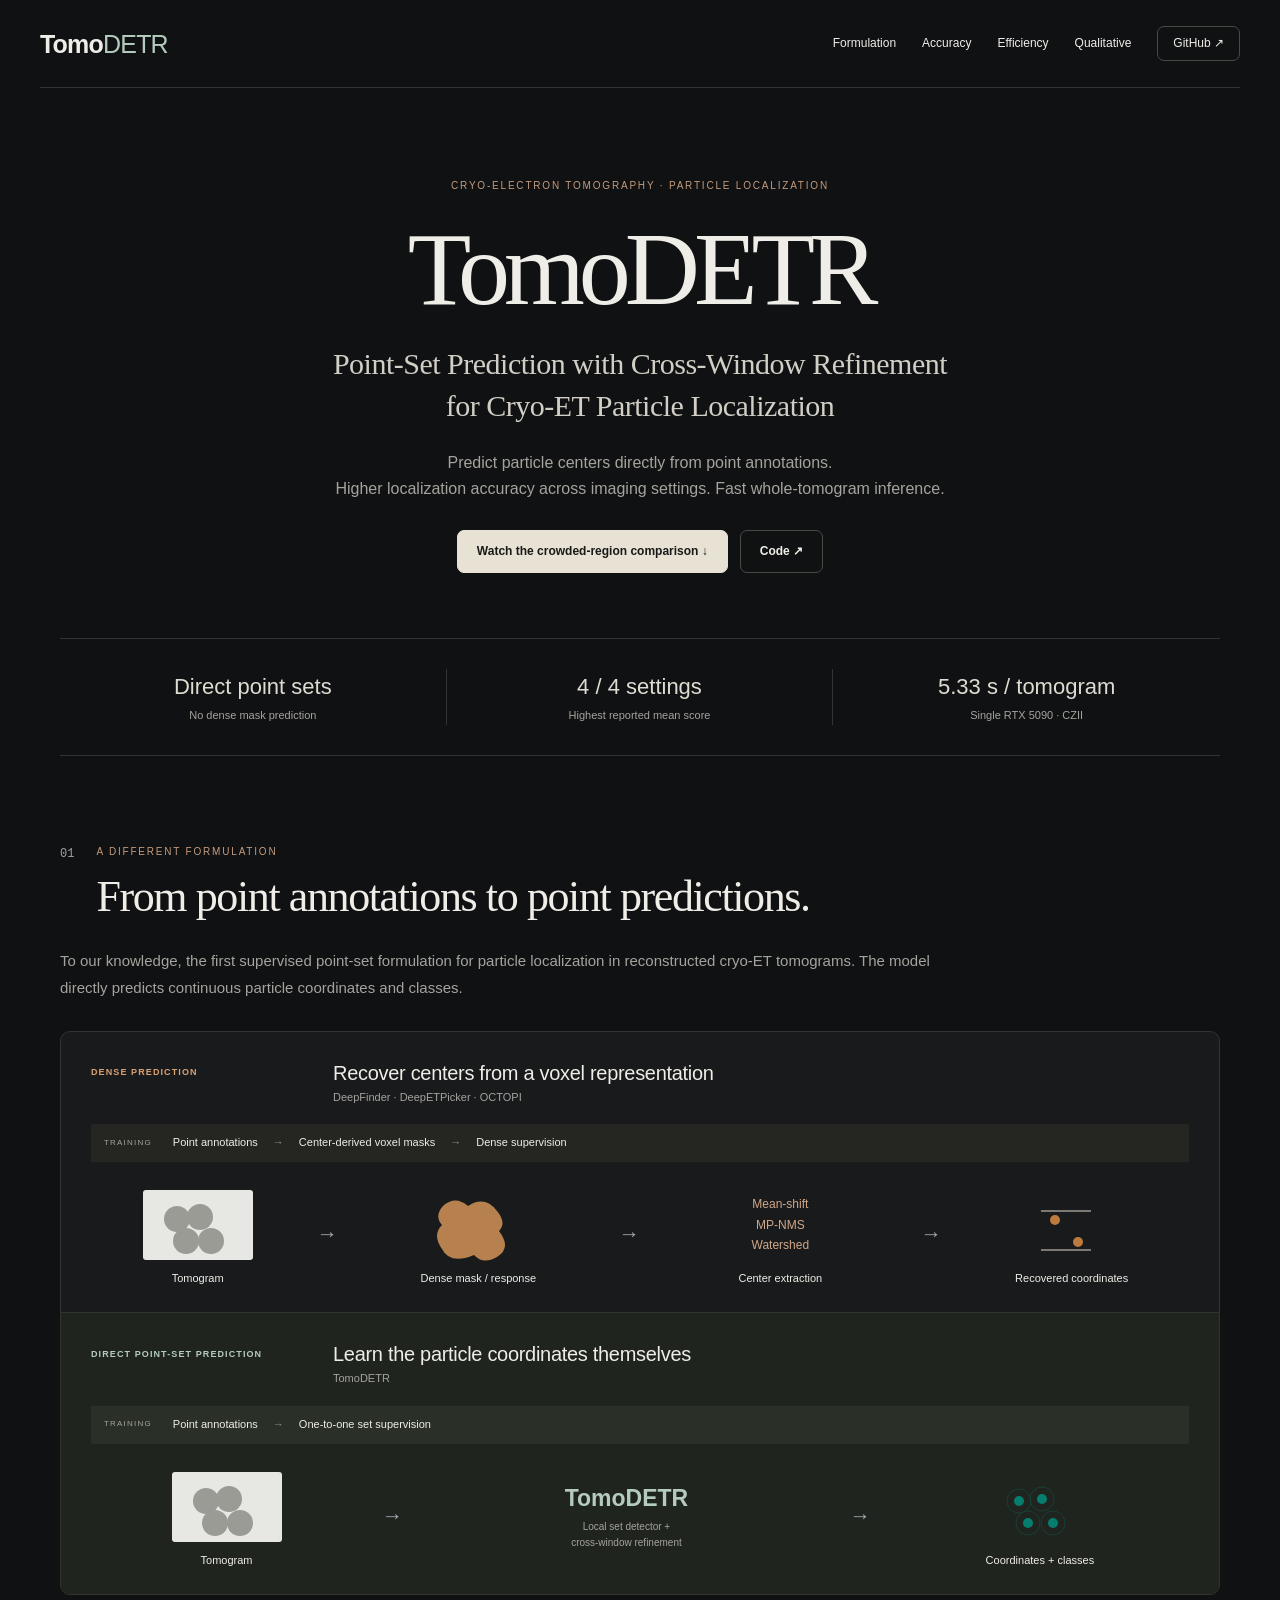
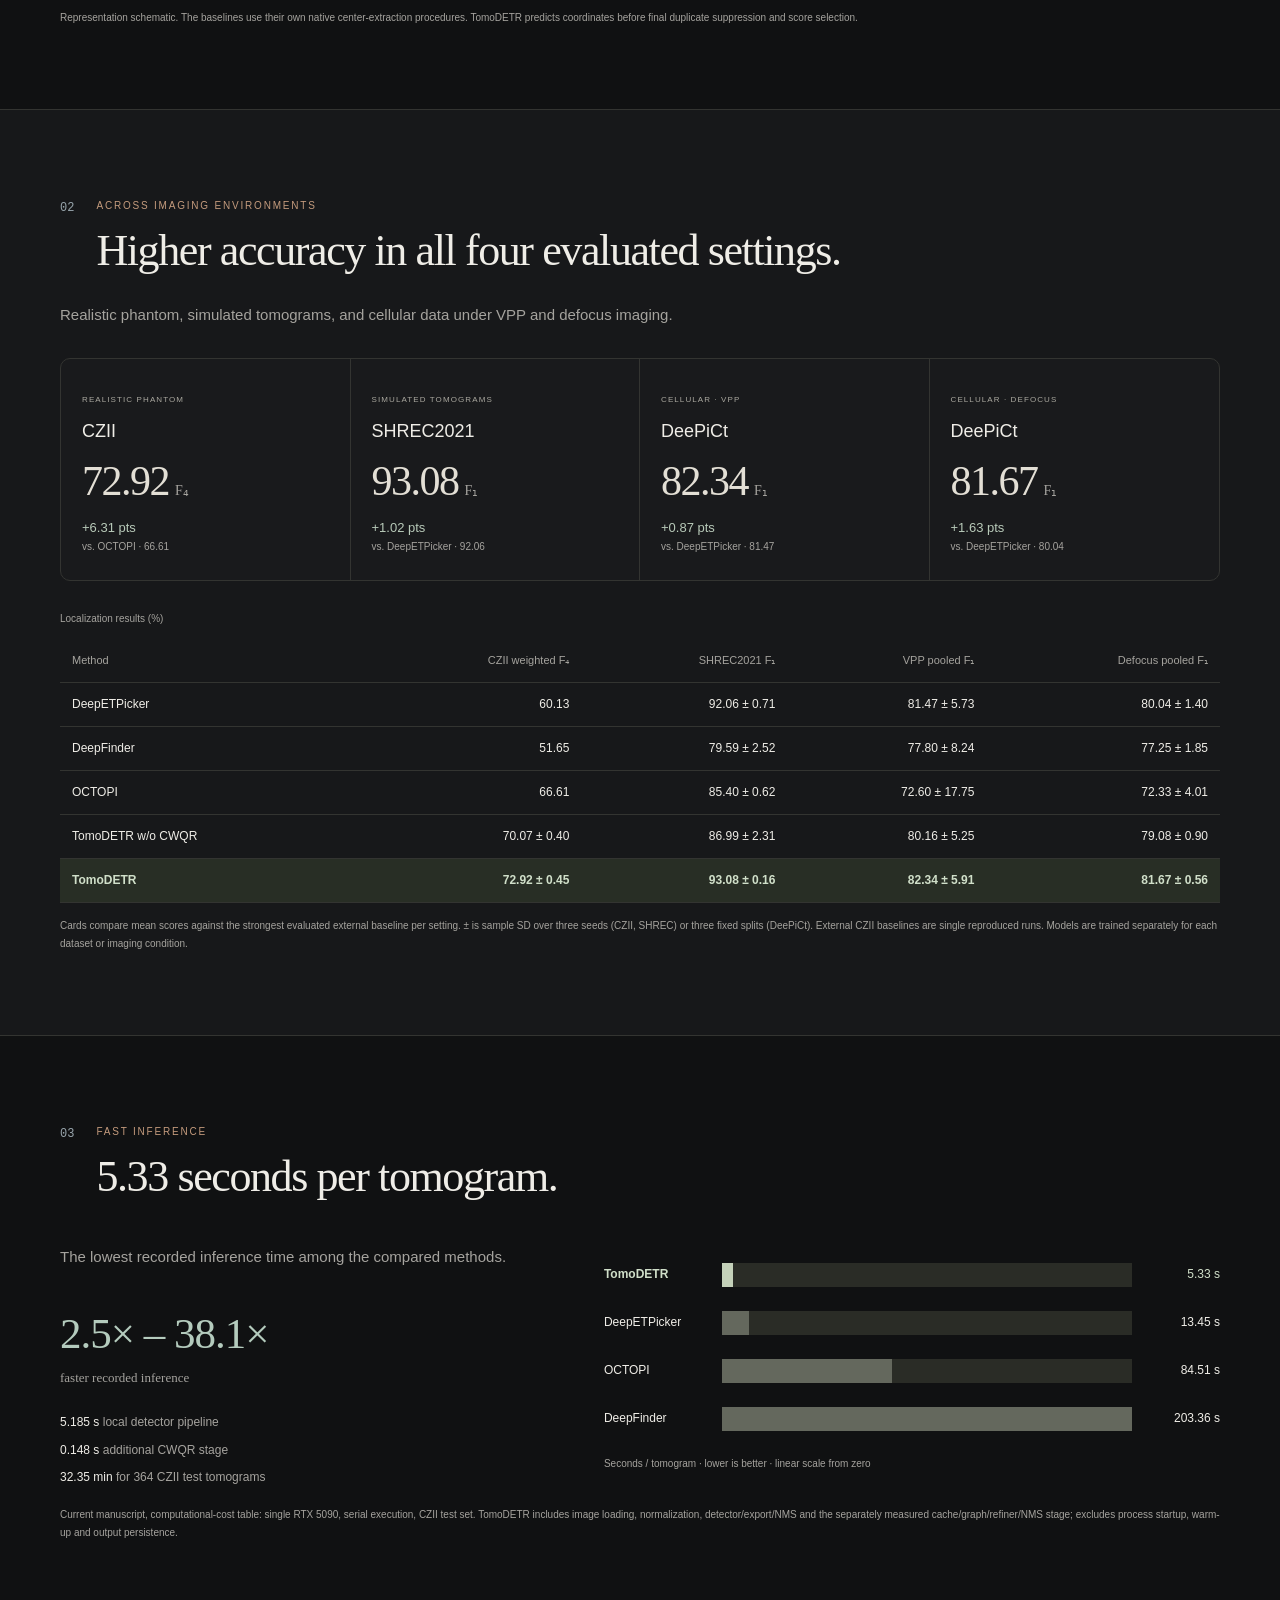
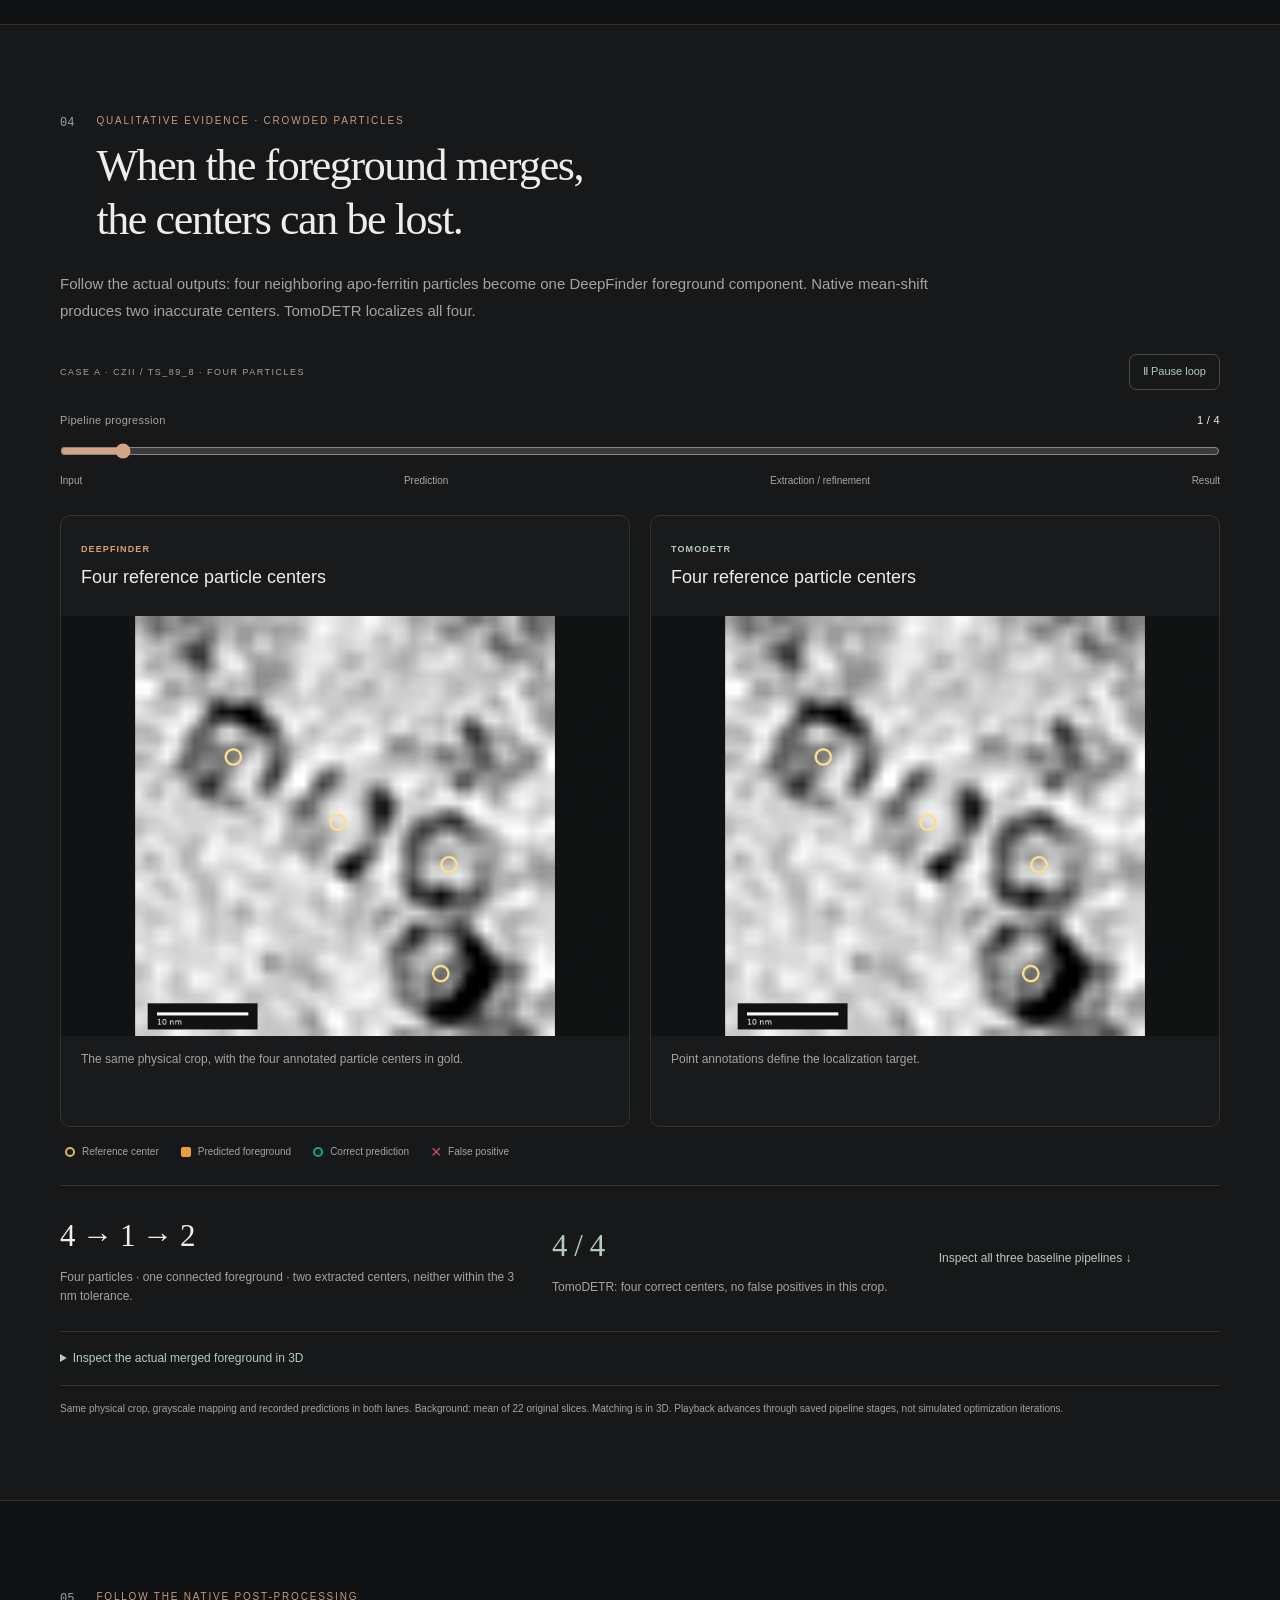
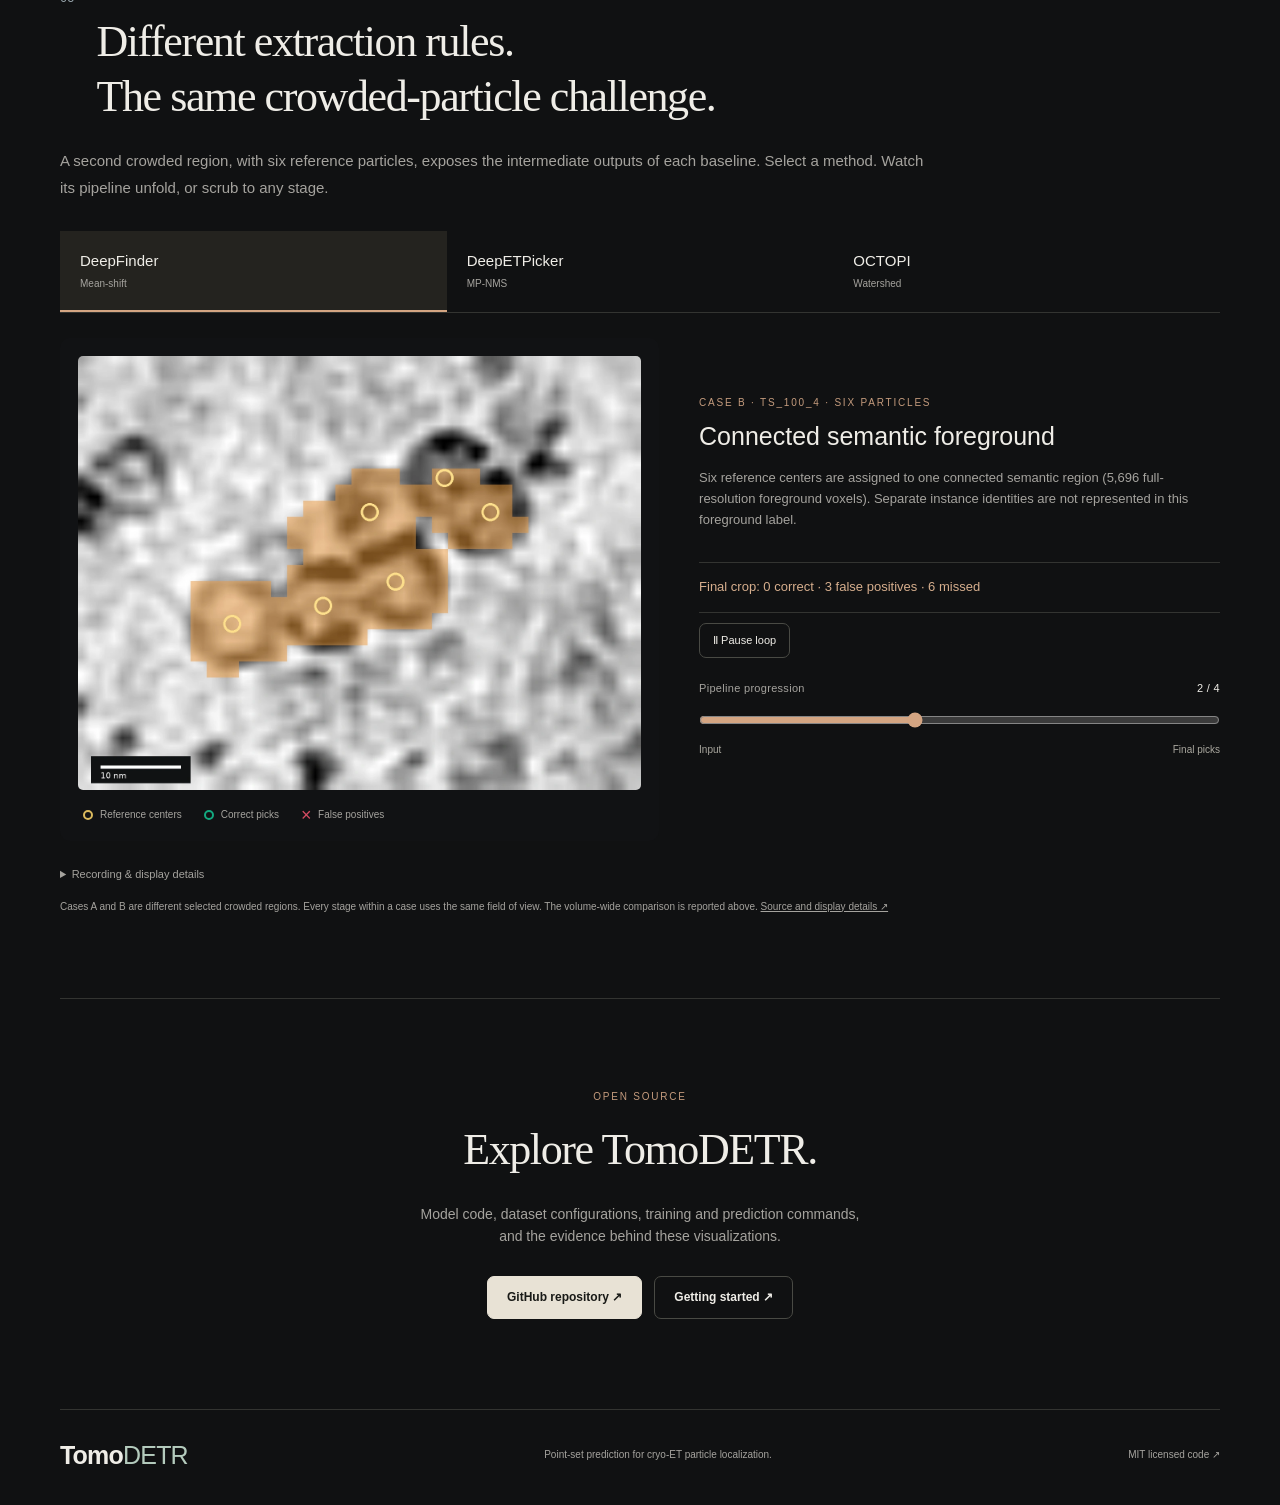
==== index.html @ 04f08d50 "Refine promotion site with dark editorial design and looping stage timelines" ====
<!doctype html><html lang="en"><head><meta charset="utf-8"><meta name="viewport" content="width=device-width,initial-scale=1"><meta name="description" content="TomoDETR: direct point-set prediction for cryo-ET particle localization. Higher reported accuracy across four imaging settings and fast inference, with real dense-region stage comparisons."><title>TomoDETR — Point-Set Prediction for Cryo-ET</title><link rel="icon" href="assets/favicon.svg"><link rel="stylesheet" href="paper.css"></head><body><a class="skip" href="#crowded">Skip to qualitative comparison</a><header><a class="wordmark" href="#">Tomo<span>DETR</span></a><nav aria-label="Main navigation"><a href="#formulation">Formulation</a><a href="#accuracy">Accuracy</a><a href="#efficiency">Efficiency</a><a href="#crowded">Qualitative</a><a class="repo" href="https://github.com/JackBo04/TomoDETR-release">GitHub ↗</a></nav></header><main>
<section class="hero wrap"><p class="overline">CRYO-ELECTRON TOMOGRAPHY · PARTICLE LOCALIZATION</p><h1>TomoDETR</h1><h2>Point-Set Prediction with Cross-Window Refinement<br>for Cryo-ET Particle Localization</h2><p class="summary">Predict particle centers directly from point annotations.<br>Higher localization accuracy across imaging settings. Fast whole-tomogram inference.</p><div class="links"><a class="button dark" href="#crowded">Watch the crowded-region comparison ↓</a><a class="button" href="https://github.com/JackBo04/TomoDETR-release">Code ↗</a></div><div class="hero-facts"><a href="#formulation"><strong>Direct point sets</strong><span>No dense mask prediction</span></a><a href="#accuracy"><strong>4 / 4 settings</strong><span>Highest reported mean score</span></a><a href="#efficiency"><strong>5.33 s / tomogram</strong><span>Single RTX 5090 · CZII</span></a></div></section>
<section id="formulation" class="wrap section"><div class="section-title"><span class="index">01</span><div><p class="overline">A DIFFERENT FORMULATION</p><h2>From point annotations to point predictions.</h2></div></div><p class="section-lead">To our knowledge, the first supervised point-set formulation for particle localization in reconstructed cryo-ET tomograms. The model directly predicts continuous particle coordinates and classes.</p><div class="paradigm"><div class="lane baseline"><div class="lane-title"><span class="method-tag">DENSE PREDICTION</span><h3>Recover centers from a voxel representation</h3><p>DeepFinder · DeepETPicker · OCTOPI</p></div><div class="supervision"><span>TRAINING</span><b>Point annotations</b><i>→</i><b>Center-derived voxel masks</b><i>→</i><b>Dense supervision</b></div><div class="flow"><div class="flow-node"><svg viewBox="0 0 150 90" aria-hidden="true"><rect x="20" y="10" width="110" height="70" rx="3" fill="#e7e7e4"/><g fill="#9a9b95"><circle cx="54" cy="39" r="13"/><circle cx="77" cy="37" r="13"/><circle cx="63" cy="61" r="13"/><circle cx="88" cy="61" r="13"/></g></svg><b>Tomogram</b></div><span class="flow-arrow">→</span><div class="flow-node"><svg viewBox="0 0 150 90" aria-hidden="true"><path d="M40 26Q52 15 65 26Q82 15 94 31Q104 43 96 51Q109 68 94 77Q80 85 71 75Q47 85 39 69Q29 55 39 45Q31 36 40 26" fill="#de9b5b" opacity=".8"/></svg><b>Dense mask / response</b></div><span class="flow-arrow">→</span><div class="flow-node text-node"><span>Mean-shift<br>MP-NMS<br>Watershed</span><b>Center extraction</b></div><span class="flow-arrow">→</span><div class="flow-node"><svg viewBox="0 0 150 90" aria-hidden="true"><g fill="#bc7a3e"><circle cx="58" cy="40" r="5"/><circle cx="81" cy="62" r="5"/></g><path d="M44 31L94 31M44 70L94 70" stroke="#dfd6cb"/></svg><b>Recovered coordinates</b></div></div></div><div class="lane direct"><div class="lane-title"><span class="method-tag">DIRECT POINT-SET PREDICTION</span><h3>Learn the particle coordinates themselves</h3><p>TomoDETR</p></div><div class="supervision"><span>TRAINING</span><b>Point annotations</b><i>→</i><b>One-to-one set supervision</b></div><div class="flow direct-flow"><div class="flow-node"><svg viewBox="0 0 150 90" aria-hidden="true"><rect x="20" y="10" width="110" height="70" rx="3" fill="#e7e7e4"/><g fill="#9a9b95"><circle cx="54" cy="39" r="13"/><circle cx="77" cy="37" r="13"/><circle cx="63" cy="61" r="13"/><circle cx="88" cy="61" r="13"/></g></svg><b>Tomogram</b></div><span class="flow-arrow">→</span><div class="flow-node model-node"><span>TomoDETR</span><small>Local set detector +<br>cross-window refinement</small></div><span class="flow-arrow">→</span><div class="flow-node"><svg viewBox="0 0 150 90" aria-hidden="true"><g fill="#057e6e"><circle cx="54" cy="39" r="5"/><circle cx="77" cy="37" r="5"/><circle cx="63" cy="61" r="5"/><circle cx="88" cy="61" r="5"/></g><g fill="none" stroke="#057e6e" opacity=".3"><circle cx="54" cy="39" r="12"/><circle cx="77" cy="37" r="12"/><circle cx="63" cy="61" r="12"/><circle cx="88" cy="61" r="12"/></g></svg><b>Coordinates + classes</b></div></div></div></div><p class="caption">Representation schematic. The baselines use their own native center-extraction procedures. TomoDETR predicts coordinates before final duplicate suppression and score selection.</p></section>
<section id="accuracy" class="tinted"><div class="wrap section"><div class="section-title"><span class="index">02</span><div><p class="overline">ACROSS IMAGING ENVIRONMENTS</p><h2>Higher accuracy in all four evaluated settings.</h2></div></div><p class="section-lead">Realistic phantom, simulated tomograms, and cellular data under VPP and defocus imaging.</p><div class="score-grid"><article><span>REALISTIC PHANTOM</span><h3>CZII</h3><strong>72.92<small>F₄</small></strong><p><b>+6.31 pts</b> vs. OCTOPI · 66.61</p></article><article><span>SIMULATED TOMOGRAMS</span><h3>SHREC2021</h3><strong>93.08<small>F₁</small></strong><p><b>+1.02 pts</b> vs. DeepETPicker · 92.06</p></article><article><span>CELLULAR · VPP</span><h3>DeePiCt</h3><strong>82.34<small>F₁</small></strong><p><b>+0.87 pts</b> vs. DeepETPicker · 81.47</p></article><article><span>CELLULAR · DEFOCUS</span><h3>DeePiCt</h3><strong>81.67<small>F₁</small></strong><p><b>+1.63 pts</b> vs. DeepETPicker · 80.04</p></article></div><div class="table-scroll"><table><caption>Localization results (%)</caption><thead><tr><th>Method</th><th>CZII weighted F₄</th><th>SHREC2021 F₁</th><th>VPP pooled F₁</th><th>Defocus pooled F₁</th></tr></thead><tbody><tr><th>DeepETPicker</th><td>60.13</td><td>92.06 ± 0.71</td><td>81.47 ± 5.73</td><td>80.04 ± 1.40</td></tr><tr><th>DeepFinder</th><td>51.65</td><td>79.59 ± 2.52</td><td>77.80 ± 8.24</td><td>77.25 ± 1.85</td></tr><tr><th>OCTOPI</th><td>66.61</td><td>85.40 ± 0.62</td><td>72.60 ± 17.75</td><td>72.33 ± 4.01</td></tr><tr><th>TomoDETR w/o CWQR</th><td>70.07 ± 0.40</td><td>86.99 ± 2.31</td><td>80.16 ± 5.25</td><td>79.08 ± 0.90</td></tr><tr class="ours"><th>TomoDETR</th><td>72.92 ± 0.45</td><td>93.08 ± 0.16</td><td>82.34 ± 5.91</td><td>81.67 ± 0.56</td></tr></tbody></table></div><p class="caption">Cards compare mean scores against the strongest evaluated external baseline per setting. ± is sample SD over three seeds (CZII, SHREC) or three fixed splits (DeePiCt). External CZII baselines are single reproduced runs. Models are trained separately for each dataset or imaging condition.</p></div></section>
<section id="efficiency" class="wrap section"><div class="section-title"><span class="index">03</span><div><p class="overline">FAST INFERENCE</p><h2>5.33 seconds per tomogram.</h2></div></div><div class="speed-layout"><div class="speed-copy"><p class="section-lead">The lowest recorded inference time among the compared methods.</p><div class="speed-number">2.5× – 38.1×<span>faster recorded inference</span></div><p class="speed-detail"><b>5.185 s</b> local detector pipeline<br><b>0.148 s</b> additional CWQR stage<br><b>32.35 min</b> for 364 CZII test tomograms</p></div><div class="speed-bars"><div class="speed-row ours"><span>TomoDETR</span><div><i style="width:2.62%"></i></div><b>5.33 s</b></div><div class="speed-row"><span>DeepETPicker</span><div><i style="width:6.61%"></i></div><b>13.45 s</b></div><div class="speed-row"><span>OCTOPI</span><div><i style="width:41.56%"></i></div><b>84.51 s</b></div><div class="speed-row"><span>DeepFinder</span><div><i style="width:100%"></i></div><b>203.36 s</b></div><p class="caption">Seconds / tomogram · lower is better · linear scale from zero</p></div></div><p class="caption">Current manuscript, computational-cost table: single RTX 5090, serial execution, CZII test set. TomoDETR includes image loading, normalization, detector/export/NMS and the separately measured cache/graph/refiner/NMS stage; excludes process startup, warm-up and output persistence.</p></section>
<section id="crowded" class="qualitative"><div class="wrap section"><div class="section-title"><span class="index">04</span><div><p class="overline">QUALITATIVE EVIDENCE · CROWDED PARTICLES</p><h2>When the foreground merges,<br>the centers can be lost.</h2></div></div><p class="section-lead">Follow the actual outputs: four neighboring apo-ferritin particles become one DeepFinder foreground component. Native mean-shift produces two inaccurate centers. TomoDETR localizes all four.</p><div class="figure-head"><span>CASE A · CZII / TS_89_8 · FOUR PARTICLES</span><button id="stage-play" aria-pressed="false">▶ Play recorded stages</button></div><div class="scrubber"><label for="focus-scrub">Pipeline progression <output id="focus-progress">1 / 4</output></label><input id="focus-scrub" type="range" min="0" max="3" step="0.001" value="0" aria-label="Comparison pipeline stage"><div class="scrub-labels"><span>Input</span><span>Prediction</span><span>Extraction / refinement</span><span>Result</span></div></div><div class="stage-nav" role="group" aria-label="Recorded pipeline stage"><button data-stage="0" aria-pressed="true"><small>01</small> Input & reference</button><button data-stage="1" aria-pressed="false"><small>02</small> Model output</button><button data-stage="2" aria-pressed="false"><small>03</small> Center extraction</button><button data-stage="3" aria-pressed="false"><small>04</small> Final localization</button></div><div class="focus-grid"><article><div class="panel-heading"><span class="method-tag amber">DEEPFINDER</span><h3 id="baseline-stage-title">Four reference particle centers</h3></div><img id="focus-baseline" src="assets/stages/focus-input.webp" width="700" height="540" alt="Original crowded region with four reference centers"><div class="panel-caption" id="baseline-stage-caption">The same tomogram crop and reference centers are shown in both lanes.</div></article><article><div class="panel-heading"><span class="method-tag">TOMODETR</span><h3 id="direct-stage-title">Four reference particle centers</h3></div><img id="focus-direct" src="assets/stages/focus-input.webp" width="700" height="540" alt="The same crowded region used for TomoDETR"><div class="panel-caption" id="direct-stage-caption">Direct point-set prediction uses center annotations.</div></article></div><div class="figure-legend"><span><i class="gold"></i> Reference center</span><span><i class="orange"></i> Predicted foreground</span><span><i class="green"></i> Correct prediction</span><span><i class="red">×</i> False positive</span></div><div class="evidence-row"><div><strong>4 → 1 → 2</strong><p>Four particles · one connected foreground · two extracted centers, neither within the 3 nm tolerance.</p></div><div><strong>4 / 4</strong><p>TomoDETR: four correct centers, no false positives in this crop.</p></div><a href="#native-traces">Inspect all three baseline pipelines ↓</a></div><details id="surface-details" class="surface-details"><summary>Inspect the actual merged foreground in 3D</summary><div class="surface-layout"><canvas id="surface" width="700" height="440" role="img" aria-label="Actual connected DeepFinder foreground in 3D with four reference centers and two native extracted centers"></canvas><div><h3>One connected region.<br>Four separate particles.</h3><p>The displayed surface is built from the saved semantic labelmap. Gold circles mark the four reference centers; red crosses mark the two native mean-shift centers.</p><button id="surface-play" aria-pressed="false">▶ Rotate foreground</button><p class="caption">Drag to rotate the recorded foreground.</p></div></div></details><p class="caption">Same physical crop, grayscale mapping and recorded predictions in both lanes. Background: mean of 22 original slices. Matching is in 3D. Playback advances through saved pipeline stages, not simulated optimization iterations.</p></div></section>
<section id="native-traces" class="wrap section"><div class="section-title"><span class="index">05</span><div><p class="overline">FOLLOW THE NATIVE POST-PROCESSING</p><h2>Different extraction rules.<br>The same crowded-particle challenge.</h2></div></div><p class="section-lead">A second crowded region, with six reference particles, exposes the intermediate outputs of each baseline. Select a method. Watch its pipeline unfold, or scrub to any stage.</p><div class="trace-tabs" role="group" aria-label="Baseline pipeline"><button data-method="DeepFinder" aria-pressed="true">DeepFinder <small>Mean-shift</small></button><button data-method="DeepETPicker" aria-pressed="false">DeepETPicker <small>MP-NMS</small></button><button data-method="OCTOPI" aria-pressed="false">OCTOPI <small>Watershed</small></button></div><div class="trace-layout"><div class="trace-main"><img id="trace-image" src="assets/stages/deepfinder-mask.webp" width="700" height="540" alt="Saved DeepFinder semantic foreground in a second crowded region"><div id="trace-scale" class="trace-scale" hidden><span id="trace-scale-name">Probability</span><i></i><span>0 → 1</span></div><div class="figure-legend"><span><i class="gold"></i> Reference centers</span><span><i class="green"></i> Correct picks</span><span><i class="red">×</i> False positives</span></div></div><aside><p class="overline">CASE B · TS_100_4 · SIX PARTICLES</p><h3 id="trace-title">Predicted semantic foreground</h3><p id="trace-description"></p><div id="trace-result" class="trace-result"></div><button id="trace-play" aria-pressed="false">▶ Play this pipeline</button><div class="scrubber"><label for="trace-scrub">Pipeline progression <output id="trace-progress"></output></label><input id="trace-scrub" type="range" min="0" max="3" step="0.001" value="0" aria-label="Native postprocessing stage"><div class="scrub-labels"><span>Input</span><span>Final picks</span></div></div><ol id="trace-steps"></ol></aside></div><div class="trace-thumbs" id="trace-thumbs" aria-label="All recorded stages"></div><details class="display-notes"><summary>Recording & display details</summary><p class="caption" id="trace-footnote"></p></details><p class="caption">Cases A and B are different selected crowded regions. Every stage within a case uses the same field of view. The volume-wide comparison is reported above. <a href="assets/stages/PROVENANCE.md">Source and display details ↗</a></p></section>
<section class="closing wrap"><p class="overline">OPEN SOURCE</p><h2>Explore TomoDETR.</h2><p>Model code, dataset configurations, training and prediction commands,<br>and the evidence behind these visualizations.</p><div class="links"><a class="button dark" href="https://github.com/JackBo04/TomoDETR-release">GitHub repository ↗</a><a class="button" href="https://github.com/JackBo04/TomoDETR-release/blob/main/docs/GETTING_STARTED.md">Getting started ↗</a></div></section>
</main><footer class="wrap"><a class="wordmark" href="#">Tomo<span>DETR</span></a><span>Point-set prediction for cryo-ET particle localization.</span><a href="https://github.com/JackBo04/TomoDETR-release/blob/main/LICENSE">MIT licensed code ↗</a></footer><script src="paper.js" defer></script></body></html>
---- paper.css ----
:root{--ink:#202c33;--muted:#65727b;--green:#087d6b;--amber:#af713b;--line:#dce1e3;--paper:#fff;--soft:#f6f8f8}*{box-sizing:border-box}html{scroll-behavior:smooth;scroll-padding-top:35px}body{margin:0;background:var(--paper);color:var(--ink);font-family:Arial,Helvetica,sans-serif;line-height:1.6}a{color:inherit;text-decoration:none}button,input{font:inherit}button{cursor:pointer}a:focus-visible,button:focus-visible,summary:focus-visible{outline:3px solid #b77927;outline-offset:4px}.wrap{width:min(1160px,calc(100% - 80px));margin:auto}header{width:min(1320px,calc(100% - 80px));height:80px;margin:auto;display:flex;align-items:center;justify-content:space-between;border-bottom:1px solid var(--line)}.wordmark{font-size:25px;letter-spacing:-1px;font-weight:700}.wordmark span{font-weight:400;color:var(--green)}nav{display:flex;gap:26px;font-size:12px;align-items:center}.repo{border:1px solid var(--line);border-radius:4px;padding:7px 15px}h1,h2,h3,p{margin:0}.overline{font-size:10px;font-weight:700;letter-spacing:1.8px;color:var(--green)}.hero{text-align:center;padding:64px 0 0}.hero h1{font-size:80px;line-height:1.1;font-weight:700;letter-spacing:-4px;margin:18px 0 17px}.hero h2{font-size:27px;line-height:1.4;font-weight:400;letter-spacing:-.5px}.summary{font-size:16px;color:var(--muted);margin-top:23px}.links{display:flex;justify-content:center;align-items:center;flex-wrap:wrap;gap:12px;margin-top:28px}.button{display:inline-flex;padding:11px 19px;border:1px solid #c6d0d4;border-radius:4px;font-size:12px;font-weight:600}.button.dark{background:var(--ink);color:white;border-color:var(--ink)}.button:hover{background:#eef4f3;color:var(--ink)}.links>span{font-size:11px;color:var(--muted);margin-left:8px}.hero-facts{display:grid;grid-template-columns:repeat(3,1fr);margin-top:47px;border-top:1px solid var(--line);border-bottom:1px solid var(--line);padding:24px 0}.hero-facts>a{display:flex;flex-direction:column;border-right:1px solid var(--line)}.hero-facts>a:last-child{border:0}.hero-facts strong{font-size:22px;font-weight:500;color:var(--green)}.hero-facts span{font-size:11px;color:var(--muted);margin-top:3px}.section{padding-top:68px;padding-bottom:60px}.section-title{display:flex;gap:22px;align-items:flex-start}.index{font:12px monospace;color:#98a5ac;padding-top:3px}.section-title h2{font-size:37px;line-height:1.23;letter-spacing:-1.2px;font-weight:500;margin-top:10px}.section-lead{max-width:880px;font-size:15px;line-height:1.8;color:var(--muted);margin:23px 0 30px}.paradigm{border:1px solid var(--line);border-radius:5px;overflow:hidden}.lane{padding:25px 30px}.lane+.lane{border-top:1px solid var(--line);background:#f0f8f4}.lane-title{display:grid;grid-template-columns:220px 1fr;column-gap:22px;align-items:center}.method-tag{color:var(--green);font-size:9px;letter-spacing:1.1px;font-weight:700}.lane-title h3{font-size:20px;font-weight:500;letter-spacing:-.3px}.lane-title p{grid-column:2;font-size:11px;color:var(--muted)}.baseline .method-tag,.amber{color:var(--amber)}.supervision{margin-top:18px;padding:10px 13px;display:flex;gap:15px;align-items:center;background:#eef1f1;font-size:11px;flex-wrap:wrap}.direct .supervision{background:#e1eee6}.supervision>span{font-size:8px;letter-spacing:1.2px;color:var(--muted);margin-right:6px}.supervision b{font-weight:400}.supervision i{font-style:normal;color:#82928f}.flow{display:grid;grid-template-columns:1fr 30px 1.2fr 30px 1.2fr 30px 1.1fr;align-items:center;gap:8px;margin-top:18px}.flow-node{display:flex;flex-direction:column;align-items:center;text-align:center}.flow-node svg{width:150px;max-width:100%;height:90px}.flow-node b{font-size:11px;font-weight:500}.flow-arrow{color:#9da9ae;font-size:21px;text-align:center}.text-node>span{height:90px;display:flex;align-items:center;justify-content:center;font-size:12px;color:#7c624c;line-height:1.7}.direct-flow{grid-template-columns:1fr 45px 1.5fr 45px 1.1fr}.model-node>span{font-size:23px;color:var(--green);font-weight:600}.model-node small{font-size:10px;color:var(--muted);margin-top:3px}.caption{font-size:10px;line-height:1.8;color:var(--muted);margin-top:14px}.caption a{text-decoration:underline}.tinted{background:var(--soft);border-top:1px solid #e9edee;border-bottom:1px solid #e9edee}.score-grid{display:grid;grid-template-columns:repeat(4,1fr);border:1px solid var(--line);border-radius:5px;background:white;margin-bottom:30px}.score-grid article{padding:25px 21px;border-right:1px solid var(--line)}.score-grid article:last-child{border:0}.score-grid article>span{font-size:8px;letter-spacing:1.1px;color:var(--muted)}.score-grid h3{font-size:18px;font-weight:500;margin:7px 0 10px}.score-grid strong{font-size:42px;line-height:1.2;letter-spacing:-1.5px;font-weight:500;color:var(--green)}.score-grid strong small{font-size:14px;letter-spacing:0;margin-left:6px;color:var(--muted)}.score-grid p{font-size:10px;color:var(--muted);margin-top:12px}.score-grid p b{display:block;font-size:13px;color:var(--green);font-weight:500}.table-scroll{overflow-x:auto}table{width:100%;border-collapse:collapse;text-align:right;font-size:12px}caption{text-align:left;color:var(--muted);font-size:10px;margin-bottom:13px}th,td{padding:12px 12px;border-bottom:1px solid #dce2e3;white-space:nowrap}th{font-weight:500}th:first-child{text-align:left}thead th{font-size:11px;color:var(--muted)}tr.ours{background:#e7f0eb;color:#006b57;font-weight:700}tr.ours th{font-weight:700}.speed-layout{display:grid;grid-template-columns:1fr 1.3fr;gap:70px;margin-top:15px;align-items:center}.speed-number{font-size:43px;font-weight:500;letter-spacing:-1px;color:var(--green)}.speed-number span{display:block;font-size:13px;letter-spacing:0;color:var(--muted)}.speed-detail{font-size:12px;color:var(--muted);line-height:2.3;margin-top:20px}.speed-detail b{font-weight:500;color:var(--ink)}.speed-row{display:grid;grid-template-columns:105px 1fr 75px;gap:13px;align-items:center;font-size:12px;margin:24px 0}.speed-row>div{background:#edf0f0;height:24px}.speed-row i{display:block;background:#9aabb4;height:100%;min-width:3px}.speed-row b{text-align:right;font-weight:500}.speed-row.ours{color:var(--green);font-weight:700}.speed-row.ours i{background:var(--green)}.qualitative{background:#f4f6f5;border-top:1px solid var(--line);border-bottom:1px solid var(--line)}.figure-head{display:flex;align-items:center;justify-content:space-between;gap:15px;margin-bottom:16px}.figure-head>span{font-size:9px;letter-spacing:1.5px;color:var(--muted)}button{border:1px solid #c2ceca;background:white;color:var(--ink);border-radius:4px;padding:8px 13px;font-size:11px}.figure-head button{color:var(--green)}.stage-nav{display:grid;grid-template-columns:repeat(4,1fr);gap:0;border:1px solid #cfd8d4;border-radius:4px;overflow:hidden;margin-bottom:18px}.stage-nav button{border:0;border-radius:0;border-right:1px solid #dce3df;text-align:left;padding:13px;font-size:12px}.stage-nav button:last-child{border:0}.stage-nav small{font-size:10px;color:#8b9b92;margin-right:9px}.stage-nav button[aria-pressed=true]{background:#deebe3;color:#086b57}.focus-grid{display:grid;grid-template-columns:1fr 1fr;gap:20px}.focus-grid article{border:1px solid #d5dcda;background:white;border-radius:5px;overflow:hidden}.panel-heading{padding:18px 20px 15px}.panel-heading h3{font-size:18px;line-height:1.35;font-weight:500;margin-top:5px}.focus-grid img{width:100%;height:auto;display:block;background:#ddd}.panel-caption{padding:14px 20px;font-size:12px;min-height:76px;color:var(--muted)}.figure-legend{display:flex;gap:22px;flex-wrap:wrap;font-size:10px;color:var(--muted);margin-top:17px}.figure-legend span{display:flex;gap:7px;align-items:center}.figure-legend i{width:10px;height:10px;border-radius:50%;display:inline-block;border:2px solid #dbba5e}.figure-legend .orange{background:#ef9b3d;border:0;border-radius:2px}.figure-legend .green{border-color:#13a980}.figure-legend .red{border:0;color:#d74c63;font-size:18px;font-style:normal;line-height:10px}.evidence-row{display:grid;grid-template-columns:1.3fr 1fr .8fr;gap:35px;align-items:center;border-top:1px solid #d0dbd5;margin-top:25px;padding:25px 0}.evidence-row strong{font-size:31px;letter-spacing:-.5px;font-weight:500}.evidence-row>div:nth-child(2) strong{color:var(--green)}.evidence-row p{font-size:12px;color:var(--muted);margin-top:7px}.evidence-row>a{font-size:12px;color:var(--green)}.surface-details{border-top:1px solid #cfd8d3;border-bottom:1px solid #cfd8d3;padding:17px 0}.surface-details summary{font-size:12px;color:var(--green);cursor:pointer}.surface-layout{display:grid;grid-template-columns:1.5fr 1fr;gap:35px;align-items:center;margin-top:20px}.surface-layout canvas{width:100%;height:auto;background:#edf0ee;border-radius:4px;touch-action:pan-y}.surface-layout h3{font-size:23px;font-weight:500;line-height:1.3;margin-bottom:15px}.surface-layout p{font-size:12px;color:var(--muted);margin-bottom:18px}.trace-tabs{display:flex;gap:12px;margin-bottom:25px}.trace-tabs button{flex:1;font-size:15px;text-align:left;padding:14px 18px}.trace-tabs small{font-size:10px;color:var(--muted);display:block;margin-top:3px}.trace-tabs button[aria-pressed=true]{border-color:#b98754;background:#fcf4e9}.trace-layout{display:grid;grid-template-columns:1.25fr 1fr;gap:40px;align-items:start}.trace-main img{width:100%;height:auto;border-radius:5px;display:block}.trace-layout aside h3{font-size:25px;line-height:1.25;font-weight:500;margin:10px 0 16px}.trace-layout aside>p:not(.overline){font-size:13px;color:var(--muted)}.trace-result{font-size:13px;color:var(--amber);padding:14px 0;margin:10px 0;border-top:1px solid #e5ddd4;border-bottom:1px solid #e5ddd4}#trace-steps{list-style:none;padding:0;margin:16px 0 0;display:grid;grid-template-columns:1fr 1fr;gap:6px}#trace-steps button{width:100%;text-align:left;font-size:10px;padding:6px 9px;background:#f7f8f8;border-color:transparent}#trace-steps button[aria-current=true]{color:#8a5527;background:#fcf0de;border-color:#e0c19c}.trace-thumbs{display:flex;gap:12px;overflow-x:auto;padding:15px 0 10px;margin-top:15px}.trace-thumbs button{padding:0;border:2px solid transparent;border-radius:4px;flex:0 0 138px;overflow:hidden;text-align:left}.trace-thumbs button[aria-current=true]{border-color:#ad7b43}.trace-thumbs img{width:134px;height:103px;object-fit:cover;display:block}.trace-thumbs span{display:block;padding:7px;font-size:9px;background:#f4f5f5}.closing{padding:65px 0;text-align:center;border-top:1px solid var(--line)}.closing h2{font-size:38px;font-weight:500;letter-spacing:-1px;margin:10px 0 18px}.closing>p:not(.overline){font-size:14px;color:var(--muted)}footer{border-top:1px solid var(--line);padding:25px 0 30px;display:flex;align-items:center;justify-content:space-between;gap:20px}footer>span,footer>a:last-child{font-size:10px;color:var(--muted)}.skip{position:absolute;top:-100px;left:10px;background:white;padding:10px;z-index:10}.skip:focus{top:10px}
@media(max-width:900px){.wrap,header{width:calc(100% - 44px)}nav{gap:15px}.hero h1{font-size:68px}.hero h2{font-size:23px}.lane{padding:20px}.lane-title{grid-template-columns:180px 1fr}.score-grid{grid-template-columns:repeat(2,1fr)}.score-grid article:nth-child(2){border-right:0}.score-grid article:nth-child(-n+2){border-bottom:1px solid var(--line)}.speed-layout{gap:35px}.speed-number{font-size:34px}.trace-layout{gap:25px}.panel-heading h3{font-size:16px}.stage-nav button{font-size:10px}.stage-nav small{margin-right:5px}}
@media(max-width:600px){header{height:68px}nav>a:not(.repo){display:none}.hero{padding-top:40px}.hero h1{font-size:58px;letter-spacing:-3px}.hero h2{font-size:20px}.hero h2 br{display:none}.summary{font-size:14px}.links>span{width:100%;margin:3px 0}.hero-facts{margin-top:30px;padding:18px 0;gap:8px}.hero-facts strong{font-size:15px;line-height:1.3}.hero-facts span{font-size:9px}.section{padding:44px 0}.section-title{gap:12px}.section-title h2{font-size:28px;letter-spacing:-.7px}.overline{font-size:8px;letter-spacing:1.3px}.index{font-size:10px}.section-lead{font-size:13px;margin:18px 0 23px}.lane{padding:16px 12px}.lane-title{display:block}.lane-title h3{font-size:17px;margin:6px 0}.supervision{font-size:9px;gap:6px;padding:9px}.supervision>span{width:100%;font-size:8px}.flow{grid-template-columns:1fr 12px 1fr 12px 1fr 12px 1fr;gap:3px}.flow-node svg{height:60px}.flow-node b{font-size:8px;line-height:1.3;min-height:25px}.text-node>span{font-size:9px;height:60px}.flow-arrow{font-size:15px}.direct-flow{grid-template-columns:1fr 18px 1.3fr 18px 1fr}.model-node>span{font-size:16px}.model-node small{font-size:8px}.score-grid article{padding:18px 13px}.score-grid strong{font-size:34px}.score-grid article>span{font-size:7px}.score-grid h3{font-size:16px}.score-grid p{font-size:9px}.speed-layout{grid-template-columns:1fr;gap:15px}.speed-row{grid-template-columns:90px 1fr 65px;gap:8px;font-size:11px}.speed-detail{margin-top:12px}.figure-head>span{font-size:8px;letter-spacing:.5px}.figure-head button{font-size:9px;padding:7px 9px}.stage-nav button{font-size:9px;line-height:1.4;padding:9px 7px}.stage-nav small{display:block;margin-bottom:3px}.focus-grid{gap:10px}.panel-heading{padding:12px 10px}.panel-heading .method-tag{font-size:8px}.panel-heading h3{font-size:13px;min-height:36px}.panel-caption{font-size:10px;padding:11px 10px;min-height:100px}.figure-legend{font-size:9px;gap:12px}.evidence-row{grid-template-columns:1fr 1fr;gap:20px}.evidence-row>a{grid-column:1/-1;font-size:11px}.evidence-row strong{font-size:27px}.evidence-row p{font-size:11px}.surface-layout{grid-template-columns:1fr;gap:18px}.surface-layout h3{font-size:21px}.trace-tabs{gap:7px}.trace-tabs button{font-size:12px;padding:11px 10px}.trace-tabs small{font-size:9px}.trace-layout{grid-template-columns:1fr;gap:22px}.trace-layout aside h3{font-size:24px}.trace-thumbs{gap:9px}.trace-thumbs button{flex-basis:112px}.trace-thumbs img{width:108px;height:83px}.caption{font-size:9px}.closing{padding:40px 0}.closing h2{font-size:30px}footer>span{display:none}}
@media(prefers-reduced-motion:reduce){html{scroll-behavior:auto}}

.trace-scale{display:flex;align-items:center;gap:12px;font-size:10px;color:var(--muted);margin-top:13px}.trace-scale[hidden]{display:none}.trace-scale i{width:120px;height:7px;background:linear-gradient(90deg,#000004,#51127c,#b63679,#fb8861,#fcfdbf)}.trace-scale.viridis i{background:linear-gradient(90deg,#440154,#3b528b,#21918c,#5ec962,#fde725)}
/* Dark editorial presentation. Scientific overlays retain their semantic colors. */
:root{color-scheme:dark;--ink:#efede7;--muted:#a5a39e;--green:#b4cbbd;--amber:#d8a174;--line:#333431;--paper:#101112;--soft:#18191b}
body{font-family:Arial,Helvetica,sans-serif}header{height:88px}.wordmark{letter-spacing:-.8px}.hero{padding-top:90px}.hero h1{font-family:Georgia,serif;font-weight:400;font-size:104px;letter-spacing:-6px}.hero h2{font-family:Georgia,serif;font-size:30px;color:#d1cec6}.section-title h2,.closing h2{font-family:Georgia,serif;font-weight:400;font-size:44px;letter-spacing:-1.4px}.overline{color:#c49b7d;font-weight:500}.section{padding-top:88px;padding-bottom:82px}.hero-facts{margin-top:65px;padding:30px 0}.hero-facts strong{color:#dedbd2}.button,button,.repo{background:transparent;border-color:#494a44;border-radius:7px;color:var(--ink)}.button.dark{background:#e8e2d5;color:#191a17;border-color:#e8e2d5}.button:hover,button:hover{background:#30312b;color:#fff}.button.dark:hover{background:#fff;color:#111}.tinted,.qualitative{background:#17181a;border-color:var(--line)}.paradigm,.score-grid,.focus-grid article{background:#191a1c;border-color:var(--line);border-radius:10px}.lane+.lane{background:#20241f;border-color:var(--line)}.supervision{background:#252621}.direct .supervision{background:#2a3028}.text-node>span{color:#d0a789}.score-grid article{border-color:var(--line)}.score-grid strong{color:#e3dfd5}.score-grid strong,.speed-number,.evidence-row strong{font-family:Georgia,serif}.score-grid article>span{color:#aaa89f}.score-grid p b{color:#b8cab9}th,td{border-color:var(--line)}tr.ours{background:#282e25;color:#d0dfc9}.speed-row>div{background:#2a2c26}.speed-row i{background:#64685d}.speed-row.ours i{background:#c4d1b9}.speed-row.ours{color:#d0dfc9}.panel-heading{min-height:100px}.panel-caption{min-height:90px}.focus-grid img,.trace-main img{background:#111214;object-fit:contain}.focus-grid img{max-height:420px}.trace-main{background:#111214;border-radius:10px;padding:18px}.trace-main img{max-height:460px;object-fit:contain}.figure-legend{padding:0 5px}.evidence-row,.surface-details{border-color:var(--line)}.trace-tabs{gap:0;border-bottom:1px solid var(--line)}.trace-tabs button{border:0;border-radius:0;padding:18px 20px;border-bottom:2px solid transparent}.trace-tabs button[aria-pressed=true]{background:#24231f;border-bottom-color:#d4a582}.trace-result{border-color:var(--line);color:#d6ae8d}#trace-steps,.trace-thumbs,.stage-nav{display:none}.trace-layout{grid-template-columns:1.15fr 1fr;align-items:center;min-height:460px}.trace-layout aside>p:not(.overline){min-height:84px}.scrubber{margin:22px 0 26px}.scrubber label{display:flex;justify-content:space-between;font-size:11px;color:var(--muted);letter-spacing:.3px}.scrubber output{font-variant-numeric:tabular-nums;color:var(--ink)}.scrubber input{display:block;width:100%;height:26px;margin:9px 0;cursor:ew-resize;accent-color:#d4a582}.scrub-labels{display:flex;justify-content:space-between;gap:12px;color:#aaa89f;font-size:10px}.display-notes{margin-top:25px;color:var(--muted);font-size:11px}.display-notes summary{cursor:pointer}.surface-layout canvas{background:#151613}.surface-layout p{color:var(--muted)}.closing{padding:90px 0}.skip{background:#20211c}input:focus-visible{outline:2px solid #d4a582;outline-offset:3px}
@media(max-width:600px){.hero{padding-top:52px}.hero h1{font-size:68px;letter-spacing:-4px}.hero h2{font-size:23px}.section{padding:52px 0}.section-title h2{font-size:32px}.hero-facts{margin-top:40px}.hero-facts strong{font-family:Arial,sans-serif;font-size:14px}.panel-heading{min-height:100px}.panel-caption{min-height:130px}.trace-layout{grid-template-columns:1fr}.trace-main{padding:9px}.scrub-labels{font-size:8px}.trace-tabs button{padding:12px 10px}.closing{padding:55px 0}.score-grid article:nth-child(-n+2){border-color:var(--line)}}
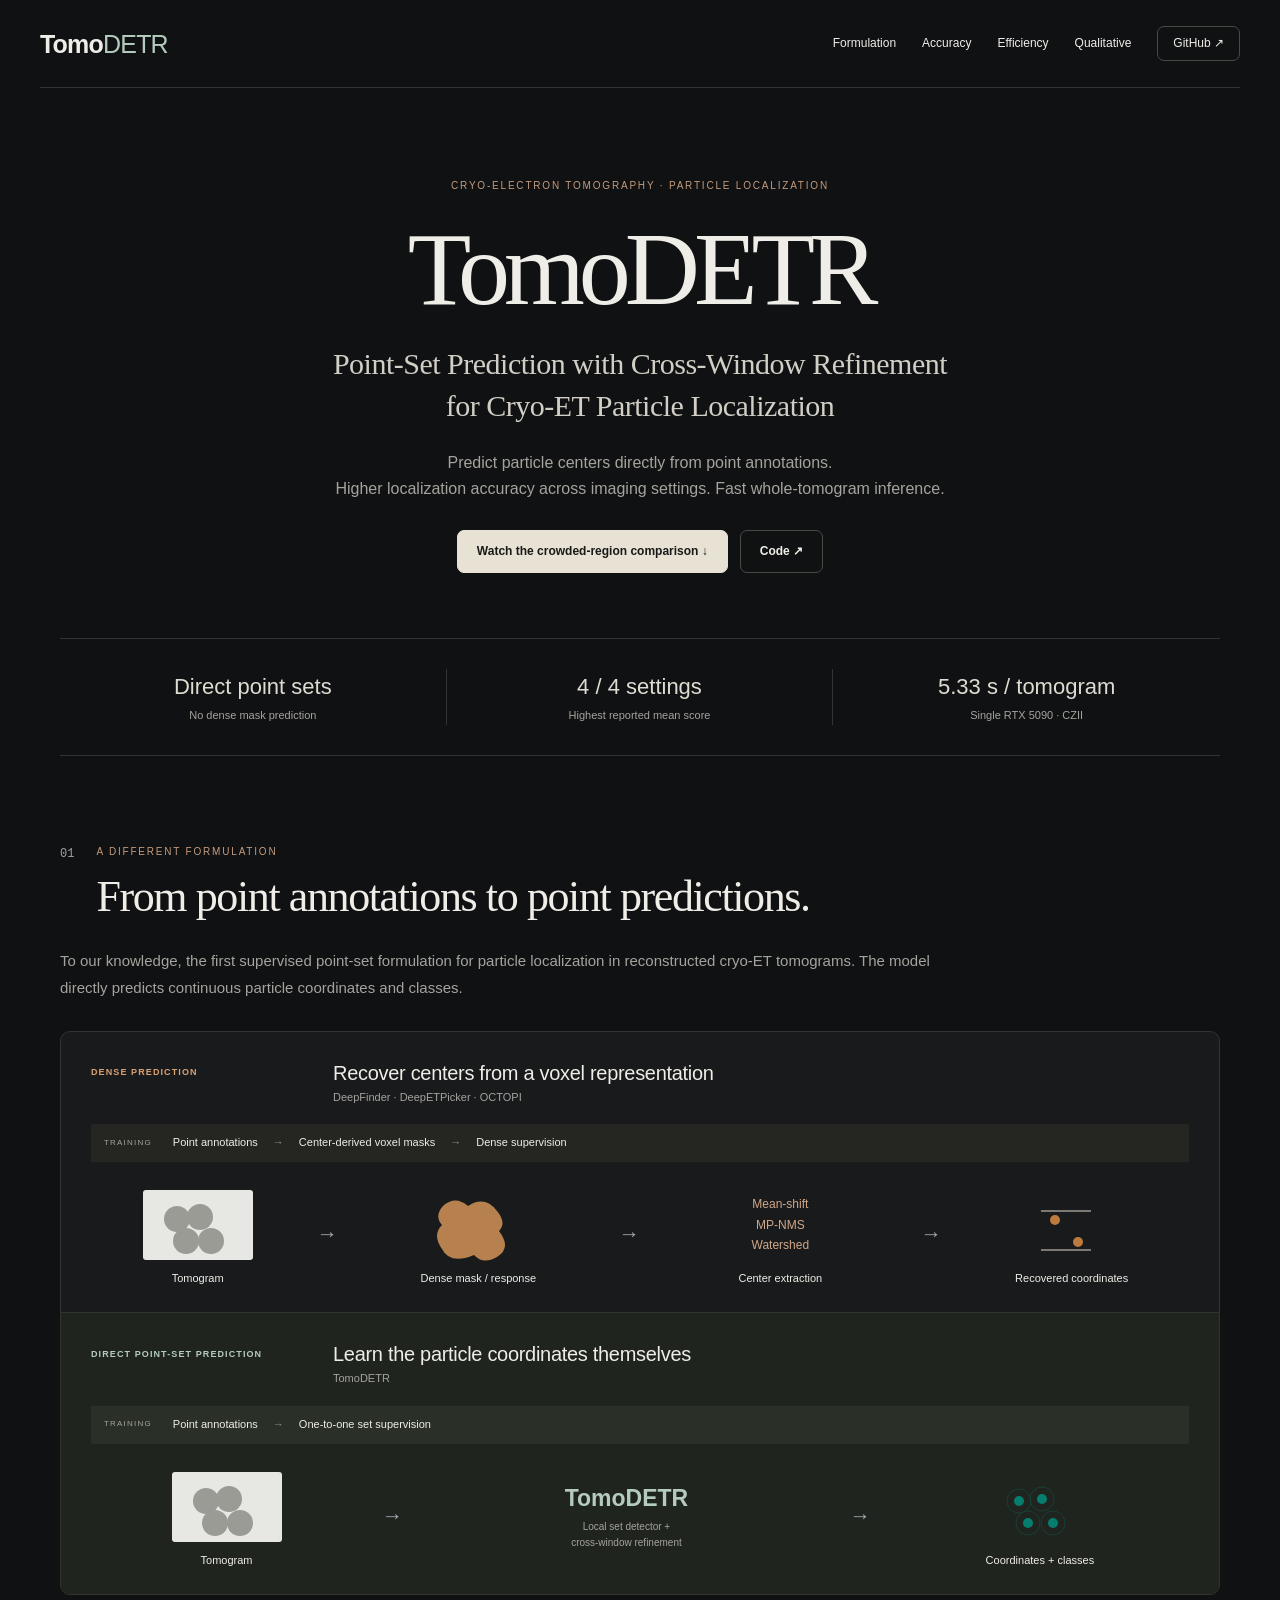
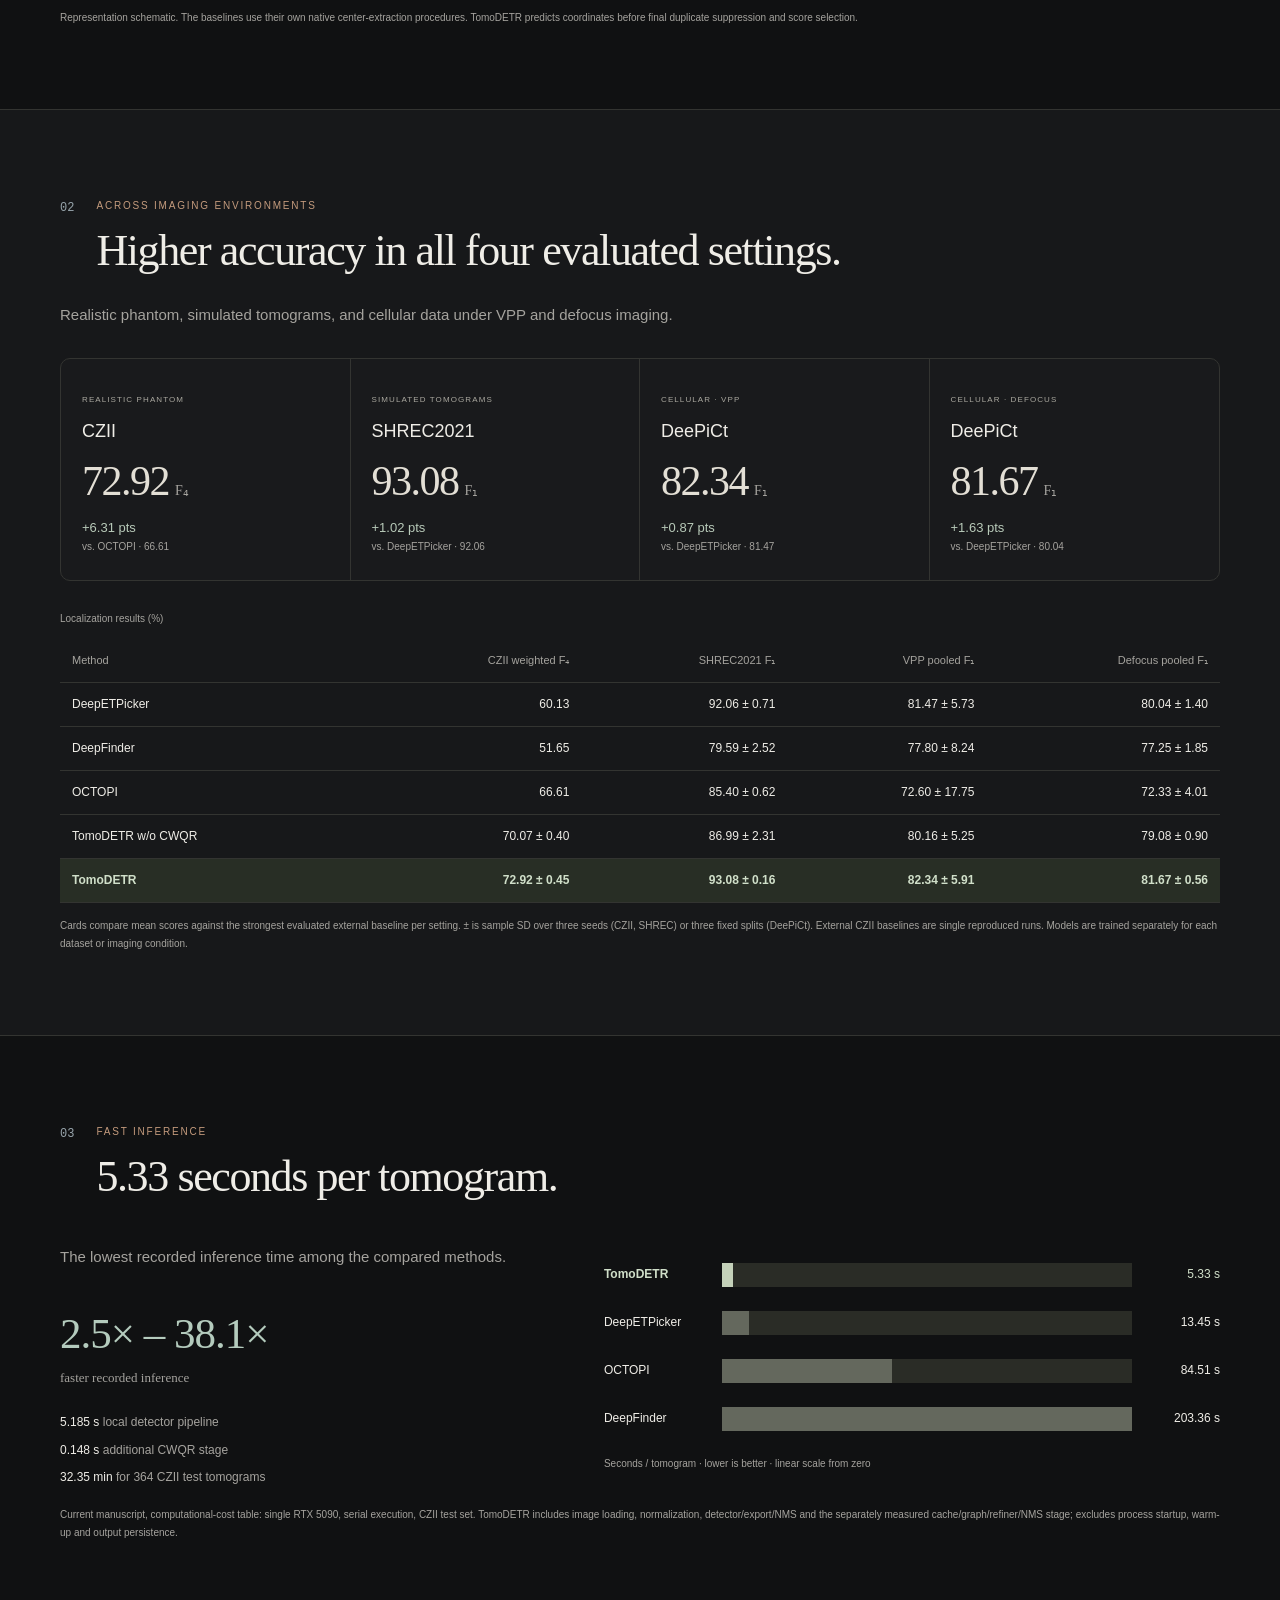
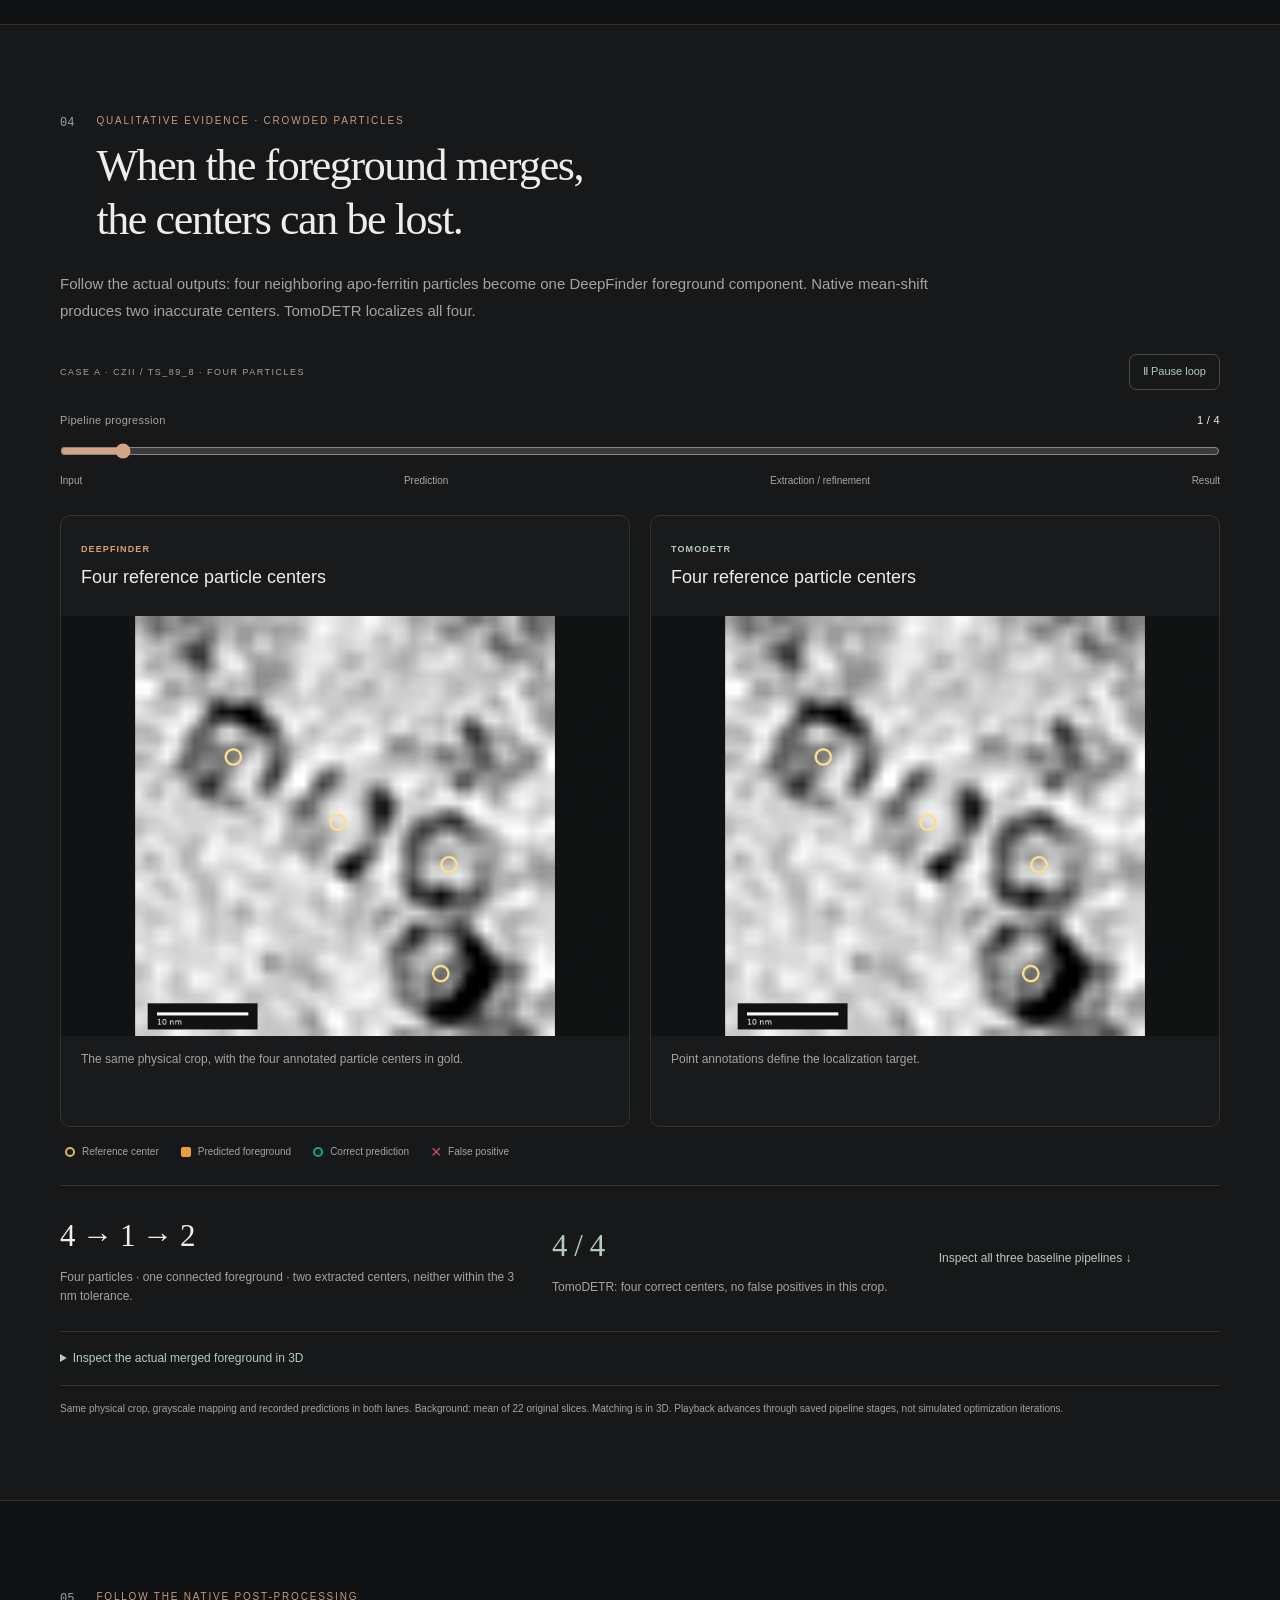
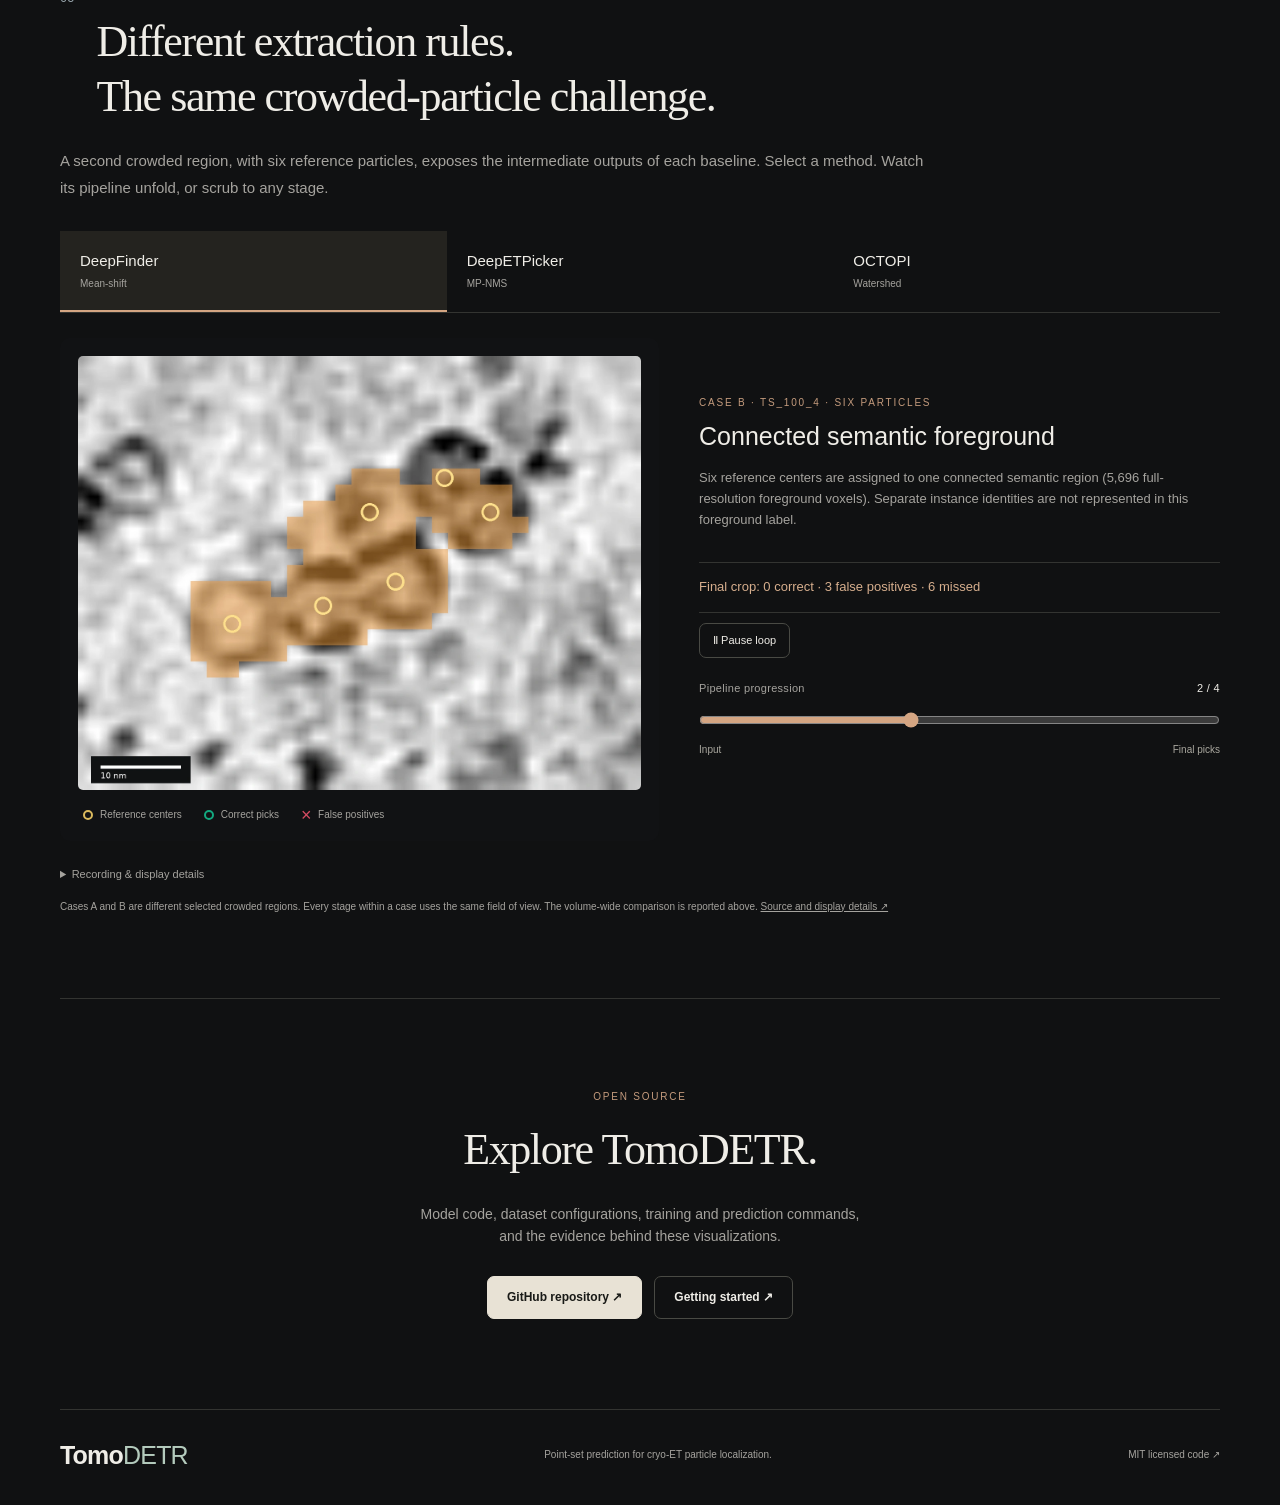
==== commit 6a1f7371: "Version page stylesheet and script to invalidate stale browser caches" ====
--- a/index.html
+++ b/index.html
@@ -1,4 +1,4 @@
-<!doctype html><html lang="en"><head><meta charset="utf-8"><meta name="viewport" content="width=device-width,initial-scale=1"><meta name="description" content="TomoDETR: direct point-set prediction for cryo-ET particle localization. Higher reported accuracy across four imaging settings and fast inference, with real dense-region stage comparisons."><title>TomoDETR — Point-Set Prediction for Cryo-ET</title><link rel="icon" href="assets/favicon.svg"><link rel="stylesheet" href="paper.css"></head><body><a class="skip" href="#crowded">Skip to qualitative comparison</a><header><a class="wordmark" href="#">Tomo<span>DETR</span></a><nav aria-label="Main navigation"><a href="#formulation">Formulation</a><a href="#accuracy">Accuracy</a><a href="#efficiency">Efficiency</a><a href="#crowded">Qualitative</a><a class="repo" href="https://github.com/JackBo04/TomoDETR-release">GitHub ↗</a></nav></header><main>
+<!doctype html><html lang="en"><head><meta charset="utf-8"><meta name="theme-color" content="#101112"><meta name="viewport" content="width=device-width,initial-scale=1"><meta name="description" content="TomoDETR: direct point-set prediction for cryo-ET particle localization. Higher reported accuracy across four imaging settings and fast inference, with real dense-region stage comparisons."><title>TomoDETR — Point-Set Prediction for Cryo-ET</title><link rel="icon" href="assets/favicon.svg"><link rel="stylesheet" href="paper.css?v=cf719dd6cb3a"></head><body><a class="skip" href="#crowded">Skip to qualitative comparison</a><header><a class="wordmark" href="#">Tomo<span>DETR</span></a><nav aria-label="Main navigation"><a href="#formulation">Formulation</a><a href="#accuracy">Accuracy</a><a href="#efficiency">Efficiency</a><a href="#crowded">Qualitative</a><a class="repo" href="https://github.com/JackBo04/TomoDETR-release">GitHub ↗</a></nav></header><main>
 <section class="hero wrap"><p class="overline">CRYO-ELECTRON TOMOGRAPHY · PARTICLE LOCALIZATION</p><h1>TomoDETR</h1><h2>Point-Set Prediction with Cross-Window Refinement<br>for Cryo-ET Particle Localization</h2><p class="summary">Predict particle centers directly from point annotations.<br>Higher localization accuracy across imaging settings. Fast whole-tomogram inference.</p><div class="links"><a class="button dark" href="#crowded">Watch the crowded-region comparison ↓</a><a class="button" href="https://github.com/JackBo04/TomoDETR-release">Code ↗</a></div><div class="hero-facts"><a href="#formulation"><strong>Direct point sets</strong><span>No dense mask prediction</span></a><a href="#accuracy"><strong>4 / 4 settings</strong><span>Highest reported mean score</span></a><a href="#efficiency"><strong>5.33 s / tomogram</strong><span>Single RTX 5090 · CZII</span></a></div></section>
 <section id="formulation" class="wrap section"><div class="section-title"><span class="index">01</span><div><p class="overline">A DIFFERENT FORMULATION</p><h2>From point annotations to point predictions.</h2></div></div><p class="section-lead">To our knowledge, the first supervised point-set formulation for particle localization in reconstructed cryo-ET tomograms. The model directly predicts continuous particle coordinates and classes.</p><div class="paradigm"><div class="lane baseline"><div class="lane-title"><span class="method-tag">DENSE PREDICTION</span><h3>Recover centers from a voxel representation</h3><p>DeepFinder · DeepETPicker · OCTOPI</p></div><div class="supervision"><span>TRAINING</span><b>Point annotations</b><i>→</i><b>Center-derived voxel masks</b><i>→</i><b>Dense supervision</b></div><div class="flow"><div class="flow-node"><svg viewBox="0 0 150 90" aria-hidden="true"><rect x="20" y="10" width="110" height="70" rx="3" fill="#e7e7e4"/><g fill="#9a9b95"><circle cx="54" cy="39" r="13"/><circle cx="77" cy="37" r="13"/><circle cx="63" cy="61" r="13"/><circle cx="88" cy="61" r="13"/></g></svg><b>Tomogram</b></div><span class="flow-arrow">→</span><div class="flow-node"><svg viewBox="0 0 150 90" aria-hidden="true"><path d="M40 26Q52 15 65 26Q82 15 94 31Q104 43 96 51Q109 68 94 77Q80 85 71 75Q47 85 39 69Q29 55 39 45Q31 36 40 26" fill="#de9b5b" opacity=".8"/></svg><b>Dense mask / response</b></div><span class="flow-arrow">→</span><div class="flow-node text-node"><span>Mean-shift<br>MP-NMS<br>Watershed</span><b>Center extraction</b></div><span class="flow-arrow">→</span><div class="flow-node"><svg viewBox="0 0 150 90" aria-hidden="true"><g fill="#bc7a3e"><circle cx="58" cy="40" r="5"/><circle cx="81" cy="62" r="5"/></g><path d="M44 31L94 31M44 70L94 70" stroke="#dfd6cb"/></svg><b>Recovered coordinates</b></div></div></div><div class="lane direct"><div class="lane-title"><span class="method-tag">DIRECT POINT-SET PREDICTION</span><h3>Learn the particle coordinates themselves</h3><p>TomoDETR</p></div><div class="supervision"><span>TRAINING</span><b>Point annotations</b><i>→</i><b>One-to-one set supervision</b></div><div class="flow direct-flow"><div class="flow-node"><svg viewBox="0 0 150 90" aria-hidden="true"><rect x="20" y="10" width="110" height="70" rx="3" fill="#e7e7e4"/><g fill="#9a9b95"><circle cx="54" cy="39" r="13"/><circle cx="77" cy="37" r="13"/><circle cx="63" cy="61" r="13"/><circle cx="88" cy="61" r="13"/></g></svg><b>Tomogram</b></div><span class="flow-arrow">→</span><div class="flow-node model-node"><span>TomoDETR</span><small>Local set detector +<br>cross-window refinement</small></div><span class="flow-arrow">→</span><div class="flow-node"><svg viewBox="0 0 150 90" aria-hidden="true"><g fill="#057e6e"><circle cx="54" cy="39" r="5"/><circle cx="77" cy="37" r="5"/><circle cx="63" cy="61" r="5"/><circle cx="88" cy="61" r="5"/></g><g fill="none" stroke="#057e6e" opacity=".3"><circle cx="54" cy="39" r="12"/><circle cx="77" cy="37" r="12"/><circle cx="63" cy="61" r="12"/><circle cx="88" cy="61" r="12"/></g></svg><b>Coordinates + classes</b></div></div></div></div><p class="caption">Representation schematic. The baselines use their own native center-extraction procedures. TomoDETR predicts coordinates before final duplicate suppression and score selection.</p></section>
 <section id="accuracy" class="tinted"><div class="wrap section"><div class="section-title"><span class="index">02</span><div><p class="overline">ACROSS IMAGING ENVIRONMENTS</p><h2>Higher accuracy in all four evaluated settings.</h2></div></div><p class="section-lead">Realistic phantom, simulated tomograms, and cellular data under VPP and defocus imaging.</p><div class="score-grid"><article><span>REALISTIC PHANTOM</span><h3>CZII</h3><strong>72.92<small>F₄</small></strong><p><b>+6.31 pts</b> vs. OCTOPI · 66.61</p></article><article><span>SIMULATED TOMOGRAMS</span><h3>SHREC2021</h3><strong>93.08<small>F₁</small></strong><p><b>+1.02 pts</b> vs. DeepETPicker · 92.06</p></article><article><span>CELLULAR · VPP</span><h3>DeePiCt</h3><strong>82.34<small>F₁</small></strong><p><b>+0.87 pts</b> vs. DeepETPicker · 81.47</p></article><article><span>CELLULAR · DEFOCUS</span><h3>DeePiCt</h3><strong>81.67<small>F₁</small></strong><p><b>+1.63 pts</b> vs. DeepETPicker · 80.04</p></article></div><div class="table-scroll"><table><caption>Localization results (%)</caption><thead><tr><th>Method</th><th>CZII weighted F₄</th><th>SHREC2021 F₁</th><th>VPP pooled F₁</th><th>Defocus pooled F₁</th></tr></thead><tbody><tr><th>DeepETPicker</th><td>60.13</td><td>92.06 ± 0.71</td><td>81.47 ± 5.73</td><td>80.04 ± 1.40</td></tr><tr><th>DeepFinder</th><td>51.65</td><td>79.59 ± 2.52</td><td>77.80 ± 8.24</td><td>77.25 ± 1.85</td></tr><tr><th>OCTOPI</th><td>66.61</td><td>85.40 ± 0.62</td><td>72.60 ± 17.75</td><td>72.33 ± 4.01</td></tr><tr><th>TomoDETR w/o CWQR</th><td>70.07 ± 0.40</td><td>86.99 ± 2.31</td><td>80.16 ± 5.25</td><td>79.08 ± 0.90</td></tr><tr class="ours"><th>TomoDETR</th><td>72.92 ± 0.45</td><td>93.08 ± 0.16</td><td>82.34 ± 5.91</td><td>81.67 ± 0.56</td></tr></tbody></table></div><p class="caption">Cards compare mean scores against the strongest evaluated external baseline per setting. ± is sample SD over three seeds (CZII, SHREC) or three fixed splits (DeePiCt). External CZII baselines are single reproduced runs. Models are trained separately for each dataset or imaging condition.</p></div></section>
@@ -6,4 +6,4 @@
 <section id="crowded" class="qualitative"><div class="wrap section"><div class="section-title"><span class="index">04</span><div><p class="overline">QUALITATIVE EVIDENCE · CROWDED PARTICLES</p><h2>When the foreground merges,<br>the centers can be lost.</h2></div></div><p class="section-lead">Follow the actual outputs: four neighboring apo-ferritin particles become one DeepFinder foreground component. Native mean-shift produces two inaccurate centers. TomoDETR localizes all four.</p><div class="figure-head"><span>CASE A · CZII / TS_89_8 · FOUR PARTICLES</span><button id="stage-play" aria-pressed="false">▶ Play recorded stages</button></div><div class="scrubber"><label for="focus-scrub">Pipeline progression <output id="focus-progress">1 / 4</output></label><input id="focus-scrub" type="range" min="0" max="3" step="0.001" value="0" aria-label="Comparison pipeline stage"><div class="scrub-labels"><span>Input</span><span>Prediction</span><span>Extraction / refinement</span><span>Result</span></div></div><div class="stage-nav" role="group" aria-label="Recorded pipeline stage"><button data-stage="0" aria-pressed="true"><small>01</small> Input & reference</button><button data-stage="1" aria-pressed="false"><small>02</small> Model output</button><button data-stage="2" aria-pressed="false"><small>03</small> Center extraction</button><button data-stage="3" aria-pressed="false"><small>04</small> Final localization</button></div><div class="focus-grid"><article><div class="panel-heading"><span class="method-tag amber">DEEPFINDER</span><h3 id="baseline-stage-title">Four reference particle centers</h3></div><img id="focus-baseline" src="assets/stages/focus-input.webp" width="700" height="540" alt="Original crowded region with four reference centers"><div class="panel-caption" id="baseline-stage-caption">The same tomogram crop and reference centers are shown in both lanes.</div></article><article><div class="panel-heading"><span class="method-tag">TOMODETR</span><h3 id="direct-stage-title">Four reference particle centers</h3></div><img id="focus-direct" src="assets/stages/focus-input.webp" width="700" height="540" alt="The same crowded region used for TomoDETR"><div class="panel-caption" id="direct-stage-caption">Direct point-set prediction uses center annotations.</div></article></div><div class="figure-legend"><span><i class="gold"></i> Reference center</span><span><i class="orange"></i> Predicted foreground</span><span><i class="green"></i> Correct prediction</span><span><i class="red">×</i> False positive</span></div><div class="evidence-row"><div><strong>4 → 1 → 2</strong><p>Four particles · one connected foreground · two extracted centers, neither within the 3 nm tolerance.</p></div><div><strong>4 / 4</strong><p>TomoDETR: four correct centers, no false positives in this crop.</p></div><a href="#native-traces">Inspect all three baseline pipelines ↓</a></div><details id="surface-details" class="surface-details"><summary>Inspect the actual merged foreground in 3D</summary><div class="surface-layout"><canvas id="surface" width="700" height="440" role="img" aria-label="Actual connected DeepFinder foreground in 3D with four reference centers and two native extracted centers"></canvas><div><h3>One connected region.<br>Four separate particles.</h3><p>The displayed surface is built from the saved semantic labelmap. Gold circles mark the four reference centers; red crosses mark the two native mean-shift centers.</p><button id="surface-play" aria-pressed="false">▶ Rotate foreground</button><p class="caption">Drag to rotate the recorded foreground.</p></div></div></details><p class="caption">Same physical crop, grayscale mapping and recorded predictions in both lanes. Background: mean of 22 original slices. Matching is in 3D. Playback advances through saved pipeline stages, not simulated optimization iterations.</p></div></section>
 <section id="native-traces" class="wrap section"><div class="section-title"><span class="index">05</span><div><p class="overline">FOLLOW THE NATIVE POST-PROCESSING</p><h2>Different extraction rules.<br>The same crowded-particle challenge.</h2></div></div><p class="section-lead">A second crowded region, with six reference particles, exposes the intermediate outputs of each baseline. Select a method. Watch its pipeline unfold, or scrub to any stage.</p><div class="trace-tabs" role="group" aria-label="Baseline pipeline"><button data-method="DeepFinder" aria-pressed="true">DeepFinder <small>Mean-shift</small></button><button data-method="DeepETPicker" aria-pressed="false">DeepETPicker <small>MP-NMS</small></button><button data-method="OCTOPI" aria-pressed="false">OCTOPI <small>Watershed</small></button></div><div class="trace-layout"><div class="trace-main"><img id="trace-image" src="assets/stages/deepfinder-mask.webp" width="700" height="540" alt="Saved DeepFinder semantic foreground in a second crowded region"><div id="trace-scale" class="trace-scale" hidden><span id="trace-scale-name">Probability</span><i></i><span>0 → 1</span></div><div class="figure-legend"><span><i class="gold"></i> Reference centers</span><span><i class="green"></i> Correct picks</span><span><i class="red">×</i> False positives</span></div></div><aside><p class="overline">CASE B · TS_100_4 · SIX PARTICLES</p><h3 id="trace-title">Predicted semantic foreground</h3><p id="trace-description"></p><div id="trace-result" class="trace-result"></div><button id="trace-play" aria-pressed="false">▶ Play this pipeline</button><div class="scrubber"><label for="trace-scrub">Pipeline progression <output id="trace-progress"></output></label><input id="trace-scrub" type="range" min="0" max="3" step="0.001" value="0" aria-label="Native postprocessing stage"><div class="scrub-labels"><span>Input</span><span>Final picks</span></div></div><ol id="trace-steps"></ol></aside></div><div class="trace-thumbs" id="trace-thumbs" aria-label="All recorded stages"></div><details class="display-notes"><summary>Recording & display details</summary><p class="caption" id="trace-footnote"></p></details><p class="caption">Cases A and B are different selected crowded regions. Every stage within a case uses the same field of view. The volume-wide comparison is reported above. <a href="assets/stages/PROVENANCE.md">Source and display details ↗</a></p></section>
 <section class="closing wrap"><p class="overline">OPEN SOURCE</p><h2>Explore TomoDETR.</h2><p>Model code, dataset configurations, training and prediction commands,<br>and the evidence behind these visualizations.</p><div class="links"><a class="button dark" href="https://github.com/JackBo04/TomoDETR-release">GitHub repository ↗</a><a class="button" href="https://github.com/JackBo04/TomoDETR-release/blob/main/docs/GETTING_STARTED.md">Getting started ↗</a></div></section>
-</main><footer class="wrap"><a class="wordmark" href="#">Tomo<span>DETR</span></a><span>Point-set prediction for cryo-ET particle localization.</span><a href="https://github.com/JackBo04/TomoDETR-release/blob/main/LICENSE">MIT licensed code ↗</a></footer><script src="paper.js" defer></script></body></html>
+</main><footer class="wrap"><a class="wordmark" href="#">Tomo<span>DETR</span></a><span>Point-set prediction for cryo-ET particle localization.</span><a href="https://github.com/JackBo04/TomoDETR-release/blob/main/LICENSE">MIT licensed code ↗</a></footer><script src="paper.js?v=36e7efa5eb5e" defer></script></body></html>
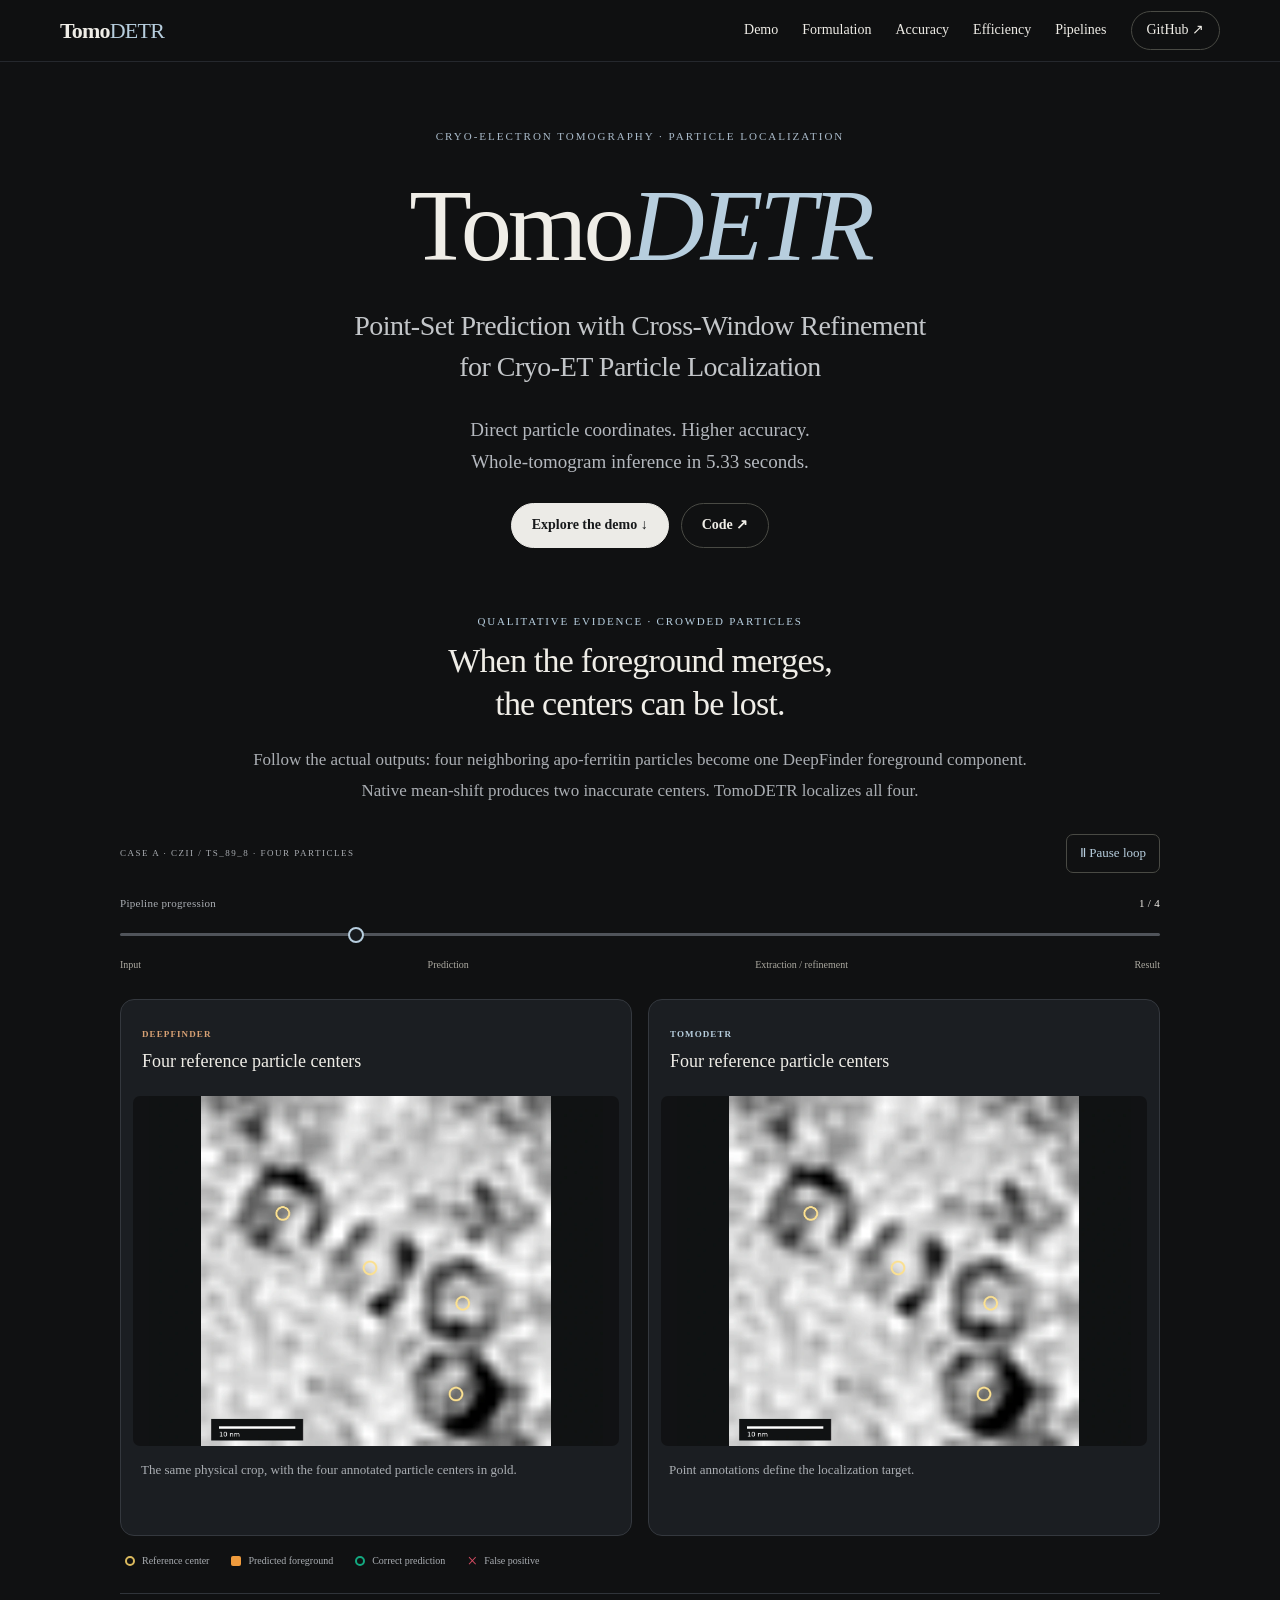
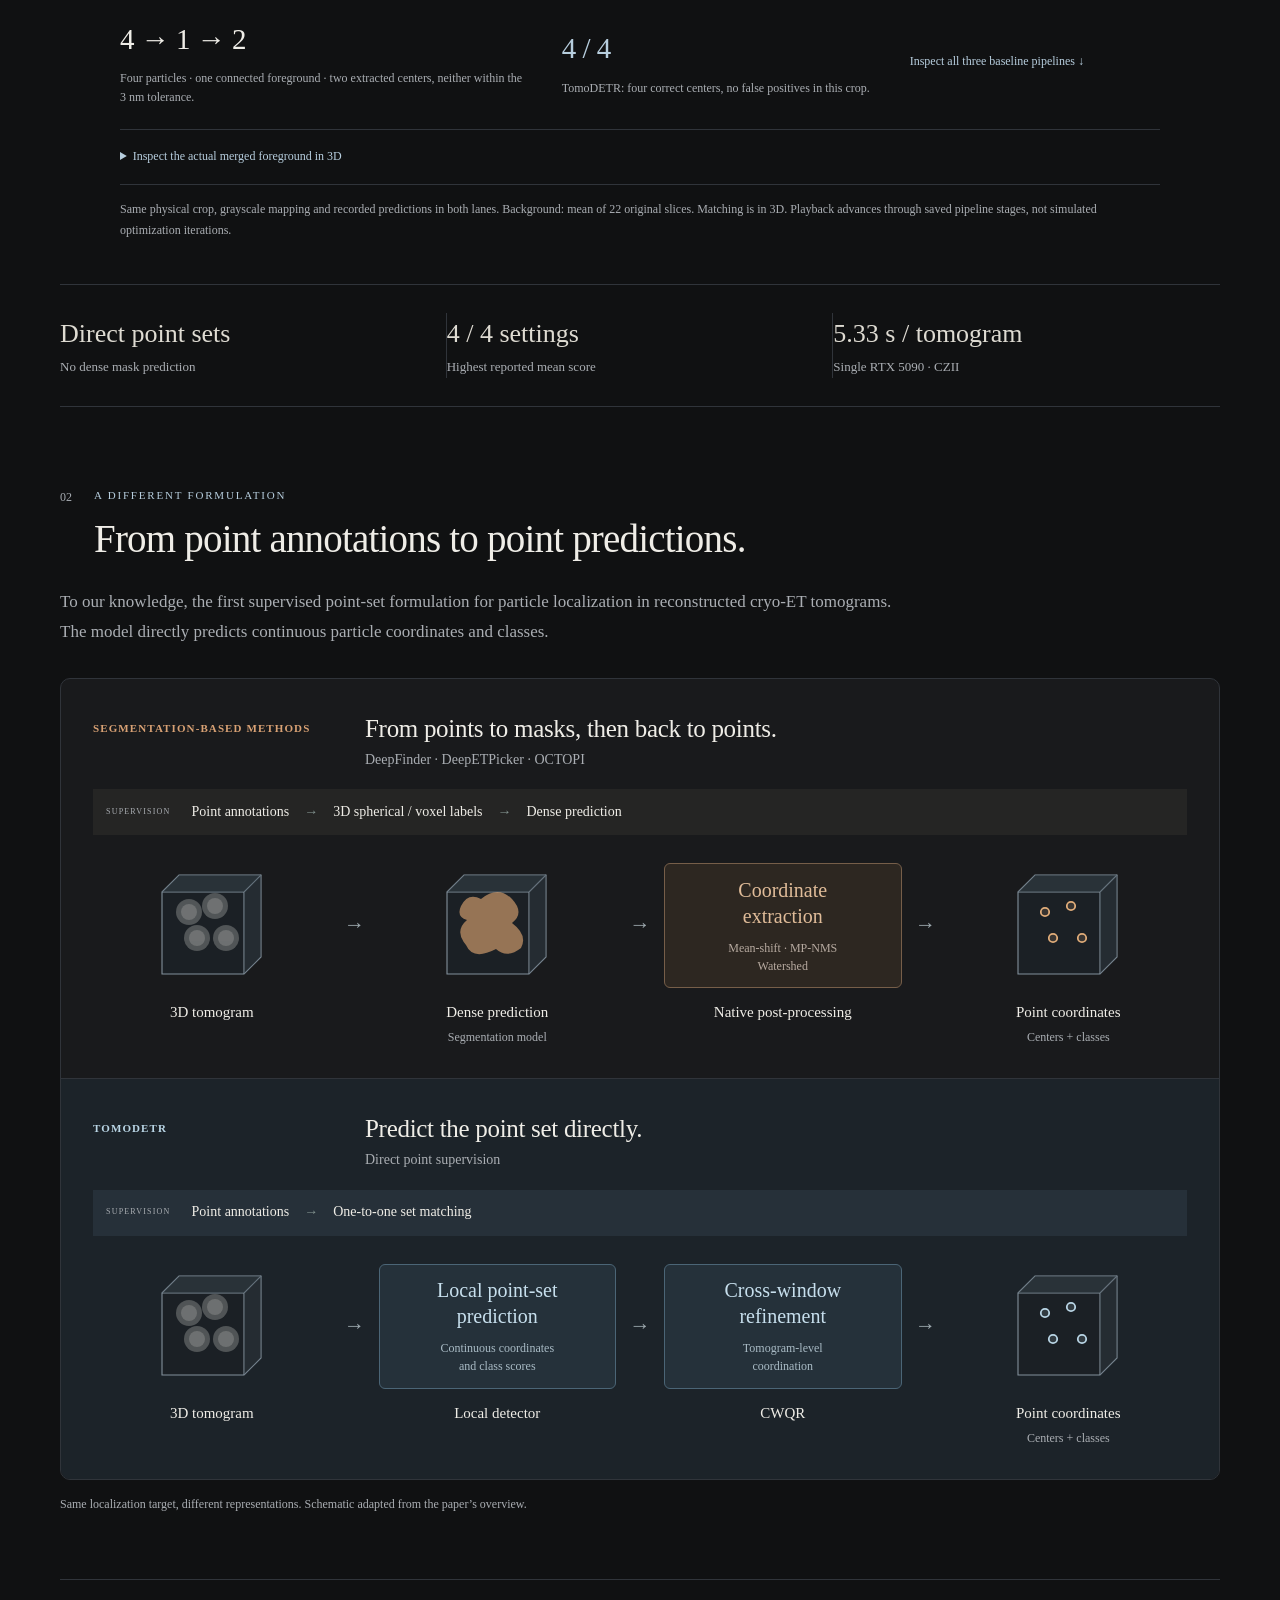
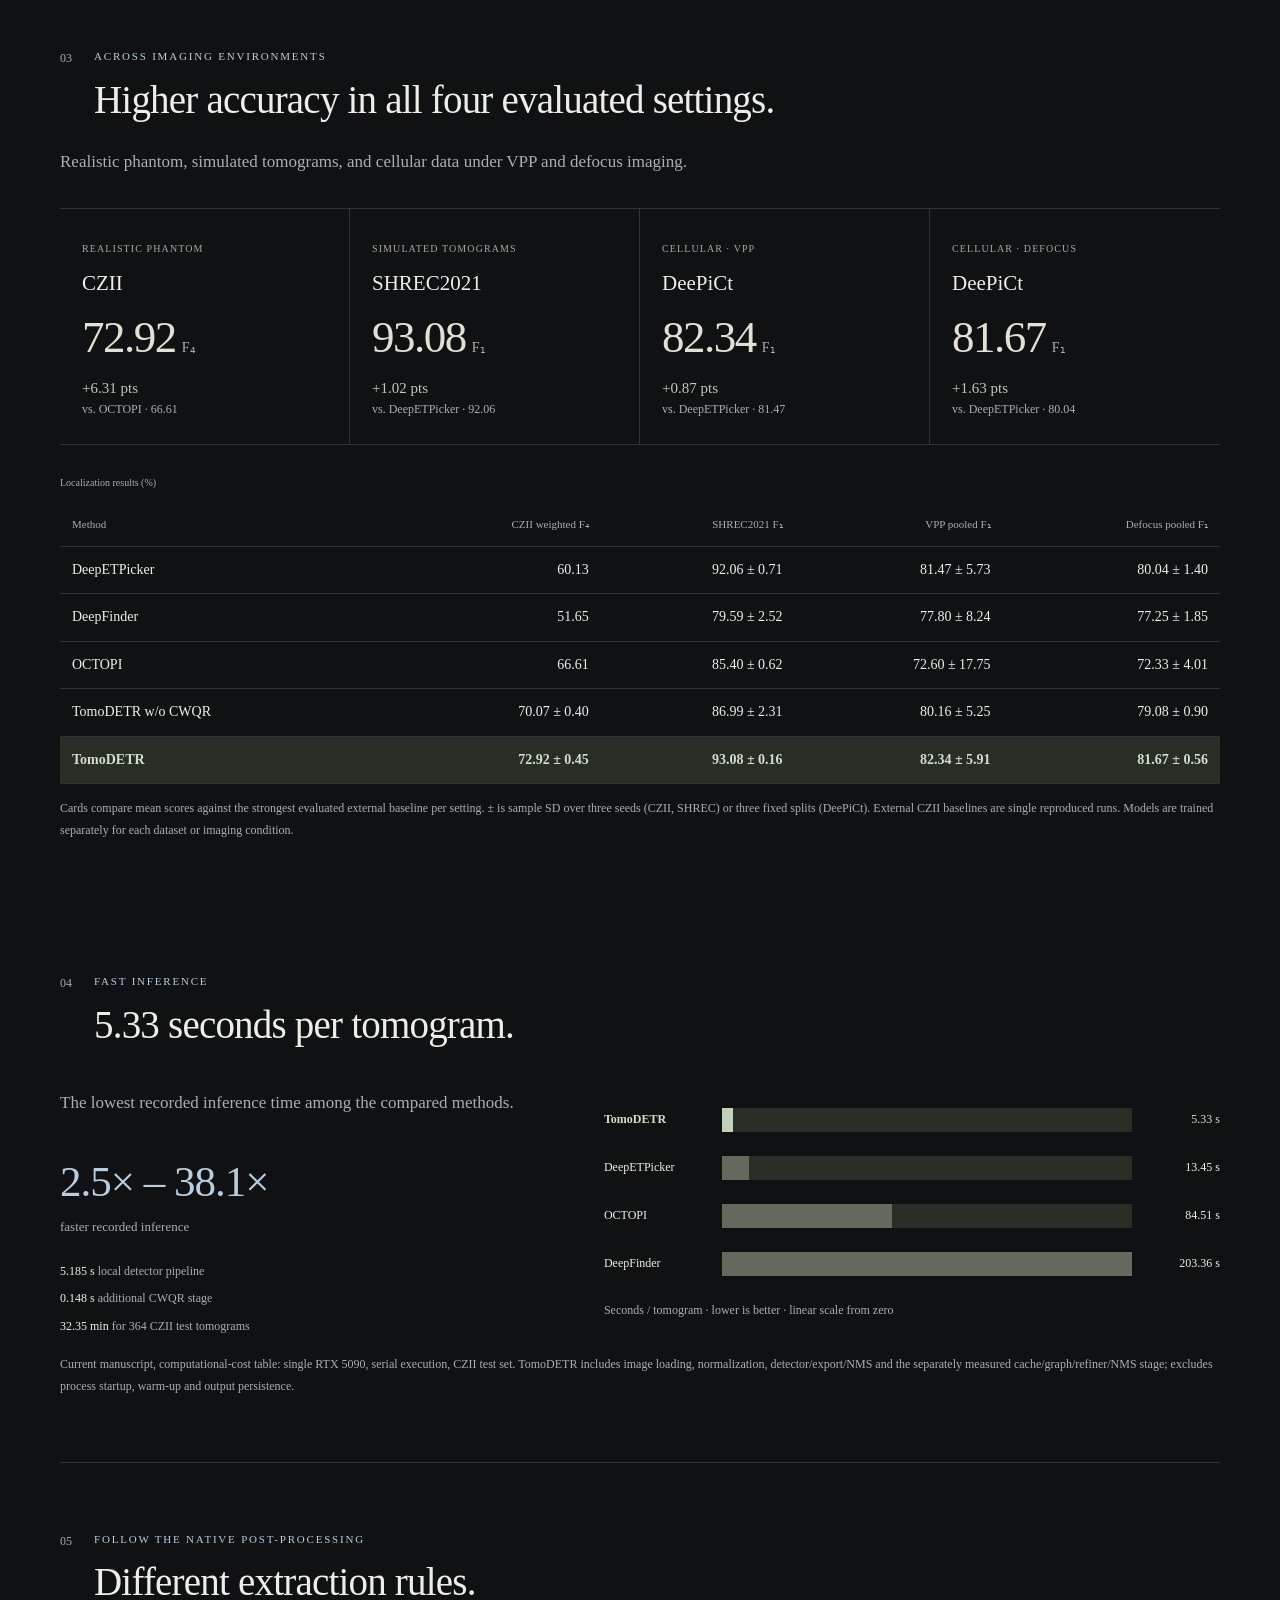
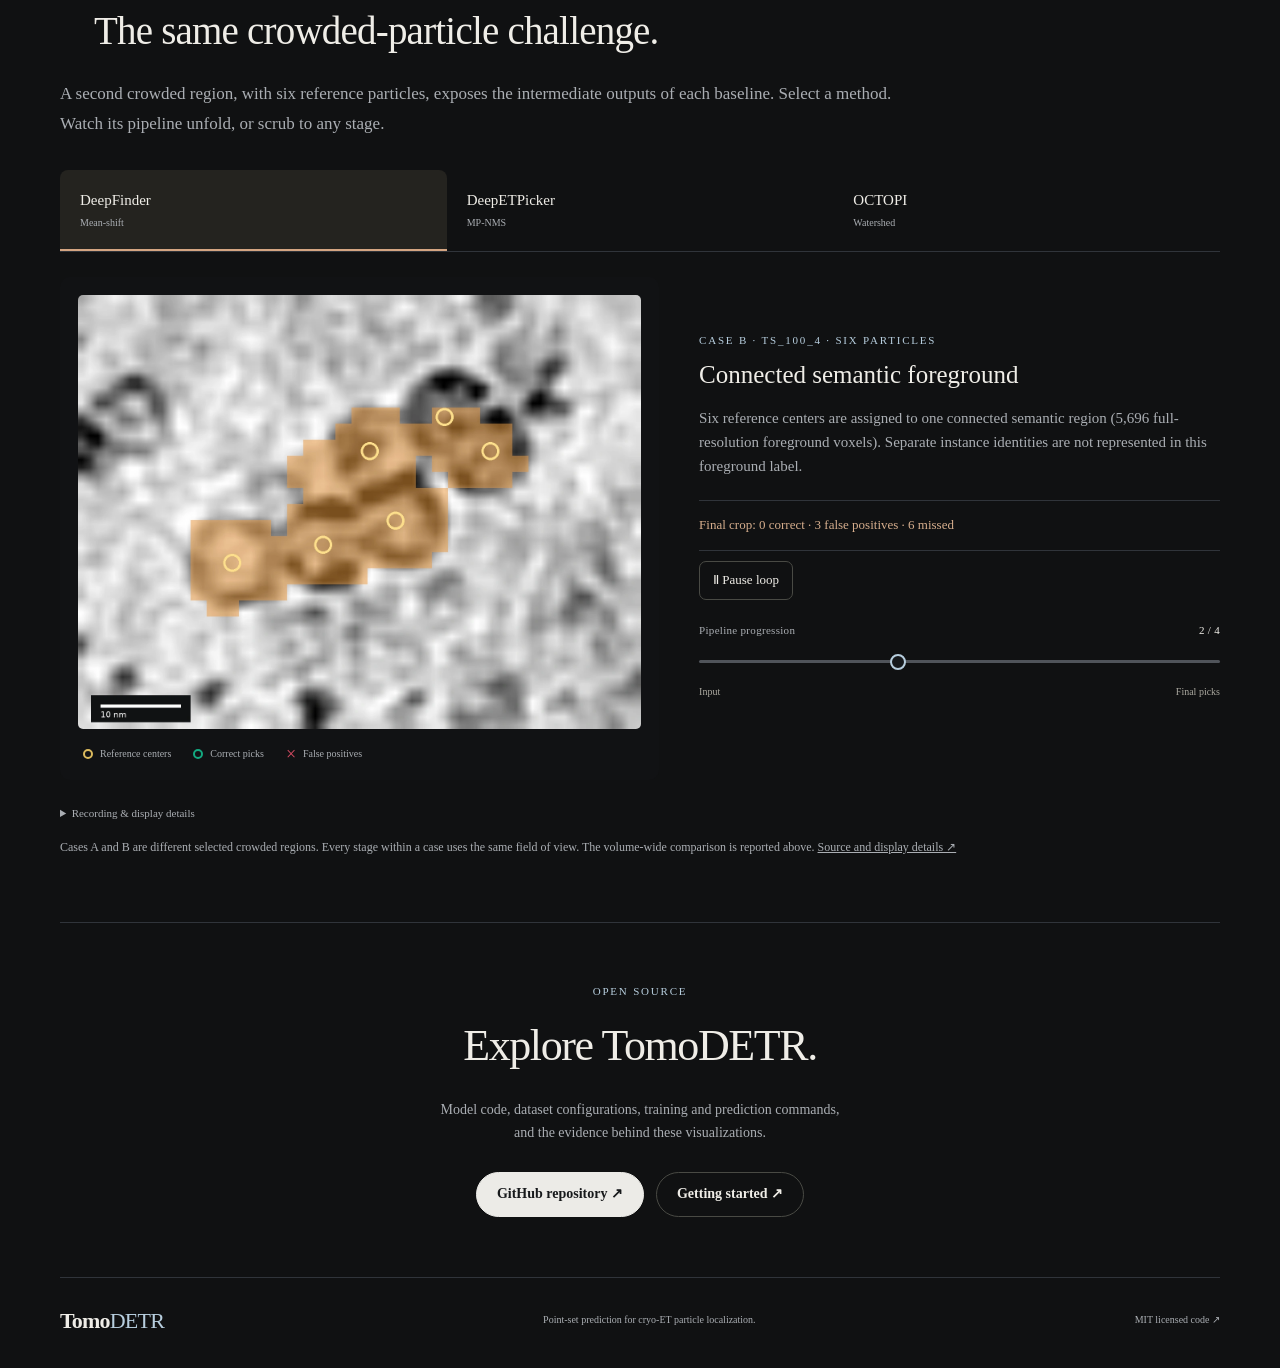
==== commit 98d26ae5: "Redraw aligned paper overview and refine serif research-page presentation" ====
--- a/index.html
+++ b/index.html
@@ -1,9 +1,12 @@
-<!doctype html><html lang="en"><head><meta charset="utf-8"><meta name="theme-color" content="#101112"><meta name="viewport" content="width=device-width,initial-scale=1"><meta name="description" content="TomoDETR: direct point-set prediction for cryo-ET particle localization. Higher reported accuracy across four imaging settings and fast inference, with real dense-region stage comparisons."><title>TomoDETR — Point-Set Prediction for Cryo-ET</title><link rel="icon" href="assets/favicon.svg"><link rel="stylesheet" href="paper.css?v=cf719dd6cb3a"></head><body><a class="skip" href="#crowded">Skip to qualitative comparison</a><header><a class="wordmark" href="#">Tomo<span>DETR</span></a><nav aria-label="Main navigation"><a href="#formulation">Formulation</a><a href="#accuracy">Accuracy</a><a href="#efficiency">Efficiency</a><a href="#crowded">Qualitative</a><a class="repo" href="https://github.com/JackBo04/TomoDETR-release">GitHub ↗</a></nav></header><main>
-<section class="hero wrap"><p class="overline">CRYO-ELECTRON TOMOGRAPHY · PARTICLE LOCALIZATION</p><h1>TomoDETR</h1><h2>Point-Set Prediction with Cross-Window Refinement<br>for Cryo-ET Particle Localization</h2><p class="summary">Predict particle centers directly from point annotations.<br>Higher localization accuracy across imaging settings. Fast whole-tomogram inference.</p><div class="links"><a class="button dark" href="#crowded">Watch the crowded-region comparison ↓</a><a class="button" href="https://github.com/JackBo04/TomoDETR-release">Code ↗</a></div><div class="hero-facts"><a href="#formulation"><strong>Direct point sets</strong><span>No dense mask prediction</span></a><a href="#accuracy"><strong>4 / 4 settings</strong><span>Highest reported mean score</span></a><a href="#efficiency"><strong>5.33 s / tomogram</strong><span>Single RTX 5090 · CZII</span></a></div></section>
-<section id="formulation" class="wrap section"><div class="section-title"><span class="index">01</span><div><p class="overline">A DIFFERENT FORMULATION</p><h2>From point annotations to point predictions.</h2></div></div><p class="section-lead">To our knowledge, the first supervised point-set formulation for particle localization in reconstructed cryo-ET tomograms. The model directly predicts continuous particle coordinates and classes.</p><div class="paradigm"><div class="lane baseline"><div class="lane-title"><span class="method-tag">DENSE PREDICTION</span><h3>Recover centers from a voxel representation</h3><p>DeepFinder · DeepETPicker · OCTOPI</p></div><div class="supervision"><span>TRAINING</span><b>Point annotations</b><i>→</i><b>Center-derived voxel masks</b><i>→</i><b>Dense supervision</b></div><div class="flow"><div class="flow-node"><svg viewBox="0 0 150 90" aria-hidden="true"><rect x="20" y="10" width="110" height="70" rx="3" fill="#e7e7e4"/><g fill="#9a9b95"><circle cx="54" cy="39" r="13"/><circle cx="77" cy="37" r="13"/><circle cx="63" cy="61" r="13"/><circle cx="88" cy="61" r="13"/></g></svg><b>Tomogram</b></div><span class="flow-arrow">→</span><div class="flow-node"><svg viewBox="0 0 150 90" aria-hidden="true"><path d="M40 26Q52 15 65 26Q82 15 94 31Q104 43 96 51Q109 68 94 77Q80 85 71 75Q47 85 39 69Q29 55 39 45Q31 36 40 26" fill="#de9b5b" opacity=".8"/></svg><b>Dense mask / response</b></div><span class="flow-arrow">→</span><div class="flow-node text-node"><span>Mean-shift<br>MP-NMS<br>Watershed</span><b>Center extraction</b></div><span class="flow-arrow">→</span><div class="flow-node"><svg viewBox="0 0 150 90" aria-hidden="true"><g fill="#bc7a3e"><circle cx="58" cy="40" r="5"/><circle cx="81" cy="62" r="5"/></g><path d="M44 31L94 31M44 70L94 70" stroke="#dfd6cb"/></svg><b>Recovered coordinates</b></div></div></div><div class="lane direct"><div class="lane-title"><span class="method-tag">DIRECT POINT-SET PREDICTION</span><h3>Learn the particle coordinates themselves</h3><p>TomoDETR</p></div><div class="supervision"><span>TRAINING</span><b>Point annotations</b><i>→</i><b>One-to-one set supervision</b></div><div class="flow direct-flow"><div class="flow-node"><svg viewBox="0 0 150 90" aria-hidden="true"><rect x="20" y="10" width="110" height="70" rx="3" fill="#e7e7e4"/><g fill="#9a9b95"><circle cx="54" cy="39" r="13"/><circle cx="77" cy="37" r="13"/><circle cx="63" cy="61" r="13"/><circle cx="88" cy="61" r="13"/></g></svg><b>Tomogram</b></div><span class="flow-arrow">→</span><div class="flow-node model-node"><span>TomoDETR</span><small>Local set detector +<br>cross-window refinement</small></div><span class="flow-arrow">→</span><div class="flow-node"><svg viewBox="0 0 150 90" aria-hidden="true"><g fill="#057e6e"><circle cx="54" cy="39" r="5"/><circle cx="77" cy="37" r="5"/><circle cx="63" cy="61" r="5"/><circle cx="88" cy="61" r="5"/></g><g fill="none" stroke="#057e6e" opacity=".3"><circle cx="54" cy="39" r="12"/><circle cx="77" cy="37" r="12"/><circle cx="63" cy="61" r="12"/><circle cx="88" cy="61" r="12"/></g></svg><b>Coordinates + classes</b></div></div></div></div><p class="caption">Representation schematic. The baselines use their own native center-extraction procedures. TomoDETR predicts coordinates before final duplicate suppression and score selection.</p></section>
-<section id="accuracy" class="tinted"><div class="wrap section"><div class="section-title"><span class="index">02</span><div><p class="overline">ACROSS IMAGING ENVIRONMENTS</p><h2>Higher accuracy in all four evaluated settings.</h2></div></div><p class="section-lead">Realistic phantom, simulated tomograms, and cellular data under VPP and defocus imaging.</p><div class="score-grid"><article><span>REALISTIC PHANTOM</span><h3>CZII</h3><strong>72.92<small>F₄</small></strong><p><b>+6.31 pts</b> vs. OCTOPI · 66.61</p></article><article><span>SIMULATED TOMOGRAMS</span><h3>SHREC2021</h3><strong>93.08<small>F₁</small></strong><p><b>+1.02 pts</b> vs. DeepETPicker · 92.06</p></article><article><span>CELLULAR · VPP</span><h3>DeePiCt</h3><strong>82.34<small>F₁</small></strong><p><b>+0.87 pts</b> vs. DeepETPicker · 81.47</p></article><article><span>CELLULAR · DEFOCUS</span><h3>DeePiCt</h3><strong>81.67<small>F₁</small></strong><p><b>+1.63 pts</b> vs. DeepETPicker · 80.04</p></article></div><div class="table-scroll"><table><caption>Localization results (%)</caption><thead><tr><th>Method</th><th>CZII weighted F₄</th><th>SHREC2021 F₁</th><th>VPP pooled F₁</th><th>Defocus pooled F₁</th></tr></thead><tbody><tr><th>DeepETPicker</th><td>60.13</td><td>92.06 ± 0.71</td><td>81.47 ± 5.73</td><td>80.04 ± 1.40</td></tr><tr><th>DeepFinder</th><td>51.65</td><td>79.59 ± 2.52</td><td>77.80 ± 8.24</td><td>77.25 ± 1.85</td></tr><tr><th>OCTOPI</th><td>66.61</td><td>85.40 ± 0.62</td><td>72.60 ± 17.75</td><td>72.33 ± 4.01</td></tr><tr><th>TomoDETR w/o CWQR</th><td>70.07 ± 0.40</td><td>86.99 ± 2.31</td><td>80.16 ± 5.25</td><td>79.08 ± 0.90</td></tr><tr class="ours"><th>TomoDETR</th><td>72.92 ± 0.45</td><td>93.08 ± 0.16</td><td>82.34 ± 5.91</td><td>81.67 ± 0.56</td></tr></tbody></table></div><p class="caption">Cards compare mean scores against the strongest evaluated external baseline per setting. ± is sample SD over three seeds (CZII, SHREC) or three fixed splits (DeePiCt). External CZII baselines are single reproduced runs. Models are trained separately for each dataset or imaging condition.</p></div></section>
-<section id="efficiency" class="wrap section"><div class="section-title"><span class="index">03</span><div><p class="overline">FAST INFERENCE</p><h2>5.33 seconds per tomogram.</h2></div></div><div class="speed-layout"><div class="speed-copy"><p class="section-lead">The lowest recorded inference time among the compared methods.</p><div class="speed-number">2.5× – 38.1×<span>faster recorded inference</span></div><p class="speed-detail"><b>5.185 s</b> local detector pipeline<br><b>0.148 s</b> additional CWQR stage<br><b>32.35 min</b> for 364 CZII test tomograms</p></div><div class="speed-bars"><div class="speed-row ours"><span>TomoDETR</span><div><i style="width:2.62%"></i></div><b>5.33 s</b></div><div class="speed-row"><span>DeepETPicker</span><div><i style="width:6.61%"></i></div><b>13.45 s</b></div><div class="speed-row"><span>OCTOPI</span><div><i style="width:41.56%"></i></div><b>84.51 s</b></div><div class="speed-row"><span>DeepFinder</span><div><i style="width:100%"></i></div><b>203.36 s</b></div><p class="caption">Seconds / tomogram · lower is better · linear scale from zero</p></div></div><p class="caption">Current manuscript, computational-cost table: single RTX 5090, serial execution, CZII test set. TomoDETR includes image loading, normalization, detector/export/NMS and the separately measured cache/graph/refiner/NMS stage; excludes process startup, warm-up and output persistence.</p></section>
-<section id="crowded" class="qualitative"><div class="wrap section"><div class="section-title"><span class="index">04</span><div><p class="overline">QUALITATIVE EVIDENCE · CROWDED PARTICLES</p><h2>When the foreground merges,<br>the centers can be lost.</h2></div></div><p class="section-lead">Follow the actual outputs: four neighboring apo-ferritin particles become one DeepFinder foreground component. Native mean-shift produces two inaccurate centers. TomoDETR localizes all four.</p><div class="figure-head"><span>CASE A · CZII / TS_89_8 · FOUR PARTICLES</span><button id="stage-play" aria-pressed="false">▶ Play recorded stages</button></div><div class="scrubber"><label for="focus-scrub">Pipeline progression <output id="focus-progress">1 / 4</output></label><input id="focus-scrub" type="range" min="0" max="3" step="0.001" value="0" aria-label="Comparison pipeline stage"><div class="scrub-labels"><span>Input</span><span>Prediction</span><span>Extraction / refinement</span><span>Result</span></div></div><div class="stage-nav" role="group" aria-label="Recorded pipeline stage"><button data-stage="0" aria-pressed="true"><small>01</small> Input & reference</button><button data-stage="1" aria-pressed="false"><small>02</small> Model output</button><button data-stage="2" aria-pressed="false"><small>03</small> Center extraction</button><button data-stage="3" aria-pressed="false"><small>04</small> Final localization</button></div><div class="focus-grid"><article><div class="panel-heading"><span class="method-tag amber">DEEPFINDER</span><h3 id="baseline-stage-title">Four reference particle centers</h3></div><img id="focus-baseline" src="assets/stages/focus-input.webp" width="700" height="540" alt="Original crowded region with four reference centers"><div class="panel-caption" id="baseline-stage-caption">The same tomogram crop and reference centers are shown in both lanes.</div></article><article><div class="panel-heading"><span class="method-tag">TOMODETR</span><h3 id="direct-stage-title">Four reference particle centers</h3></div><img id="focus-direct" src="assets/stages/focus-input.webp" width="700" height="540" alt="The same crowded region used for TomoDETR"><div class="panel-caption" id="direct-stage-caption">Direct point-set prediction uses center annotations.</div></article></div><div class="figure-legend"><span><i class="gold"></i> Reference center</span><span><i class="orange"></i> Predicted foreground</span><span><i class="green"></i> Correct prediction</span><span><i class="red">×</i> False positive</span></div><div class="evidence-row"><div><strong>4 → 1 → 2</strong><p>Four particles · one connected foreground · two extracted centers, neither within the 3 nm tolerance.</p></div><div><strong>4 / 4</strong><p>TomoDETR: four correct centers, no false positives in this crop.</p></div><a href="#native-traces">Inspect all three baseline pipelines ↓</a></div><details id="surface-details" class="surface-details"><summary>Inspect the actual merged foreground in 3D</summary><div class="surface-layout"><canvas id="surface" width="700" height="440" role="img" aria-label="Actual connected DeepFinder foreground in 3D with four reference centers and two native extracted centers"></canvas><div><h3>One connected region.<br>Four separate particles.</h3><p>The displayed surface is built from the saved semantic labelmap. Gold circles mark the four reference centers; red crosses mark the two native mean-shift centers.</p><button id="surface-play" aria-pressed="false">▶ Rotate foreground</button><p class="caption">Drag to rotate the recorded foreground.</p></div></div></details><p class="caption">Same physical crop, grayscale mapping and recorded predictions in both lanes. Background: mean of 22 original slices. Matching is in 3D. Playback advances through saved pipeline stages, not simulated optimization iterations.</p></div></section>
+<!doctype html><html lang="en"><head><meta charset="utf-8"><meta name="theme-color" content="#101112"><meta name="viewport" content="width=device-width,initial-scale=1"><meta name="description" content="TomoDETR: direct point-set prediction for cryo-ET particle localization. Higher reported accuracy across four imaging settings and fast inference, with real dense-region stage comparisons."><title>TomoDETR — Point-Set Prediction for Cryo-ET</title><link rel="icon" href="assets/favicon.svg"><link rel="stylesheet" href="paper.css?v=0654b6b6bb43"></head><body><a class="skip" href="#crowded">Skip to qualitative comparison</a><header><a class="wordmark" href="#">Tomo<span>DETR</span></a><nav aria-label="Main navigation"><a href="#crowded">Demo</a><a href="#formulation">Formulation</a><a href="#accuracy">Accuracy</a><a href="#efficiency">Efficiency</a><a href="#native-traces">Pipelines</a><a class="repo" href="https://github.com/JackBo04/TomoDETR-release">GitHub ↗</a></nav></header><main>
+<section class="hero wrap"><p class="overline">CRYO-ELECTRON TOMOGRAPHY · PARTICLE LOCALIZATION</p><h1>Tomo<em>DETR</em></h1><h2>Point-Set Prediction with Cross-Window Refinement<br>for Cryo-ET Particle Localization</h2><p class="summary">Direct particle coordinates. Higher accuracy.<br>Whole-tomogram inference in 5.33 seconds.</p><div class="links"><a class="button dark" href="#crowded">Explore the demo ↓</a><a class="button" href="https://github.com/JackBo04/TomoDETR-release">Code ↗</a></div></section><section id="crowded" class="qualitative"><div class="wrap section"><div class="section-title"><span class="index">01</span><div><p class="overline">QUALITATIVE EVIDENCE · CROWDED PARTICLES</p><h2>When the foreground merges,<br>the centers can be lost.</h2></div></div><p class="section-lead">Follow the actual outputs: four neighboring apo-ferritin particles become one DeepFinder foreground component. Native mean-shift produces two inaccurate centers. TomoDETR localizes all four.</p><div class="figure-head"><span>CASE A · CZII / TS_89_8 · FOUR PARTICLES</span><button id="stage-play" aria-pressed="false">▶ Play recorded stages</button></div><div class="scrubber"><label for="focus-scrub">Pipeline progression <output id="focus-progress">1 / 4</output></label><input id="focus-scrub" type="range" min="0" max="3" step="0.001" value="0" aria-label="Comparison pipeline stage"><div class="scrub-labels"><span>Input</span><span>Prediction</span><span>Extraction / refinement</span><span>Result</span></div></div><div class="stage-nav" role="group" aria-label="Recorded pipeline stage"><button data-stage="0" aria-pressed="true"><small>01</small> Input & reference</button><button data-stage="1" aria-pressed="false"><small>02</small> Model output</button><button data-stage="2" aria-pressed="false"><small>03</small> Center extraction</button><button data-stage="3" aria-pressed="false"><small>04</small> Final localization</button></div><div class="focus-grid"><article><div class="panel-heading"><span class="method-tag amber">DEEPFINDER</span><h3 id="baseline-stage-title">Four reference particle centers</h3></div><img id="focus-baseline" src="assets/stages/focus-input.webp" width="700" height="540" alt="Original crowded region with four reference centers"><div class="panel-caption" id="baseline-stage-caption">The same tomogram crop and reference centers are shown in both lanes.</div></article><article><div class="panel-heading"><span class="method-tag">TOMODETR</span><h3 id="direct-stage-title">Four reference particle centers</h3></div><img id="focus-direct" src="assets/stages/focus-input.webp" width="700" height="540" alt="The same crowded region used for TomoDETR"><div class="panel-caption" id="direct-stage-caption">Direct point-set prediction uses center annotations.</div></article></div><div class="figure-legend"><span><i class="gold"></i> Reference center</span><span><i class="orange"></i> Predicted foreground</span><span><i class="green"></i> Correct prediction</span><span><i class="red">×</i> False positive</span></div><div class="evidence-row"><div><strong>4 → 1 → 2</strong><p>Four particles · one connected foreground · two extracted centers, neither within the 3 nm tolerance.</p></div><div><strong>4 / 4</strong><p>TomoDETR: four correct centers, no false positives in this crop.</p></div><a href="#native-traces">Inspect all three baseline pipelines ↓</a></div><details id="surface-details" class="surface-details"><summary>Inspect the actual merged foreground in 3D</summary><div class="surface-layout"><canvas id="surface" width="700" height="440" role="img" aria-label="Actual connected DeepFinder foreground in 3D with four reference centers and two native extracted centers"></canvas><div><h3>One connected region.<br>Four separate particles.</h3><p>The displayed surface is built from the saved semantic labelmap. Gold circles mark the four reference centers; red crosses mark the two native mean-shift centers.</p><button id="surface-play" aria-pressed="false">▶ Rotate foreground</button><p class="caption">Drag to rotate the recorded foreground.</p></div></div></details><p class="caption">Same physical crop, grayscale mapping and recorded predictions in both lanes. Background: mean of 22 original slices. Matching is in 3D. Playback advances through saved pipeline stages, not simulated optimization iterations.</p></div></section><div class="wrap key-results"><div class="hero-facts"><a href="#formulation"><strong>Direct point sets</strong><span>No dense mask prediction</span></a><a href="#accuracy"><strong>4 / 4 settings</strong><span>Highest reported mean score</span></a><a href="#efficiency"><strong>5.33 s / tomogram</strong><span>Single RTX 5090 · CZII</span></a></div></div>
+<section id="formulation" class="wrap section"><div class="section-title"><span class="index">02</span><div><p class="overline">A DIFFERENT FORMULATION</p><h2>From point annotations to point predictions.</h2></div></div><p class="section-lead">To our knowledge, the first supervised point-set formulation for particle localization in reconstructed cryo-ET tomograms. The model directly predicts continuous particle coordinates and classes.</p><div class="paradigm paper-paradigm" role="figure" aria-label="Two localization pipelines with the same input tomogram and output coordinate system. Dense methods predict voxel responses and extract centers; TomoDETR predicts and refines point sets directly.">
+<div class="lane baseline"><div class="lane-title"><span class="method-tag">SEGMENTATION-BASED METHODS</span><h3>From points to masks, then back to points.</h3><p>DeepFinder · DeepETPicker · OCTOPI</p></div><div class="supervision"><span>SUPERVISION</span><b>Point annotations</b><i>→</i><b>3D spherical / voxel labels</b><i>→</i><b>Dense prediction</b></div><div class="flow"><div class="flow-node"><svg class="coordinate-cube" data-representation="input" viewBox="0 0 150 125" aria-hidden="true"><path d="M25 29L42 12H124V94L107 111H25Z" fill="#1b2025" stroke="#82909b" stroke-width="1.1"/><path d="M25 29H107V111M107 29L124 12" fill="none" stroke="#82909b" stroke-width="1.1"/><path d="M25 29L42 12H124L107 29Z" fill="#38444c" opacity=".5"/><path d="M107 29L124 12V94L107 111Z" fill="#38444c" opacity=".35"/><circle cx="52" cy="49" r="13" fill="#9b9e9c" opacity=".42"/><circle cx="52" cy="49" r="8" fill="#b9bcb7" opacity=".28"/><circle cx="78" cy="43" r="13" fill="#9b9e9c" opacity=".42"/><circle cx="78" cy="43" r="8" fill="#b9bcb7" opacity=".28"/><circle cx="60" cy="75" r="13" fill="#9b9e9c" opacity=".42"/><circle cx="60" cy="75" r="8" fill="#b9bcb7" opacity=".28"/><circle cx="89" cy="75" r="13" fill="#9b9e9c" opacity=".42"/><circle cx="89" cy="75" r="8" fill="#b9bcb7" opacity=".28"/></svg><b>3D tomogram</b></div><span class="flow-arrow" aria-hidden="true">→</span><div class="flow-node"><svg class="coordinate-cube" data-representation="dense" viewBox="0 0 150 125" aria-hidden="true"><path d="M25 29L42 12H124V94L107 111H25Z" fill="#1b2025" stroke="#82909b" stroke-width="1.1"/><path d="M25 29H107V111M107 29L124 12" fill="none" stroke="#82909b" stroke-width="1.1"/><path d="M25 29L42 12H124L107 29Z" fill="#38444c" opacity=".5"/><path d="M107 29L124 12V94L107 111Z" fill="#38444c" opacity=".35"/><path d="M39 43Q46 29 59 36Q76 22 90 36Q103 50 90 60Q106 72 99 85Q85 96 74 86Q51 98 44 82Q32 68 45 57Q34 54 39 43Z" fill="#d6a06e" opacity=".66"/></svg><b>Dense prediction</b><small>Segmentation model</small></div><span class="flow-arrow" aria-hidden="true">→</span><div class="flow-node"><div class="model-box"><span>Coordinate<br>extraction</span><small>Mean-shift · MP-NMS<br>Watershed</small></div><b>Native post-processing</b></div><span class="flow-arrow" aria-hidden="true">→</span><div class="flow-node"><svg class="coordinate-cube" data-representation="points" viewBox="0 0 150 125" aria-hidden="true"><path d="M25 29L42 12H124V94L107 111H25Z" fill="#1b2025" stroke="#82909b" stroke-width="1.1"/><path d="M25 29H107V111M107 29L124 12" fill="none" stroke="#82909b" stroke-width="1.1"/><path d="M25 29L42 12H124L107 29Z" fill="#38444c" opacity=".5"/><path d="M107 29L124 12V94L107 111Z" fill="#38444c" opacity=".35"/><circle cx="52" cy="49" r="4.2" fill="#e0ac79" fill-opacity=".15" stroke="#e0ac79" stroke-width="1.8"/><circle cx="78" cy="43" r="4.2" fill="#e0ac79" fill-opacity=".15" stroke="#e0ac79" stroke-width="1.8"/><circle cx="60" cy="75" r="4.2" fill="#e0ac79" fill-opacity=".15" stroke="#e0ac79" stroke-width="1.8"/><circle cx="89" cy="75" r="4.2" fill="#e0ac79" fill-opacity=".15" stroke="#e0ac79" stroke-width="1.8"/></svg><b>Point coordinates</b><small>Centers + classes</small></div></div></div>
+<div class="lane direct"><div class="lane-title"><span class="method-tag">TOMODETR</span><h3>Predict the point set directly.</h3><p>Direct point supervision</p></div><div class="supervision"><span>SUPERVISION</span><b>Point annotations</b><i>→</i><b>One-to-one set matching</b></div><div class="flow"><div class="flow-node"><svg class="coordinate-cube" data-representation="input" viewBox="0 0 150 125" aria-hidden="true"><path d="M25 29L42 12H124V94L107 111H25Z" fill="#1b2025" stroke="#82909b" stroke-width="1.1"/><path d="M25 29H107V111M107 29L124 12" fill="none" stroke="#82909b" stroke-width="1.1"/><path d="M25 29L42 12H124L107 29Z" fill="#38444c" opacity=".5"/><path d="M107 29L124 12V94L107 111Z" fill="#38444c" opacity=".35"/><circle cx="52" cy="49" r="13" fill="#9b9e9c" opacity=".42"/><circle cx="52" cy="49" r="8" fill="#b9bcb7" opacity=".28"/><circle cx="78" cy="43" r="13" fill="#9b9e9c" opacity=".42"/><circle cx="78" cy="43" r="8" fill="#b9bcb7" opacity=".28"/><circle cx="60" cy="75" r="13" fill="#9b9e9c" opacity=".42"/><circle cx="60" cy="75" r="8" fill="#b9bcb7" opacity=".28"/><circle cx="89" cy="75" r="13" fill="#9b9e9c" opacity=".42"/><circle cx="89" cy="75" r="8" fill="#b9bcb7" opacity=".28"/></svg><b>3D tomogram</b></div><span class="flow-arrow" aria-hidden="true">→</span><div class="flow-node"><div class="model-box"><span>Local point-set<br>prediction</span><small>Continuous coordinates<br>and class scores</small></div><b>Local detector</b></div><span class="flow-arrow" aria-hidden="true">→</span><div class="flow-node"><div class="model-box"><span>Cross-window<br>refinement</span><small>Tomogram-level<br>coordination</small></div><b>CWQR</b></div><span class="flow-arrow" aria-hidden="true">→</span><div class="flow-node"><svg class="coordinate-cube" data-representation="points" viewBox="0 0 150 125" aria-hidden="true"><path d="M25 29L42 12H124V94L107 111H25Z" fill="#1b2025" stroke="#82909b" stroke-width="1.1"/><path d="M25 29H107V111M107 29L124 12" fill="none" stroke="#82909b" stroke-width="1.1"/><path d="M25 29L42 12H124L107 29Z" fill="#38444c" opacity=".5"/><path d="M107 29L124 12V94L107 111Z" fill="#38444c" opacity=".35"/><circle cx="52" cy="49" r="4.2" fill="#b9d5e5" fill-opacity=".15" stroke="#b9d5e5" stroke-width="1.8"/><circle cx="78" cy="43" r="4.2" fill="#b9d5e5" fill-opacity=".15" stroke="#b9d5e5" stroke-width="1.8"/><circle cx="60" cy="75" r="4.2" fill="#b9d5e5" fill-opacity=".15" stroke="#b9d5e5" stroke-width="1.8"/><circle cx="89" cy="75" r="4.2" fill="#b9d5e5" fill-opacity=".15" stroke="#b9d5e5" stroke-width="1.8"/></svg><b>Point coordinates</b><small>Centers + classes</small></div></div></div>
+</div><p class="caption">Same localization target, different representations. Schematic adapted from the paper’s overview.</p></section>
+<section id="accuracy" class="tinted"><div class="wrap section"><div class="section-title"><span class="index">03</span><div><p class="overline">ACROSS IMAGING ENVIRONMENTS</p><h2>Higher accuracy in all four evaluated settings.</h2></div></div><p class="section-lead">Realistic phantom, simulated tomograms, and cellular data under VPP and defocus imaging.</p><div class="score-grid"><article><span>REALISTIC PHANTOM</span><h3>CZII</h3><strong>72.92<small>F₄</small></strong><p><b>+6.31 pts</b> vs. OCTOPI · 66.61</p></article><article><span>SIMULATED TOMOGRAMS</span><h3>SHREC2021</h3><strong>93.08<small>F₁</small></strong><p><b>+1.02 pts</b> vs. DeepETPicker · 92.06</p></article><article><span>CELLULAR · VPP</span><h3>DeePiCt</h3><strong>82.34<small>F₁</small></strong><p><b>+0.87 pts</b> vs. DeepETPicker · 81.47</p></article><article><span>CELLULAR · DEFOCUS</span><h3>DeePiCt</h3><strong>81.67<small>F₁</small></strong><p><b>+1.63 pts</b> vs. DeepETPicker · 80.04</p></article></div><div class="table-scroll"><table><caption>Localization results (%)</caption><thead><tr><th>Method</th><th>CZII weighted F₄</th><th>SHREC2021 F₁</th><th>VPP pooled F₁</th><th>Defocus pooled F₁</th></tr></thead><tbody><tr><th>DeepETPicker</th><td>60.13</td><td>92.06 ± 0.71</td><td>81.47 ± 5.73</td><td>80.04 ± 1.40</td></tr><tr><th>DeepFinder</th><td>51.65</td><td>79.59 ± 2.52</td><td>77.80 ± 8.24</td><td>77.25 ± 1.85</td></tr><tr><th>OCTOPI</th><td>66.61</td><td>85.40 ± 0.62</td><td>72.60 ± 17.75</td><td>72.33 ± 4.01</td></tr><tr><th>TomoDETR w/o CWQR</th><td>70.07 ± 0.40</td><td>86.99 ± 2.31</td><td>80.16 ± 5.25</td><td>79.08 ± 0.90</td></tr><tr class="ours"><th>TomoDETR</th><td>72.92 ± 0.45</td><td>93.08 ± 0.16</td><td>82.34 ± 5.91</td><td>81.67 ± 0.56</td></tr></tbody></table></div><p class="caption">Cards compare mean scores against the strongest evaluated external baseline per setting. ± is sample SD over three seeds (CZII, SHREC) or three fixed splits (DeePiCt). External CZII baselines are single reproduced runs. Models are trained separately for each dataset or imaging condition.</p></div></section>
+<section id="efficiency" class="wrap section"><div class="section-title"><span class="index">04</span><div><p class="overline">FAST INFERENCE</p><h2>5.33 seconds per tomogram.</h2></div></div><div class="speed-layout"><div class="speed-copy"><p class="section-lead">The lowest recorded inference time among the compared methods.</p><div class="speed-number">2.5× – 38.1×<span>faster recorded inference</span></div><p class="speed-detail"><b>5.185 s</b> local detector pipeline<br><b>0.148 s</b> additional CWQR stage<br><b>32.35 min</b> for 364 CZII test tomograms</p></div><div class="speed-bars"><div class="speed-row ours"><span>TomoDETR</span><div><i style="width:2.62%"></i></div><b>5.33 s</b></div><div class="speed-row"><span>DeepETPicker</span><div><i style="width:6.61%"></i></div><b>13.45 s</b></div><div class="speed-row"><span>OCTOPI</span><div><i style="width:41.56%"></i></div><b>84.51 s</b></div><div class="speed-row"><span>DeepFinder</span><div><i style="width:100%"></i></div><b>203.36 s</b></div><p class="caption">Seconds / tomogram · lower is better · linear scale from zero</p></div></div><p class="caption">Current manuscript, computational-cost table: single RTX 5090, serial execution, CZII test set. TomoDETR includes image loading, normalization, detector/export/NMS and the separately measured cache/graph/refiner/NMS stage; excludes process startup, warm-up and output persistence.</p></section>
+
 <section id="native-traces" class="wrap section"><div class="section-title"><span class="index">05</span><div><p class="overline">FOLLOW THE NATIVE POST-PROCESSING</p><h2>Different extraction rules.<br>The same crowded-particle challenge.</h2></div></div><p class="section-lead">A second crowded region, with six reference particles, exposes the intermediate outputs of each baseline. Select a method. Watch its pipeline unfold, or scrub to any stage.</p><div class="trace-tabs" role="group" aria-label="Baseline pipeline"><button data-method="DeepFinder" aria-pressed="true">DeepFinder <small>Mean-shift</small></button><button data-method="DeepETPicker" aria-pressed="false">DeepETPicker <small>MP-NMS</small></button><button data-method="OCTOPI" aria-pressed="false">OCTOPI <small>Watershed</small></button></div><div class="trace-layout"><div class="trace-main"><img id="trace-image" src="assets/stages/deepfinder-mask.webp" width="700" height="540" alt="Saved DeepFinder semantic foreground in a second crowded region"><div id="trace-scale" class="trace-scale" hidden><span id="trace-scale-name">Probability</span><i></i><span>0 → 1</span></div><div class="figure-legend"><span><i class="gold"></i> Reference centers</span><span><i class="green"></i> Correct picks</span><span><i class="red">×</i> False positives</span></div></div><aside><p class="overline">CASE B · TS_100_4 · SIX PARTICLES</p><h3 id="trace-title">Predicted semantic foreground</h3><p id="trace-description"></p><div id="trace-result" class="trace-result"></div><button id="trace-play" aria-pressed="false">▶ Play this pipeline</button><div class="scrubber"><label for="trace-scrub">Pipeline progression <output id="trace-progress"></output></label><input id="trace-scrub" type="range" min="0" max="3" step="0.001" value="0" aria-label="Native postprocessing stage"><div class="scrub-labels"><span>Input</span><span>Final picks</span></div></div><ol id="trace-steps"></ol></aside></div><div class="trace-thumbs" id="trace-thumbs" aria-label="All recorded stages"></div><details class="display-notes"><summary>Recording & display details</summary><p class="caption" id="trace-footnote"></p></details><p class="caption">Cases A and B are different selected crowded regions. Every stage within a case uses the same field of view. The volume-wide comparison is reported above. <a href="assets/stages/PROVENANCE.md">Source and display details ↗</a></p></section>
 <section class="closing wrap"><p class="overline">OPEN SOURCE</p><h2>Explore TomoDETR.</h2><p>Model code, dataset configurations, training and prediction commands,<br>and the evidence behind these visualizations.</p><div class="links"><a class="button dark" href="https://github.com/JackBo04/TomoDETR-release">GitHub repository ↗</a><a class="button" href="https://github.com/JackBo04/TomoDETR-release/blob/main/docs/GETTING_STARTED.md">Getting started ↗</a></div></section>
-</main><footer class="wrap"><a class="wordmark" href="#">Tomo<span>DETR</span></a><span>Point-set prediction for cryo-ET particle localization.</span><a href="https://github.com/JackBo04/TomoDETR-release/blob/main/LICENSE">MIT licensed code ↗</a></footer><script src="paper.js?v=36e7efa5eb5e" defer></script></body></html>
+</main><footer class="wrap"><a class="wordmark" href="#">Tomo<span>DETR</span></a><span>Point-set prediction for cryo-ET particle localization.</span><a href="https://github.com/JackBo04/TomoDETR-release/blob/main/LICENSE">MIT licensed code ↗</a></footer><script src="paper.js?v=2092e7edb869" defer></script></body></html>
--- a/paper.css
+++ b/paper.css
@@ -8,3 +8,14 @@
 :root{color-scheme:dark;--ink:#efede7;--muted:#a5a39e;--green:#b4cbbd;--amber:#d8a174;--line:#333431;--paper:#101112;--soft:#18191b}
 body{font-family:Arial,Helvetica,sans-serif}header{height:88px}.wordmark{letter-spacing:-.8px}.hero{padding-top:90px}.hero h1{font-family:Georgia,serif;font-weight:400;font-size:104px;letter-spacing:-6px}.hero h2{font-family:Georgia,serif;font-size:30px;color:#d1cec6}.section-title h2,.closing h2{font-family:Georgia,serif;font-weight:400;font-size:44px;letter-spacing:-1.4px}.overline{color:#c49b7d;font-weight:500}.section{padding-top:88px;padding-bottom:82px}.hero-facts{margin-top:65px;padding:30px 0}.hero-facts strong{color:#dedbd2}.button,button,.repo{background:transparent;border-color:#494a44;border-radius:7px;color:var(--ink)}.button.dark{background:#e8e2d5;color:#191a17;border-color:#e8e2d5}.button:hover,button:hover{background:#30312b;color:#fff}.button.dark:hover{background:#fff;color:#111}.tinted,.qualitative{background:#17181a;border-color:var(--line)}.paradigm,.score-grid,.focus-grid article{background:#191a1c;border-color:var(--line);border-radius:10px}.lane+.lane{background:#20241f;border-color:var(--line)}.supervision{background:#252621}.direct .supervision{background:#2a3028}.text-node>span{color:#d0a789}.score-grid article{border-color:var(--line)}.score-grid strong{color:#e3dfd5}.score-grid strong,.speed-number,.evidence-row strong{font-family:Georgia,serif}.score-grid article>span{color:#aaa89f}.score-grid p b{color:#b8cab9}th,td{border-color:var(--line)}tr.ours{background:#282e25;color:#d0dfc9}.speed-row>div{background:#2a2c26}.speed-row i{background:#64685d}.speed-row.ours i{background:#c4d1b9}.speed-row.ours{color:#d0dfc9}.panel-heading{min-height:100px}.panel-caption{min-height:90px}.focus-grid img,.trace-main img{background:#111214;object-fit:contain}.focus-grid img{max-height:420px}.trace-main{background:#111214;border-radius:10px;padding:18px}.trace-main img{max-height:460px;object-fit:contain}.figure-legend{padding:0 5px}.evidence-row,.surface-details{border-color:var(--line)}.trace-tabs{gap:0;border-bottom:1px solid var(--line)}.trace-tabs button{border:0;border-radius:0;padding:18px 20px;border-bottom:2px solid transparent}.trace-tabs button[aria-pressed=true]{background:#24231f;border-bottom-color:#d4a582}.trace-result{border-color:var(--line);color:#d6ae8d}#trace-steps,.trace-thumbs,.stage-nav{display:none}.trace-layout{grid-template-columns:1.15fr 1fr;align-items:center;min-height:460px}.trace-layout aside>p:not(.overline){min-height:84px}.scrubber{margin:22px 0 26px}.scrubber label{display:flex;justify-content:space-between;font-size:11px;color:var(--muted);letter-spacing:.3px}.scrubber output{font-variant-numeric:tabular-nums;color:var(--ink)}.scrubber input{display:block;width:100%;height:26px;margin:9px 0;cursor:ew-resize;accent-color:#d4a582}.scrub-labels{display:flex;justify-content:space-between;gap:12px;color:#aaa89f;font-size:10px}.display-notes{margin-top:25px;color:var(--muted);font-size:11px}.display-notes summary{cursor:pointer}.surface-layout canvas{background:#151613}.surface-layout p{color:var(--muted)}.closing{padding:90px 0}.skip{background:#20211c}input:focus-visible{outline:2px solid #d4a582;outline-offset:3px}
 @media(max-width:600px){.hero{padding-top:52px}.hero h1{font-size:68px;letter-spacing:-4px}.hero h2{font-size:23px}.section{padding:52px 0}.section-title h2{font-size:32px}.hero-facts{margin-top:40px}.hero-facts strong{font-family:Arial,sans-serif;font-size:14px}.panel-heading{min-height:100px}.panel-caption{min-height:130px}.trace-layout{grid-template-columns:1fr}.trace-main{padding:9px}.scrub-labels{font-size:8px}.trace-tabs button{padding:12px 10px}.closing{padding:55px 0}.score-grid article:nth-child(-n+2){border-color:var(--line)}}
+
+/* One editorial typeface across text, controls, tables, and vector figures. */
+body,button,input,select,output,.index,.hero-facts strong{font-family:Georgia,"Times New Roman",serif}
+.paper-paradigm .lane{padding:30px 32px}.paper-paradigm .lane-title{grid-template-columns:250px 1fr}.paper-paradigm .lane-title h3{font-size:25px}.paper-paradigm .lane-title p{font-size:14px}.paper-paradigm .method-tag{font-size:11px}.paper-paradigm .direct{background:#1c2329}.paper-paradigm .direct .method-tag{color:#b9d5e5}.paper-paradigm .supervision{font-size:14px;background:#252524;min-height:46px}.paper-paradigm .direct .supervision{background:#263039}.paper-paradigm .flow{grid-template-columns:1fr 24px 1fr 24px 1fr 24px 1fr;gap:12px;margin-top:28px}.paper-paradigm .flow-node{min-width:0}.paper-paradigm .flow-node svg{width:150px;height:125px}.paper-paradigm .flow-node>b{font-size:15px;font-weight:400;margin-top:12px}.paper-paradigm .flow-node>small{font-size:12px;color:var(--muted);margin-top:4px;min-height:20px}.paper-paradigm .model-box{width:100%;height:125px;display:flex;flex-direction:column;justify-content:center;align-items:center;text-align:center;border:1px solid #765e49;border-radius:6px;background:#2d2721}.paper-paradigm .model-box>span{font-size:20px;line-height:1.3;color:#e0bc99}.paper-paradigm .model-box>small{font-size:12px;line-height:1.5;margin-top:10px;color:#b7aaa0}.paper-paradigm .direct .model-box{border-color:#4b6576;background:#25313a}.paper-paradigm .direct .model-box>span{color:#c7dfed}.paper-paradigm .direct .model-box>small{color:#a9bbc5}.paper-paradigm .flow-node{align-self:start}.paper-paradigm .flow-arrow{align-self:start;padding-top:45px}.section-lead{font-size:17px}.summary{font-size:18px}.panel-caption{font-size:14px}.trace-layout aside>p:not(.overline){font-size:15px}.caption{font-size:12px}.overline{font-size:11px}.button,button{font-size:13px}nav{font-size:14px}table{font-size:14px}
+@media(max-width:900px){.paper-paradigm .lane{padding:24px 20px}.paper-paradigm .lane-title{grid-template-columns:210px 1fr}.paper-paradigm .model-box>span{font-size:17px}.paper-paradigm .flow{gap:6px;grid-template-columns:1fr 16px 1fr 16px 1fr 16px 1fr}}
+@media(max-width:600px){.paper-paradigm .lane{padding:22px 14px}.paper-paradigm .lane-title{display:block}.paper-paradigm .lane-title h3{font-size:23px}.paper-paradigm .supervision{font-size:12px}.paper-paradigm .flow{grid-template-columns:1fr 20px 1fr;gap:16px 8px}.paper-paradigm .flow>.flow-arrow:nth-child(4){display:none}.paper-paradigm .flow-node svg{height:125px}.paper-paradigm .flow-node>b{font-size:14px;min-height:0}.paper-paradigm .model-box>span{font-size:18px}.paper-paradigm .flow-node:nth-child(5){grid-column:1}.paper-paradigm .flow-node>small{font-size:11px}.section-lead{font-size:15px}.summary{font-size:16px}.panel-caption{font-size:12px}.caption{font-size:11px}}
+
+/* Research-page rhythm: quiet header, focused title, immediate demo, thin rules. */
+:root{--paper:#101112;--soft:#17191c;--line:#30343a;--green:#b7cede;--muted:#aaaeb3}
+body{-webkit-font-smoothing:antialiased;text-rendering:optimizeLegibility}html{scroll-padding-top:80px}header{height:62px;width:100%;padding:0 max(24px,calc((100% - 1160px)/2));position:sticky;top:0;z-index:20;background:#101112ed;backdrop-filter:blur(12px);border-bottom:1px solid #25282d}.wordmark{font-size:22px}nav{gap:24px;font-size:14px}.repo{border-radius:999px}.hero{padding:66px 0 35px}.hero>.overline{color:#a9bac9;letter-spacing:2px}.hero h1{font-size:clamp(66px,8vw,104px);letter-spacing:-4px;line-height:1.1;margin:24px 0}.hero h1 em{font-style:italic;color:#b7cede;font-weight:400}.hero h2{max-width:820px;margin:auto;font-size:28px;line-height:1.45;color:#c3c6c9}.hero .summary{color:#b4b8be;font-size:19px;margin:27px auto 0;line-height:1.65}.hero .links{margin-top:26px}.button{border-radius:999px;font-size:14px;padding:10px 20px}.button.dark{background:#ecebe7;color:#17191b;border-color:#ecebe7}.section{padding-top:68px;padding-bottom:64px}.section-title h2{font-size:39px;line-height:1.25;letter-spacing:-.8px}.section-lead{max-width:850px;font-size:17px;line-height:1.8}.tinted{background:var(--paper);border:0}.qualitative{background:var(--paper);border:0}.qualitative>.section{padding-top:30px;padding-bottom:12px}.qualitative .section-title{justify-content:center;text-align:center}.qualitative .index{display:none}.qualitative .section-title h2{font-size:34px}.qualitative .section-lead{max-width:790px;margin:20px auto 28px;text-align:center}.qualitative .figure-head,.qualitative .scrubber,.qualitative .focus-grid,.qualitative .figure-legend{max-width:1040px;margin-left:auto;margin-right:auto}.focus-grid{gap:16px}.focus-grid article{border-radius:14px;background:#1b1e22;border-color:#34383e;padding:12px}.focus-grid img{border-radius:7px;max-height:350px}.panel-heading{padding:7px 9px 15px;min-height:84px}.panel-heading h3{font-size:18px}.panel-caption{padding:14px 8px 8px;min-height:77px;font-size:13px}.qualitative .evidence-row,.qualitative .surface-details,.qualitative .section>.caption{max-width:1040px;margin-left:auto;margin-right:auto}.evidence-row{margin-top:24px;padding:22px 0}.evidence-row strong{font-size:29px}.hero-facts{margin:30px 0 0;padding:28px 0}.hero-facts strong{font-size:26px}.hero-facts span{font-size:13px}.key-results{padding-bottom:12px}.score-grid{border:0;border-radius:0;border-top:1px solid var(--line);border-bottom:1px solid var(--line);background:transparent}.score-grid article{padding:25px 22px}.score-grid article>span{font-size:10px}.score-grid h3{font-size:21px}.score-grid p{font-size:12px}.score-grid p b{font-size:15px}.score-grid strong{font-size:45px}.trace-tabs button{border-radius:8px 8px 0 0}.scrubber input{appearance:none;background:transparent}.scrubber input::-webkit-slider-runnable-track{height:3px;background:#50545a;border-radius:3px}.scrubber input::-webkit-slider-thumb{appearance:none;width:16px;height:16px;margin-top:-6.5px;border:2px solid #b7cede;background:#16191c;border-radius:50%}.scrubber input::-moz-range-track{height:3px;background:#50545a}.scrubber input::-moz-range-thumb{width:13px;height:13px;background:#16191c;border:2px solid #b7cede;border-radius:50%}.closing{padding:60px 0}.overline{color:#b7cede}.index{color:#a5aab0}#formulation,#efficiency{border-bottom:1px solid var(--line)}
+@media(max-width:600px){header{height:58px;padding:0 22px}nav{gap:10px}nav>a:first-child{display:block}.hero{padding:42px 0 24px}.hero h1{font-size:64px;letter-spacing:-3px}.hero h2{font-size:22px}.hero .summary{font-size:16px}.section-title h2{font-size:30px}.qualitative .section-title h2{font-size:28px}.qualitative .section-lead{font-size:15px}.focus-grid{gap:8px}.focus-grid article{padding:6px;border-radius:9px}.panel-heading{padding:7px 3px 10px;min-height:108px}.panel-heading h3{font-size:14px}.panel-caption{padding:10px 3px 4px;font-size:11px;min-height:125px}.hero-facts strong{font-size:18px}.hero-facts span{font-size:11px}.score-grid article{padding:20px 13px}.score-grid strong{font-size:36px}.score-grid article>span{font-size:8px}.section{padding:45px 0}.hero-facts{gap:8px}.qualitative .evidence-row{gap:18px}.hero-facts>a{padding:0 4px}}
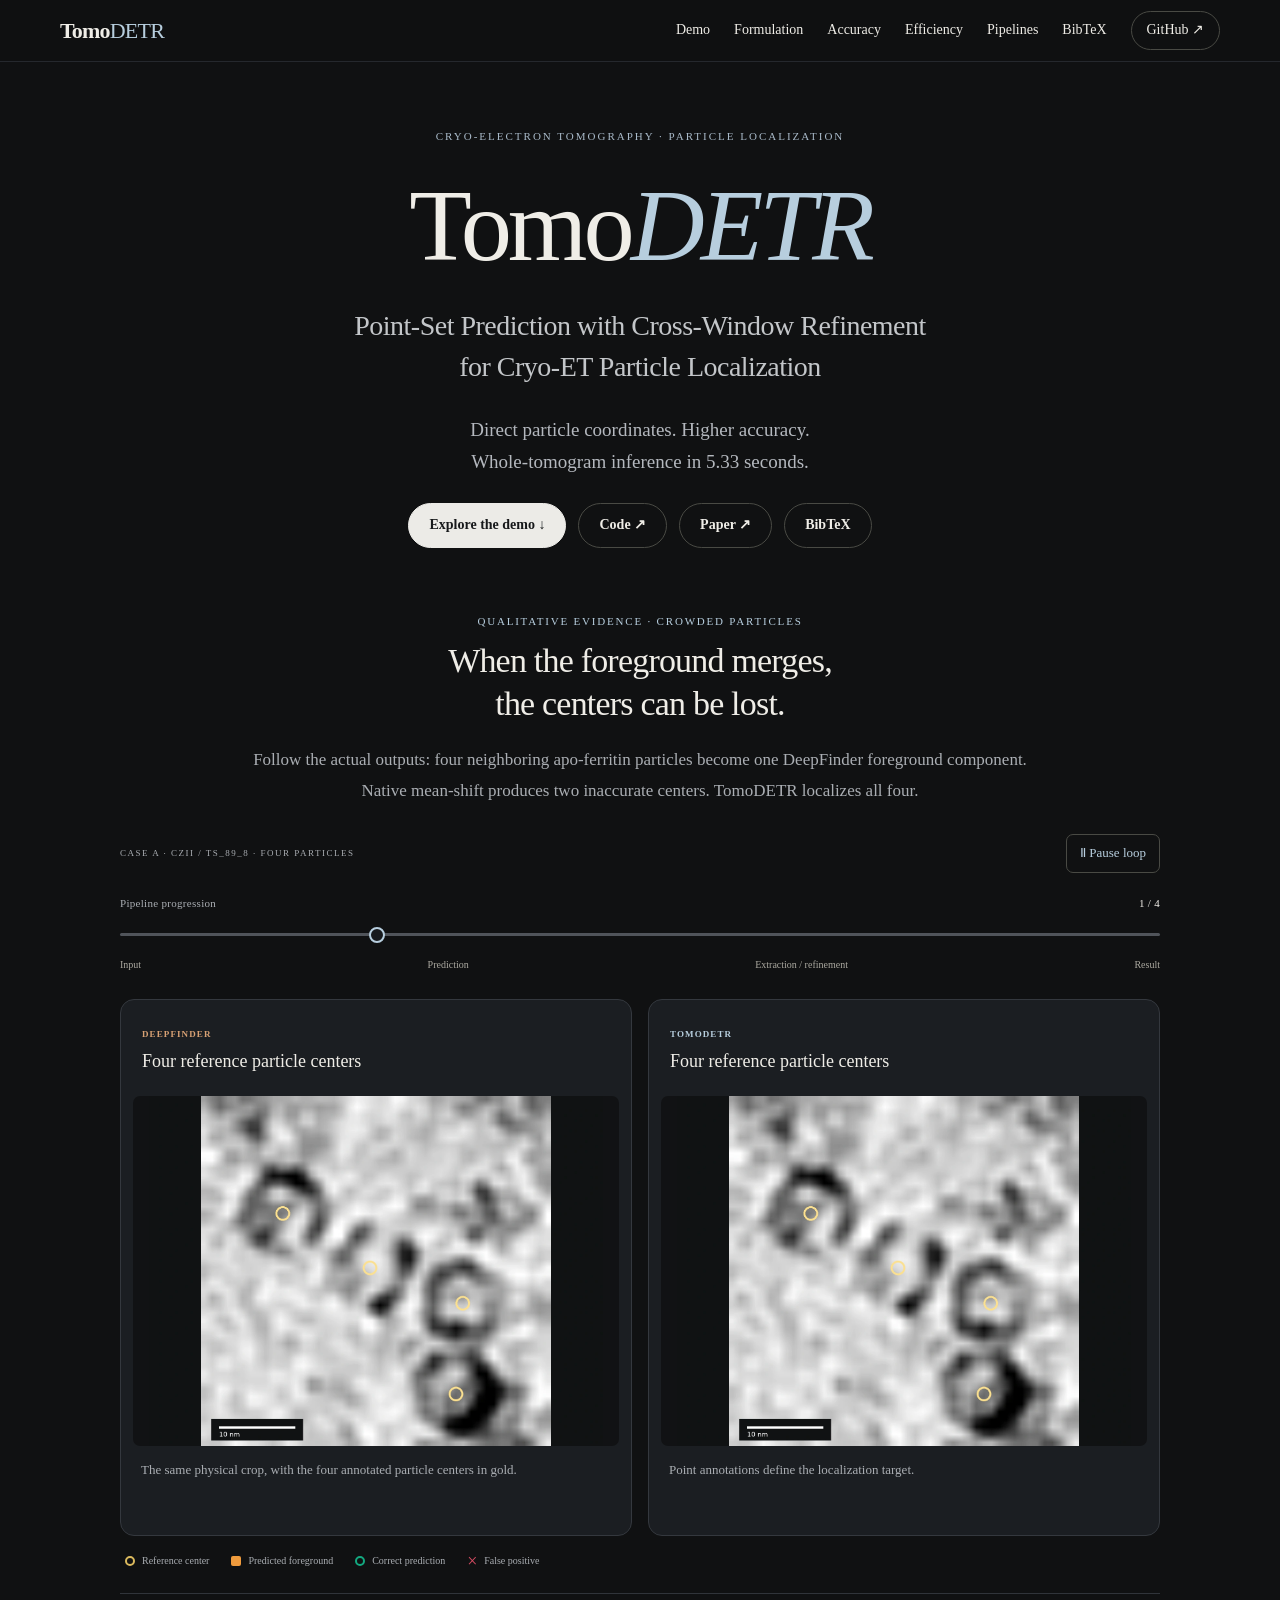
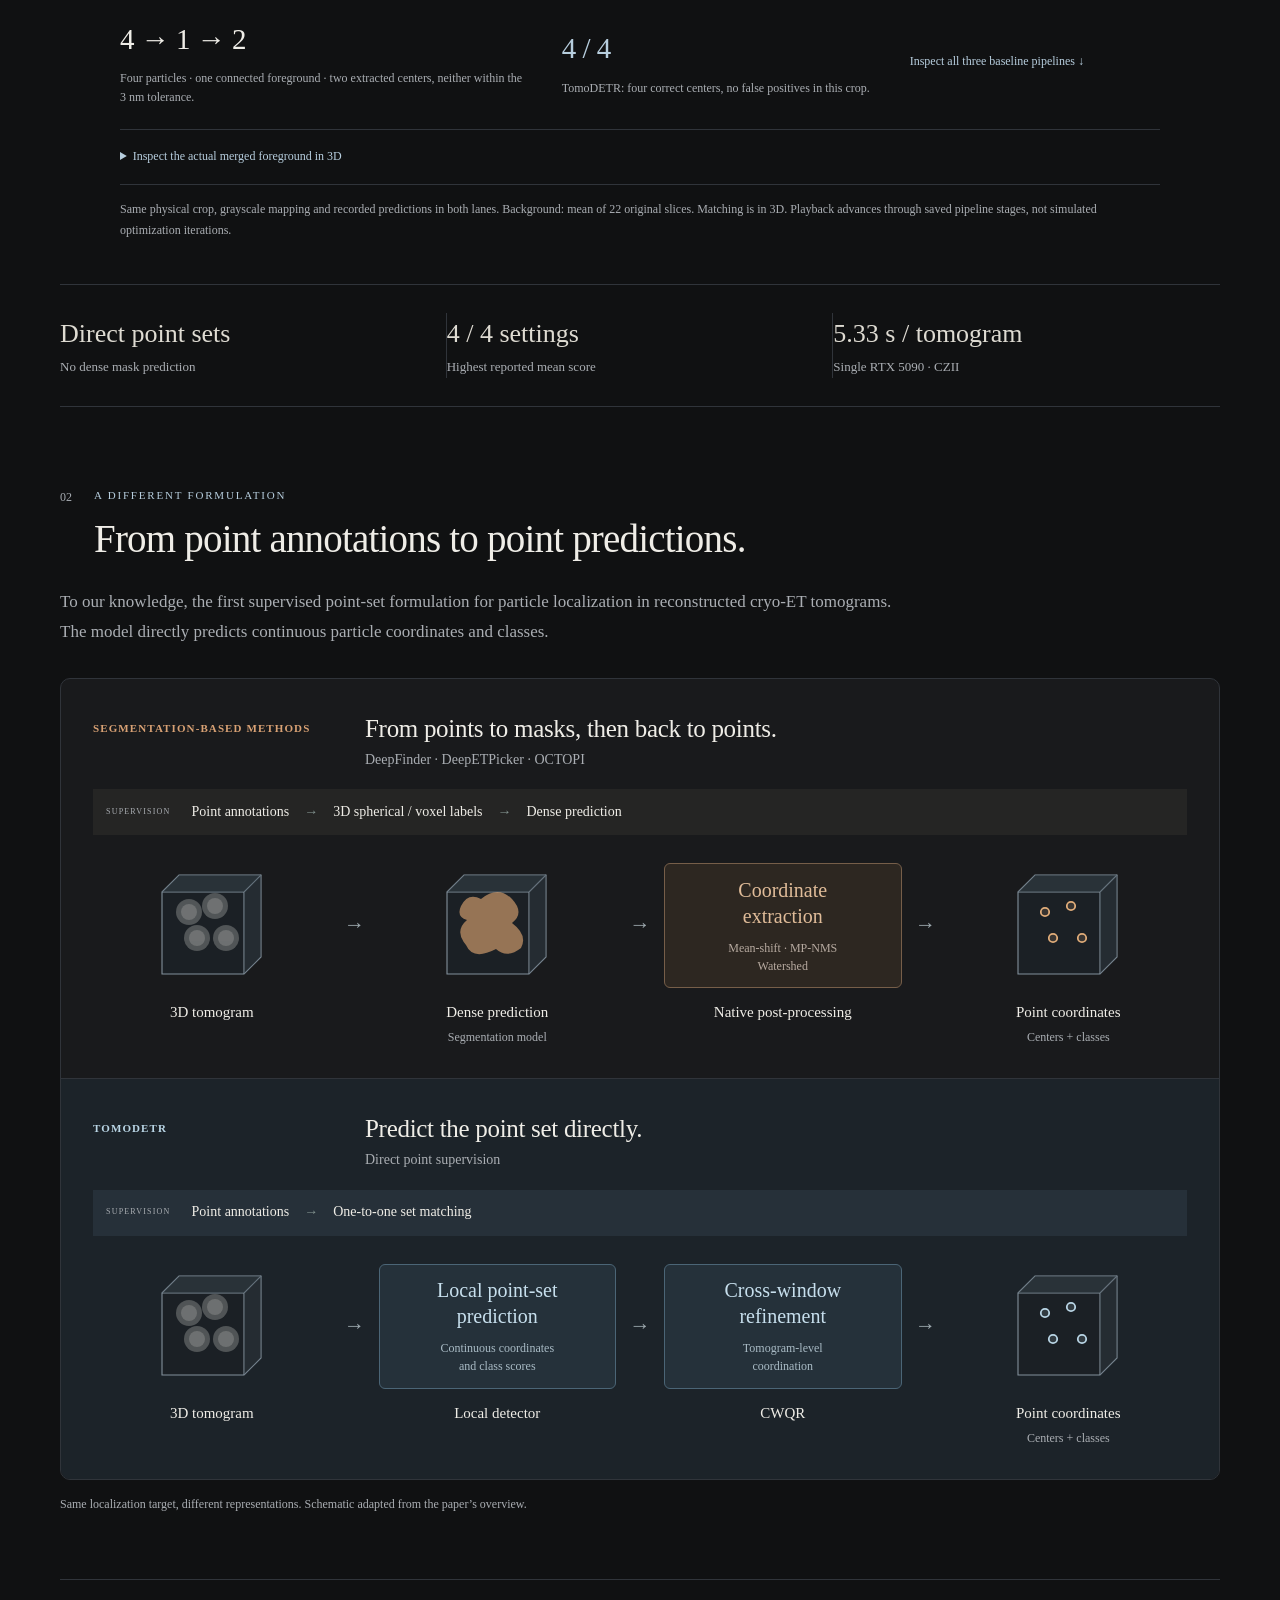
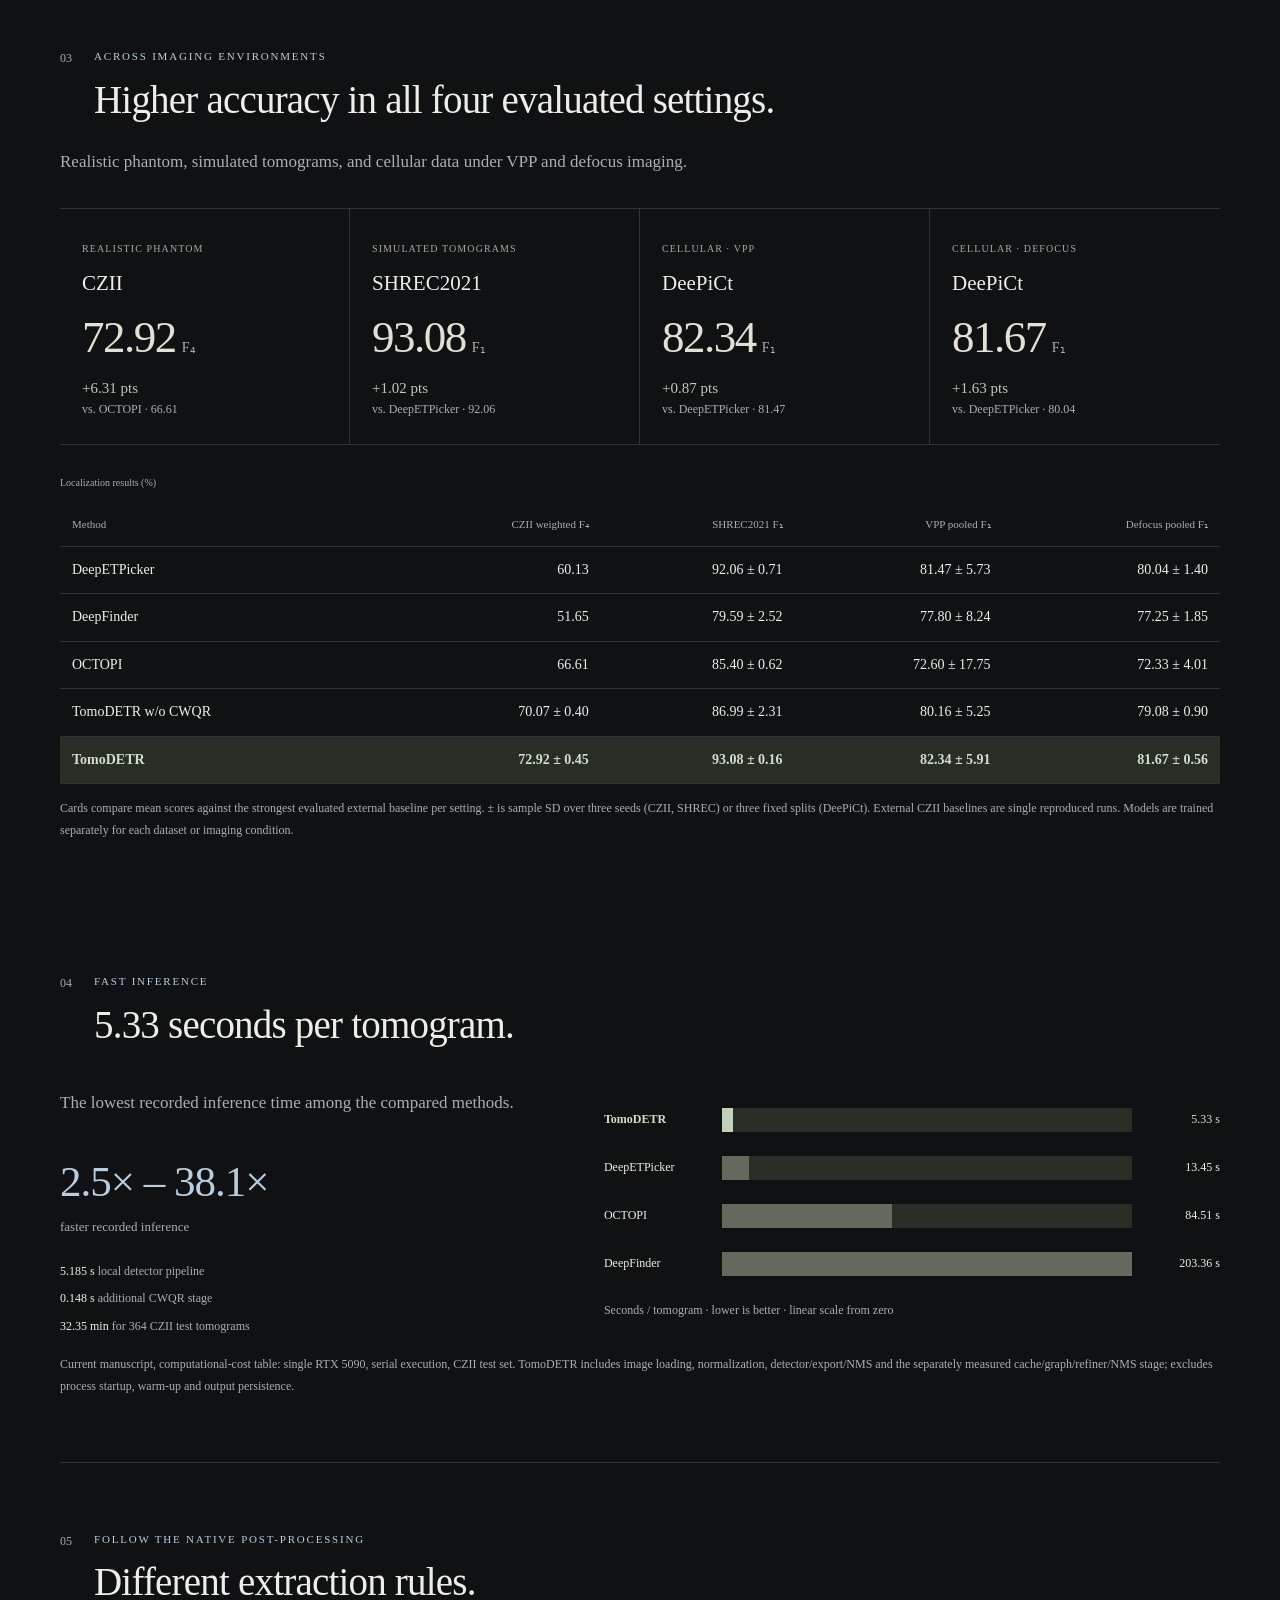
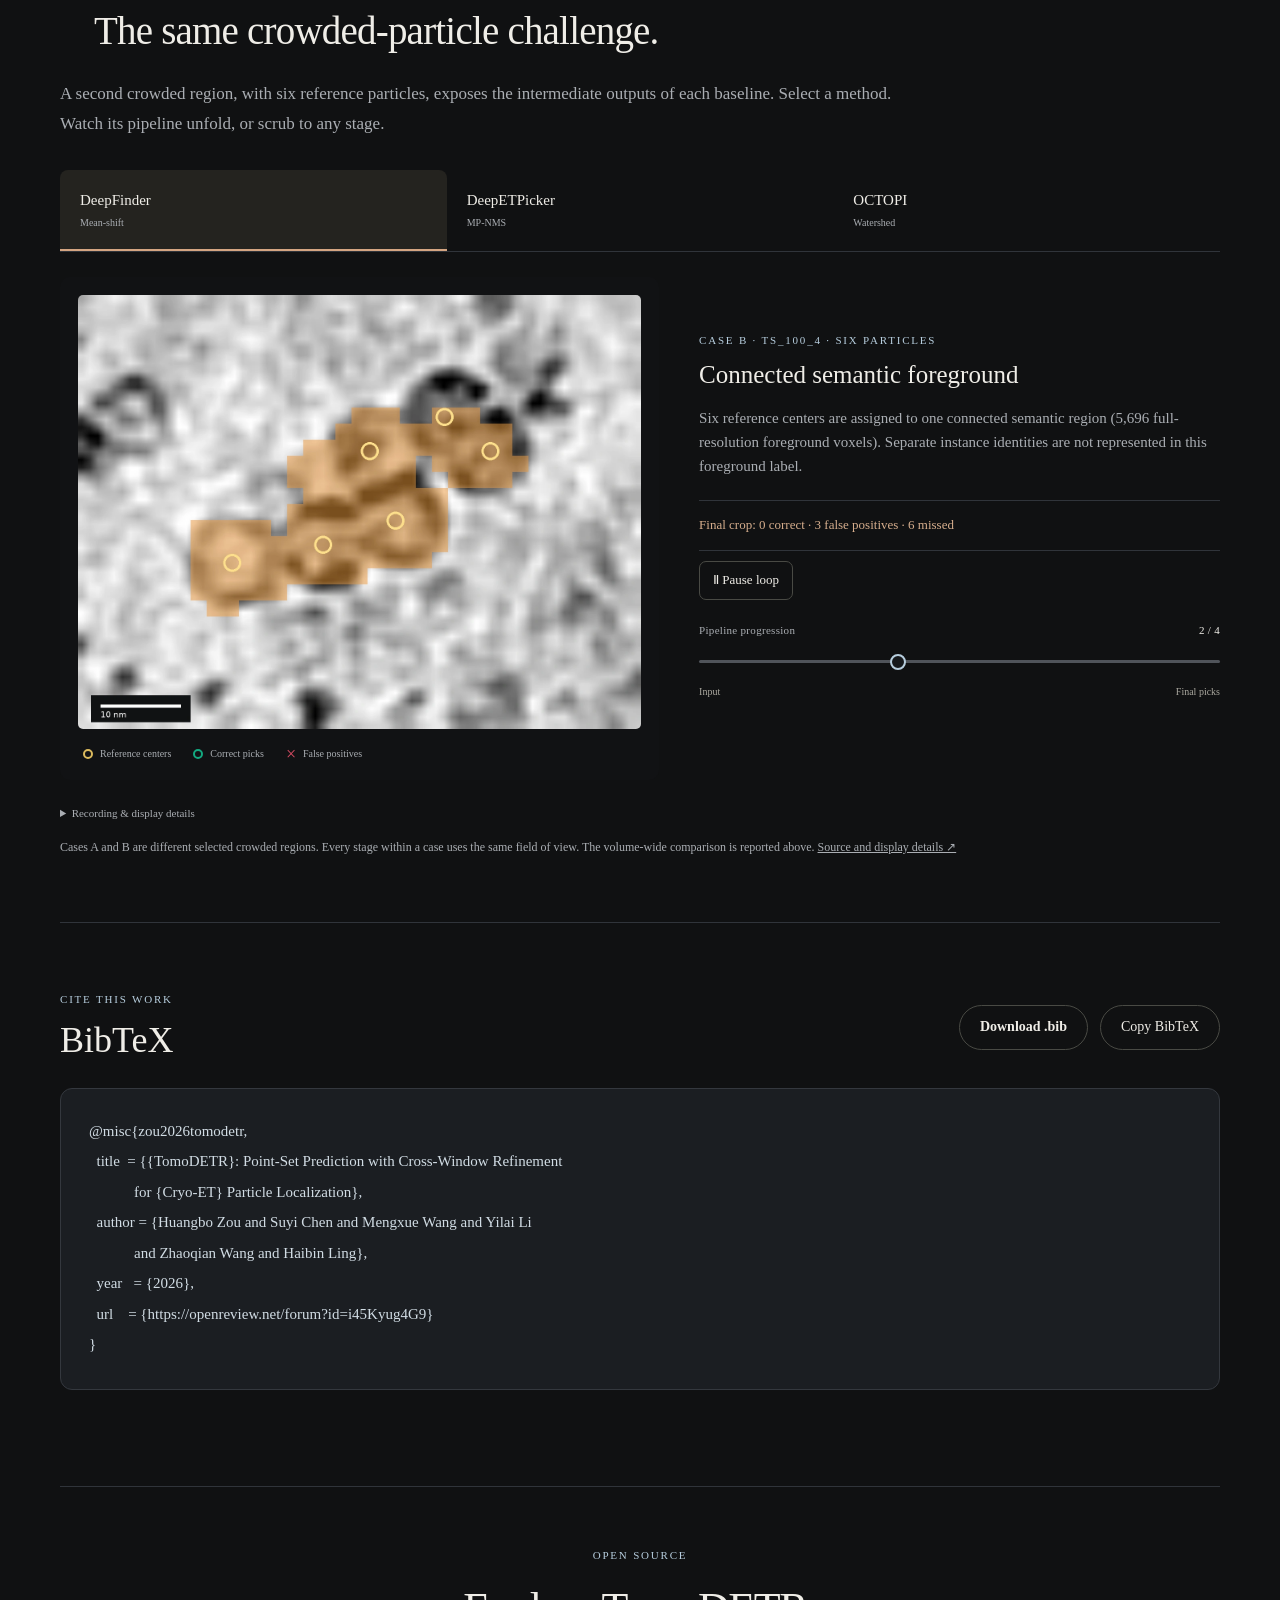
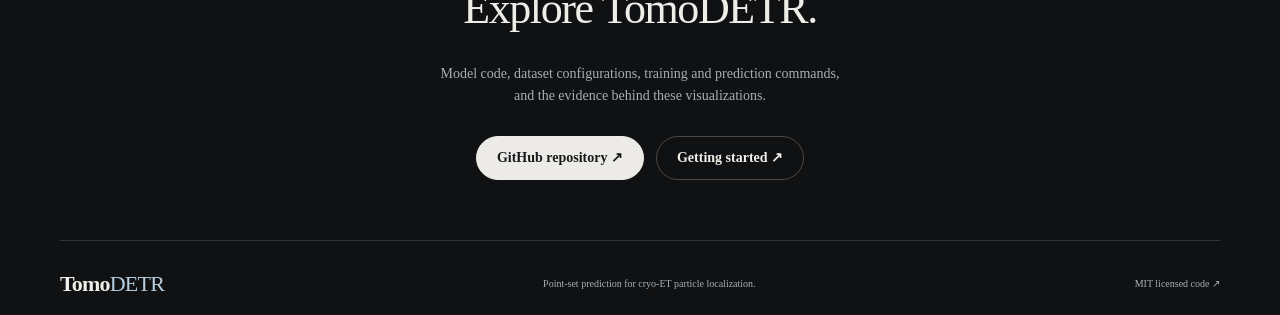
==== commit add78734: "Add BibTeX citation with author metadata and copy/download controls" ====
--- a/index.html
+++ b/index.html
@@ -1,5 +1,5 @@
-<!doctype html><html lang="en"><head><meta charset="utf-8"><meta name="theme-color" content="#101112"><meta name="viewport" content="width=device-width,initial-scale=1"><meta name="description" content="TomoDETR: direct point-set prediction for cryo-ET particle localization. Higher reported accuracy across four imaging settings and fast inference, with real dense-region stage comparisons."><title>TomoDETR — Point-Set Prediction for Cryo-ET</title><link rel="icon" href="assets/favicon.svg"><link rel="stylesheet" href="paper.css?v=0654b6b6bb43"></head><body><a class="skip" href="#crowded">Skip to qualitative comparison</a><header><a class="wordmark" href="#">Tomo<span>DETR</span></a><nav aria-label="Main navigation"><a href="#crowded">Demo</a><a href="#formulation">Formulation</a><a href="#accuracy">Accuracy</a><a href="#efficiency">Efficiency</a><a href="#native-traces">Pipelines</a><a class="repo" href="https://github.com/JackBo04/TomoDETR-release">GitHub ↗</a></nav></header><main>
-<section class="hero wrap"><p class="overline">CRYO-ELECTRON TOMOGRAPHY · PARTICLE LOCALIZATION</p><h1>Tomo<em>DETR</em></h1><h2>Point-Set Prediction with Cross-Window Refinement<br>for Cryo-ET Particle Localization</h2><p class="summary">Direct particle coordinates. Higher accuracy.<br>Whole-tomogram inference in 5.33 seconds.</p><div class="links"><a class="button dark" href="#crowded">Explore the demo ↓</a><a class="button" href="https://github.com/JackBo04/TomoDETR-release">Code ↗</a></div></section><section id="crowded" class="qualitative"><div class="wrap section"><div class="section-title"><span class="index">01</span><div><p class="overline">QUALITATIVE EVIDENCE · CROWDED PARTICLES</p><h2>When the foreground merges,<br>the centers can be lost.</h2></div></div><p class="section-lead">Follow the actual outputs: four neighboring apo-ferritin particles become one DeepFinder foreground component. Native mean-shift produces two inaccurate centers. TomoDETR localizes all four.</p><div class="figure-head"><span>CASE A · CZII / TS_89_8 · FOUR PARTICLES</span><button id="stage-play" aria-pressed="false">▶ Play recorded stages</button></div><div class="scrubber"><label for="focus-scrub">Pipeline progression <output id="focus-progress">1 / 4</output></label><input id="focus-scrub" type="range" min="0" max="3" step="0.001" value="0" aria-label="Comparison pipeline stage"><div class="scrub-labels"><span>Input</span><span>Prediction</span><span>Extraction / refinement</span><span>Result</span></div></div><div class="stage-nav" role="group" aria-label="Recorded pipeline stage"><button data-stage="0" aria-pressed="true"><small>01</small> Input & reference</button><button data-stage="1" aria-pressed="false"><small>02</small> Model output</button><button data-stage="2" aria-pressed="false"><small>03</small> Center extraction</button><button data-stage="3" aria-pressed="false"><small>04</small> Final localization</button></div><div class="focus-grid"><article><div class="panel-heading"><span class="method-tag amber">DEEPFINDER</span><h3 id="baseline-stage-title">Four reference particle centers</h3></div><img id="focus-baseline" src="assets/stages/focus-input.webp" width="700" height="540" alt="Original crowded region with four reference centers"><div class="panel-caption" id="baseline-stage-caption">The same tomogram crop and reference centers are shown in both lanes.</div></article><article><div class="panel-heading"><span class="method-tag">TOMODETR</span><h3 id="direct-stage-title">Four reference particle centers</h3></div><img id="focus-direct" src="assets/stages/focus-input.webp" width="700" height="540" alt="The same crowded region used for TomoDETR"><div class="panel-caption" id="direct-stage-caption">Direct point-set prediction uses center annotations.</div></article></div><div class="figure-legend"><span><i class="gold"></i> Reference center</span><span><i class="orange"></i> Predicted foreground</span><span><i class="green"></i> Correct prediction</span><span><i class="red">×</i> False positive</span></div><div class="evidence-row"><div><strong>4 → 1 → 2</strong><p>Four particles · one connected foreground · two extracted centers, neither within the 3 nm tolerance.</p></div><div><strong>4 / 4</strong><p>TomoDETR: four correct centers, no false positives in this crop.</p></div><a href="#native-traces">Inspect all three baseline pipelines ↓</a></div><details id="surface-details" class="surface-details"><summary>Inspect the actual merged foreground in 3D</summary><div class="surface-layout"><canvas id="surface" width="700" height="440" role="img" aria-label="Actual connected DeepFinder foreground in 3D with four reference centers and two native extracted centers"></canvas><div><h3>One connected region.<br>Four separate particles.</h3><p>The displayed surface is built from the saved semantic labelmap. Gold circles mark the four reference centers; red crosses mark the two native mean-shift centers.</p><button id="surface-play" aria-pressed="false">▶ Rotate foreground</button><p class="caption">Drag to rotate the recorded foreground.</p></div></div></details><p class="caption">Same physical crop, grayscale mapping and recorded predictions in both lanes. Background: mean of 22 original slices. Matching is in 3D. Playback advances through saved pipeline stages, not simulated optimization iterations.</p></div></section><div class="wrap key-results"><div class="hero-facts"><a href="#formulation"><strong>Direct point sets</strong><span>No dense mask prediction</span></a><a href="#accuracy"><strong>4 / 4 settings</strong><span>Highest reported mean score</span></a><a href="#efficiency"><strong>5.33 s / tomogram</strong><span>Single RTX 5090 · CZII</span></a></div></div>
+<!doctype html><html lang="en"><head><meta charset="utf-8"><meta name="theme-color" content="#101112"><meta name="viewport" content="width=device-width,initial-scale=1"><meta name="description" content="TomoDETR: direct point-set prediction for cryo-ET particle localization. Higher reported accuracy across four imaging settings and fast inference, with real dense-region stage comparisons."><title>TomoDETR — Point-Set Prediction for Cryo-ET</title><link rel="icon" href="assets/favicon.svg"><link rel="stylesheet" href="paper.css?v=0331c69d7bbb"></head><body><a class="skip" href="#crowded">Skip to qualitative comparison</a><header><a class="wordmark" href="#">Tomo<span>DETR</span></a><nav aria-label="Main navigation"><a href="#crowded">Demo</a><a href="#formulation">Formulation</a><a href="#accuracy">Accuracy</a><a href="#efficiency">Efficiency</a><a href="#native-traces">Pipelines</a><a href="#citation">BibTeX</a><a class="repo" href="https://github.com/JackBo04/TomoDETR-release">GitHub ↗</a></nav></header><main>
+<section class="hero wrap"><p class="overline">CRYO-ELECTRON TOMOGRAPHY · PARTICLE LOCALIZATION</p><h1>Tomo<em>DETR</em></h1><h2>Point-Set Prediction with Cross-Window Refinement<br>for Cryo-ET Particle Localization</h2><p class="summary">Direct particle coordinates. Higher accuracy.<br>Whole-tomogram inference in 5.33 seconds.</p><div class="links"><a class="button dark" href="#crowded">Explore the demo ↓</a><a class="button" href="https://github.com/JackBo04/TomoDETR-release">Code ↗</a><a class="button" href="https://openreview.net/forum?id=i45Kyug4G9">Paper ↗</a><a class="button" href="#citation">BibTeX</a></div></section><section id="crowded" class="qualitative"><div class="wrap section"><div class="section-title"><span class="index">01</span><div><p class="overline">QUALITATIVE EVIDENCE · CROWDED PARTICLES</p><h2>When the foreground merges,<br>the centers can be lost.</h2></div></div><p class="section-lead">Follow the actual outputs: four neighboring apo-ferritin particles become one DeepFinder foreground component. Native mean-shift produces two inaccurate centers. TomoDETR localizes all four.</p><div class="figure-head"><span>CASE A · CZII / TS_89_8 · FOUR PARTICLES</span><button id="stage-play" aria-pressed="false">▶ Play recorded stages</button></div><div class="scrubber"><label for="focus-scrub">Pipeline progression <output id="focus-progress">1 / 4</output></label><input id="focus-scrub" type="range" min="0" max="3" step="0.001" value="0" aria-label="Comparison pipeline stage"><div class="scrub-labels"><span>Input</span><span>Prediction</span><span>Extraction / refinement</span><span>Result</span></div></div><div class="stage-nav" role="group" aria-label="Recorded pipeline stage"><button data-stage="0" aria-pressed="true"><small>01</small> Input & reference</button><button data-stage="1" aria-pressed="false"><small>02</small> Model output</button><button data-stage="2" aria-pressed="false"><small>03</small> Center extraction</button><button data-stage="3" aria-pressed="false"><small>04</small> Final localization</button></div><div class="focus-grid"><article><div class="panel-heading"><span class="method-tag amber">DEEPFINDER</span><h3 id="baseline-stage-title">Four reference particle centers</h3></div><img id="focus-baseline" src="assets/stages/focus-input.webp" width="700" height="540" alt="Original crowded region with four reference centers"><div class="panel-caption" id="baseline-stage-caption">The same tomogram crop and reference centers are shown in both lanes.</div></article><article><div class="panel-heading"><span class="method-tag">TOMODETR</span><h3 id="direct-stage-title">Four reference particle centers</h3></div><img id="focus-direct" src="assets/stages/focus-input.webp" width="700" height="540" alt="The same crowded region used for TomoDETR"><div class="panel-caption" id="direct-stage-caption">Direct point-set prediction uses center annotations.</div></article></div><div class="figure-legend"><span><i class="gold"></i> Reference center</span><span><i class="orange"></i> Predicted foreground</span><span><i class="green"></i> Correct prediction</span><span><i class="red">×</i> False positive</span></div><div class="evidence-row"><div><strong>4 → 1 → 2</strong><p>Four particles · one connected foreground · two extracted centers, neither within the 3 nm tolerance.</p></div><div><strong>4 / 4</strong><p>TomoDETR: four correct centers, no false positives in this crop.</p></div><a href="#native-traces">Inspect all three baseline pipelines ↓</a></div><details id="surface-details" class="surface-details"><summary>Inspect the actual merged foreground in 3D</summary><div class="surface-layout"><canvas id="surface" width="700" height="440" role="img" aria-label="Actual connected DeepFinder foreground in 3D with four reference centers and two native extracted centers"></canvas><div><h3>One connected region.<br>Four separate particles.</h3><p>The displayed surface is built from the saved semantic labelmap. Gold circles mark the four reference centers; red crosses mark the two native mean-shift centers.</p><button id="surface-play" aria-pressed="false">▶ Rotate foreground</button><p class="caption">Drag to rotate the recorded foreground.</p></div></div></details><p class="caption">Same physical crop, grayscale mapping and recorded predictions in both lanes. Background: mean of 22 original slices. Matching is in 3D. Playback advances through saved pipeline stages, not simulated optimization iterations.</p></div></section><div class="wrap key-results"><div class="hero-facts"><a href="#formulation"><strong>Direct point sets</strong><span>No dense mask prediction</span></a><a href="#accuracy"><strong>4 / 4 settings</strong><span>Highest reported mean score</span></a><a href="#efficiency"><strong>5.33 s / tomogram</strong><span>Single RTX 5090 · CZII</span></a></div></div>
 <section id="formulation" class="wrap section"><div class="section-title"><span class="index">02</span><div><p class="overline">A DIFFERENT FORMULATION</p><h2>From point annotations to point predictions.</h2></div></div><p class="section-lead">To our knowledge, the first supervised point-set formulation for particle localization in reconstructed cryo-ET tomograms. The model directly predicts continuous particle coordinates and classes.</p><div class="paradigm paper-paradigm" role="figure" aria-label="Two localization pipelines with the same input tomogram and output coordinate system. Dense methods predict voxel responses and extract centers; TomoDETR predicts and refines point sets directly.">
 <div class="lane baseline"><div class="lane-title"><span class="method-tag">SEGMENTATION-BASED METHODS</span><h3>From points to masks, then back to points.</h3><p>DeepFinder · DeepETPicker · OCTOPI</p></div><div class="supervision"><span>SUPERVISION</span><b>Point annotations</b><i>→</i><b>3D spherical / voxel labels</b><i>→</i><b>Dense prediction</b></div><div class="flow"><div class="flow-node"><svg class="coordinate-cube" data-representation="input" viewBox="0 0 150 125" aria-hidden="true"><path d="M25 29L42 12H124V94L107 111H25Z" fill="#1b2025" stroke="#82909b" stroke-width="1.1"/><path d="M25 29H107V111M107 29L124 12" fill="none" stroke="#82909b" stroke-width="1.1"/><path d="M25 29L42 12H124L107 29Z" fill="#38444c" opacity=".5"/><path d="M107 29L124 12V94L107 111Z" fill="#38444c" opacity=".35"/><circle cx="52" cy="49" r="13" fill="#9b9e9c" opacity=".42"/><circle cx="52" cy="49" r="8" fill="#b9bcb7" opacity=".28"/><circle cx="78" cy="43" r="13" fill="#9b9e9c" opacity=".42"/><circle cx="78" cy="43" r="8" fill="#b9bcb7" opacity=".28"/><circle cx="60" cy="75" r="13" fill="#9b9e9c" opacity=".42"/><circle cx="60" cy="75" r="8" fill="#b9bcb7" opacity=".28"/><circle cx="89" cy="75" r="13" fill="#9b9e9c" opacity=".42"/><circle cx="89" cy="75" r="8" fill="#b9bcb7" opacity=".28"/></svg><b>3D tomogram</b></div><span class="flow-arrow" aria-hidden="true">→</span><div class="flow-node"><svg class="coordinate-cube" data-representation="dense" viewBox="0 0 150 125" aria-hidden="true"><path d="M25 29L42 12H124V94L107 111H25Z" fill="#1b2025" stroke="#82909b" stroke-width="1.1"/><path d="M25 29H107V111M107 29L124 12" fill="none" stroke="#82909b" stroke-width="1.1"/><path d="M25 29L42 12H124L107 29Z" fill="#38444c" opacity=".5"/><path d="M107 29L124 12V94L107 111Z" fill="#38444c" opacity=".35"/><path d="M39 43Q46 29 59 36Q76 22 90 36Q103 50 90 60Q106 72 99 85Q85 96 74 86Q51 98 44 82Q32 68 45 57Q34 54 39 43Z" fill="#d6a06e" opacity=".66"/></svg><b>Dense prediction</b><small>Segmentation model</small></div><span class="flow-arrow" aria-hidden="true">→</span><div class="flow-node"><div class="model-box"><span>Coordinate<br>extraction</span><small>Mean-shift · MP-NMS<br>Watershed</small></div><b>Native post-processing</b></div><span class="flow-arrow" aria-hidden="true">→</span><div class="flow-node"><svg class="coordinate-cube" data-representation="points" viewBox="0 0 150 125" aria-hidden="true"><path d="M25 29L42 12H124V94L107 111H25Z" fill="#1b2025" stroke="#82909b" stroke-width="1.1"/><path d="M25 29H107V111M107 29L124 12" fill="none" stroke="#82909b" stroke-width="1.1"/><path d="M25 29L42 12H124L107 29Z" fill="#38444c" opacity=".5"/><path d="M107 29L124 12V94L107 111Z" fill="#38444c" opacity=".35"/><circle cx="52" cy="49" r="4.2" fill="#e0ac79" fill-opacity=".15" stroke="#e0ac79" stroke-width="1.8"/><circle cx="78" cy="43" r="4.2" fill="#e0ac79" fill-opacity=".15" stroke="#e0ac79" stroke-width="1.8"/><circle cx="60" cy="75" r="4.2" fill="#e0ac79" fill-opacity=".15" stroke="#e0ac79" stroke-width="1.8"/><circle cx="89" cy="75" r="4.2" fill="#e0ac79" fill-opacity=".15" stroke="#e0ac79" stroke-width="1.8"/></svg><b>Point coordinates</b><small>Centers + classes</small></div></div></div>
 <div class="lane direct"><div class="lane-title"><span class="method-tag">TOMODETR</span><h3>Predict the point set directly.</h3><p>Direct point supervision</p></div><div class="supervision"><span>SUPERVISION</span><b>Point annotations</b><i>→</i><b>One-to-one set matching</b></div><div class="flow"><div class="flow-node"><svg class="coordinate-cube" data-representation="input" viewBox="0 0 150 125" aria-hidden="true"><path d="M25 29L42 12H124V94L107 111H25Z" fill="#1b2025" stroke="#82909b" stroke-width="1.1"/><path d="M25 29H107V111M107 29L124 12" fill="none" stroke="#82909b" stroke-width="1.1"/><path d="M25 29L42 12H124L107 29Z" fill="#38444c" opacity=".5"/><path d="M107 29L124 12V94L107 111Z" fill="#38444c" opacity=".35"/><circle cx="52" cy="49" r="13" fill="#9b9e9c" opacity=".42"/><circle cx="52" cy="49" r="8" fill="#b9bcb7" opacity=".28"/><circle cx="78" cy="43" r="13" fill="#9b9e9c" opacity=".42"/><circle cx="78" cy="43" r="8" fill="#b9bcb7" opacity=".28"/><circle cx="60" cy="75" r="13" fill="#9b9e9c" opacity=".42"/><circle cx="60" cy="75" r="8" fill="#b9bcb7" opacity=".28"/><circle cx="89" cy="75" r="13" fill="#9b9e9c" opacity=".42"/><circle cx="89" cy="75" r="8" fill="#b9bcb7" opacity=".28"/></svg><b>3D tomogram</b></div><span class="flow-arrow" aria-hidden="true">→</span><div class="flow-node"><div class="model-box"><span>Local point-set<br>prediction</span><small>Continuous coordinates<br>and class scores</small></div><b>Local detector</b></div><span class="flow-arrow" aria-hidden="true">→</span><div class="flow-node"><div class="model-box"><span>Cross-window<br>refinement</span><small>Tomogram-level<br>coordination</small></div><b>CWQR</b></div><span class="flow-arrow" aria-hidden="true">→</span><div class="flow-node"><svg class="coordinate-cube" data-representation="points" viewBox="0 0 150 125" aria-hidden="true"><path d="M25 29L42 12H124V94L107 111H25Z" fill="#1b2025" stroke="#82909b" stroke-width="1.1"/><path d="M25 29H107V111M107 29L124 12" fill="none" stroke="#82909b" stroke-width="1.1"/><path d="M25 29L42 12H124L107 29Z" fill="#38444c" opacity=".5"/><path d="M107 29L124 12V94L107 111Z" fill="#38444c" opacity=".35"/><circle cx="52" cy="49" r="4.2" fill="#b9d5e5" fill-opacity=".15" stroke="#b9d5e5" stroke-width="1.8"/><circle cx="78" cy="43" r="4.2" fill="#b9d5e5" fill-opacity=".15" stroke="#b9d5e5" stroke-width="1.8"/><circle cx="60" cy="75" r="4.2" fill="#b9d5e5" fill-opacity=".15" stroke="#b9d5e5" stroke-width="1.8"/><circle cx="89" cy="75" r="4.2" fill="#b9d5e5" fill-opacity=".15" stroke="#b9d5e5" stroke-width="1.8"/></svg><b>Point coordinates</b><small>Centers + classes</small></div></div></div>
@@ -8,5 +8,13 @@
 <section id="efficiency" class="wrap section"><div class="section-title"><span class="index">04</span><div><p class="overline">FAST INFERENCE</p><h2>5.33 seconds per tomogram.</h2></div></div><div class="speed-layout"><div class="speed-copy"><p class="section-lead">The lowest recorded inference time among the compared methods.</p><div class="speed-number">2.5× – 38.1×<span>faster recorded inference</span></div><p class="speed-detail"><b>5.185 s</b> local detector pipeline<br><b>0.148 s</b> additional CWQR stage<br><b>32.35 min</b> for 364 CZII test tomograms</p></div><div class="speed-bars"><div class="speed-row ours"><span>TomoDETR</span><div><i style="width:2.62%"></i></div><b>5.33 s</b></div><div class="speed-row"><span>DeepETPicker</span><div><i style="width:6.61%"></i></div><b>13.45 s</b></div><div class="speed-row"><span>OCTOPI</span><div><i style="width:41.56%"></i></div><b>84.51 s</b></div><div class="speed-row"><span>DeepFinder</span><div><i style="width:100%"></i></div><b>203.36 s</b></div><p class="caption">Seconds / tomogram · lower is better · linear scale from zero</p></div></div><p class="caption">Current manuscript, computational-cost table: single RTX 5090, serial execution, CZII test set. TomoDETR includes image loading, normalization, detector/export/NMS and the separately measured cache/graph/refiner/NMS stage; excludes process startup, warm-up and output persistence.</p></section>
 
 <section id="native-traces" class="wrap section"><div class="section-title"><span class="index">05</span><div><p class="overline">FOLLOW THE NATIVE POST-PROCESSING</p><h2>Different extraction rules.<br>The same crowded-particle challenge.</h2></div></div><p class="section-lead">A second crowded region, with six reference particles, exposes the intermediate outputs of each baseline. Select a method. Watch its pipeline unfold, or scrub to any stage.</p><div class="trace-tabs" role="group" aria-label="Baseline pipeline"><button data-method="DeepFinder" aria-pressed="true">DeepFinder <small>Mean-shift</small></button><button data-method="DeepETPicker" aria-pressed="false">DeepETPicker <small>MP-NMS</small></button><button data-method="OCTOPI" aria-pressed="false">OCTOPI <small>Watershed</small></button></div><div class="trace-layout"><div class="trace-main"><img id="trace-image" src="assets/stages/deepfinder-mask.webp" width="700" height="540" alt="Saved DeepFinder semantic foreground in a second crowded region"><div id="trace-scale" class="trace-scale" hidden><span id="trace-scale-name">Probability</span><i></i><span>0 → 1</span></div><div class="figure-legend"><span><i class="gold"></i> Reference centers</span><span><i class="green"></i> Correct picks</span><span><i class="red">×</i> False positives</span></div></div><aside><p class="overline">CASE B · TS_100_4 · SIX PARTICLES</p><h3 id="trace-title">Predicted semantic foreground</h3><p id="trace-description"></p><div id="trace-result" class="trace-result"></div><button id="trace-play" aria-pressed="false">▶ Play this pipeline</button><div class="scrubber"><label for="trace-scrub">Pipeline progression <output id="trace-progress"></output></label><input id="trace-scrub" type="range" min="0" max="3" step="0.001" value="0" aria-label="Native postprocessing stage"><div class="scrub-labels"><span>Input</span><span>Final picks</span></div></div><ol id="trace-steps"></ol></aside></div><div class="trace-thumbs" id="trace-thumbs" aria-label="All recorded stages"></div><details class="display-notes"><summary>Recording & display details</summary><p class="caption" id="trace-footnote"></p></details><p class="caption">Cases A and B are different selected crowded regions. Every stage within a case uses the same field of view. The volume-wide comparison is reported above. <a href="assets/stages/PROVENANCE.md">Source and display details ↗</a></p></section>
-<section class="closing wrap"><p class="overline">OPEN SOURCE</p><h2>Explore TomoDETR.</h2><p>Model code, dataset configurations, training and prediction commands,<br>and the evidence behind these visualizations.</p><div class="links"><a class="button dark" href="https://github.com/JackBo04/TomoDETR-release">GitHub repository ↗</a><a class="button" href="https://github.com/JackBo04/TomoDETR-release/blob/main/docs/GETTING_STARTED.md">Getting started ↗</a></div></section>
-</main><footer class="wrap"><a class="wordmark" href="#">Tomo<span>DETR</span></a><span>Point-set prediction for cryo-ET particle localization.</span><a href="https://github.com/JackBo04/TomoDETR-release/blob/main/LICENSE">MIT licensed code ↗</a></footer><script src="paper.js?v=2092e7edb869" defer></script></body></html>
+<section id="citation" class="wrap section"><div class="citation-heading"><div><p class="overline">CITE THIS WORK</p><h2>BibTeX</h2></div><div class="citation-actions"><a class="button" href="citation.bib" download="TomoDETR.bib">Download .bib</a><button id="copy-citation" type="button">Copy BibTeX</button></div></div><pre class="citation-code"><code id="citation-text">@misc{zou2026tomodetr,
+  title  = {{TomoDETR}: Point-Set Prediction with Cross-Window Refinement
+            for {Cryo-ET} Particle Localization},
+  author = {Huangbo Zou and Suyi Chen and Mengxue Wang and Yilai Li
+            and Zhaoqian Wang and Haibin Ling},
+  year   = {2026},
+  url    = {https://openreview.net/forum?id=i45Kyug4G9}
+}
+</code></pre><p id="citation-status" role="status" aria-live="polite"></p></section><section class="closing wrap"><p class="overline">OPEN SOURCE</p><h2>Explore TomoDETR.</h2><p>Model code, dataset configurations, training and prediction commands,<br>and the evidence behind these visualizations.</p><div class="links"><a class="button dark" href="https://github.com/JackBo04/TomoDETR-release">GitHub repository ↗</a><a class="button" href="https://github.com/JackBo04/TomoDETR-release/blob/main/docs/GETTING_STARTED.md">Getting started ↗</a></div></section>
+</main><footer class="wrap"><a class="wordmark" href="#">Tomo<span>DETR</span></a><span>Point-set prediction for cryo-ET particle localization.</span><a href="https://github.com/JackBo04/TomoDETR-release/blob/main/LICENSE">MIT licensed code ↗</a></footer><script src="paper.js?v=4e498dd294a3" defer></script></body></html>
--- a/paper.css
+++ b/paper.css
@@ -19,3 +19,5 @@
 :root{--paper:#101112;--soft:#17191c;--line:#30343a;--green:#b7cede;--muted:#aaaeb3}
 body{-webkit-font-smoothing:antialiased;text-rendering:optimizeLegibility}html{scroll-padding-top:80px}header{height:62px;width:100%;padding:0 max(24px,calc((100% - 1160px)/2));position:sticky;top:0;z-index:20;background:#101112ed;backdrop-filter:blur(12px);border-bottom:1px solid #25282d}.wordmark{font-size:22px}nav{gap:24px;font-size:14px}.repo{border-radius:999px}.hero{padding:66px 0 35px}.hero>.overline{color:#a9bac9;letter-spacing:2px}.hero h1{font-size:clamp(66px,8vw,104px);letter-spacing:-4px;line-height:1.1;margin:24px 0}.hero h1 em{font-style:italic;color:#b7cede;font-weight:400}.hero h2{max-width:820px;margin:auto;font-size:28px;line-height:1.45;color:#c3c6c9}.hero .summary{color:#b4b8be;font-size:19px;margin:27px auto 0;line-height:1.65}.hero .links{margin-top:26px}.button{border-radius:999px;font-size:14px;padding:10px 20px}.button.dark{background:#ecebe7;color:#17191b;border-color:#ecebe7}.section{padding-top:68px;padding-bottom:64px}.section-title h2{font-size:39px;line-height:1.25;letter-spacing:-.8px}.section-lead{max-width:850px;font-size:17px;line-height:1.8}.tinted{background:var(--paper);border:0}.qualitative{background:var(--paper);border:0}.qualitative>.section{padding-top:30px;padding-bottom:12px}.qualitative .section-title{justify-content:center;text-align:center}.qualitative .index{display:none}.qualitative .section-title h2{font-size:34px}.qualitative .section-lead{max-width:790px;margin:20px auto 28px;text-align:center}.qualitative .figure-head,.qualitative .scrubber,.qualitative .focus-grid,.qualitative .figure-legend{max-width:1040px;margin-left:auto;margin-right:auto}.focus-grid{gap:16px}.focus-grid article{border-radius:14px;background:#1b1e22;border-color:#34383e;padding:12px}.focus-grid img{border-radius:7px;max-height:350px}.panel-heading{padding:7px 9px 15px;min-height:84px}.panel-heading h3{font-size:18px}.panel-caption{padding:14px 8px 8px;min-height:77px;font-size:13px}.qualitative .evidence-row,.qualitative .surface-details,.qualitative .section>.caption{max-width:1040px;margin-left:auto;margin-right:auto}.evidence-row{margin-top:24px;padding:22px 0}.evidence-row strong{font-size:29px}.hero-facts{margin:30px 0 0;padding:28px 0}.hero-facts strong{font-size:26px}.hero-facts span{font-size:13px}.key-results{padding-bottom:12px}.score-grid{border:0;border-radius:0;border-top:1px solid var(--line);border-bottom:1px solid var(--line);background:transparent}.score-grid article{padding:25px 22px}.score-grid article>span{font-size:10px}.score-grid h3{font-size:21px}.score-grid p{font-size:12px}.score-grid p b{font-size:15px}.score-grid strong{font-size:45px}.trace-tabs button{border-radius:8px 8px 0 0}.scrubber input{appearance:none;background:transparent}.scrubber input::-webkit-slider-runnable-track{height:3px;background:#50545a;border-radius:3px}.scrubber input::-webkit-slider-thumb{appearance:none;width:16px;height:16px;margin-top:-6.5px;border:2px solid #b7cede;background:#16191c;border-radius:50%}.scrubber input::-moz-range-track{height:3px;background:#50545a}.scrubber input::-moz-range-thumb{width:13px;height:13px;background:#16191c;border:2px solid #b7cede;border-radius:50%}.closing{padding:60px 0}.overline{color:#b7cede}.index{color:#a5aab0}#formulation,#efficiency{border-bottom:1px solid var(--line)}
 @media(max-width:600px){header{height:58px;padding:0 22px}nav{gap:10px}nav>a:first-child{display:block}.hero{padding:42px 0 24px}.hero h1{font-size:64px;letter-spacing:-3px}.hero h2{font-size:22px}.hero .summary{font-size:16px}.section-title h2{font-size:30px}.qualitative .section-title h2{font-size:28px}.qualitative .section-lead{font-size:15px}.focus-grid{gap:8px}.focus-grid article{padding:6px;border-radius:9px}.panel-heading{padding:7px 3px 10px;min-height:108px}.panel-heading h3{font-size:14px}.panel-caption{padding:10px 3px 4px;font-size:11px;min-height:125px}.hero-facts strong{font-size:18px}.hero-facts span{font-size:11px}.score-grid article{padding:20px 13px}.score-grid strong{font-size:36px}.score-grid article>span{font-size:8px}.section{padding:45px 0}.hero-facts{gap:8px}.qualitative .evidence-row{gap:18px}.hero-facts>a{padding:0 4px}}
+
+#citation{border-top:1px solid var(--line)}.citation-heading{display:flex;justify-content:space-between;align-items:center;gap:24px;margin-bottom:24px}.citation-heading h2{font-size:36px;font-weight:400;line-height:1.3;margin-top:8px}.citation-actions{display:flex;align-items:center;gap:12px}.citation-actions button{border-radius:999px;padding:10px 20px;font-size:14px}.citation-code{margin:0;padding:28px;background:#1b1e22;border:1px solid #34383e;border-radius:12px;white-space:pre-wrap;overflow-wrap:anywhere;line-height:1.9;font-size:15px}.citation-code code{font-family:Georgia,"Times New Roman",serif;color:#d1dce4}#citation-status{font-size:13px;color:var(--muted);min-height:24px;margin-top:8px}@media(max-width:600px){.citation-heading{align-items:flex-start;flex-direction:column;gap:15px}.citation-code{padding:18px;font-size:13px}}
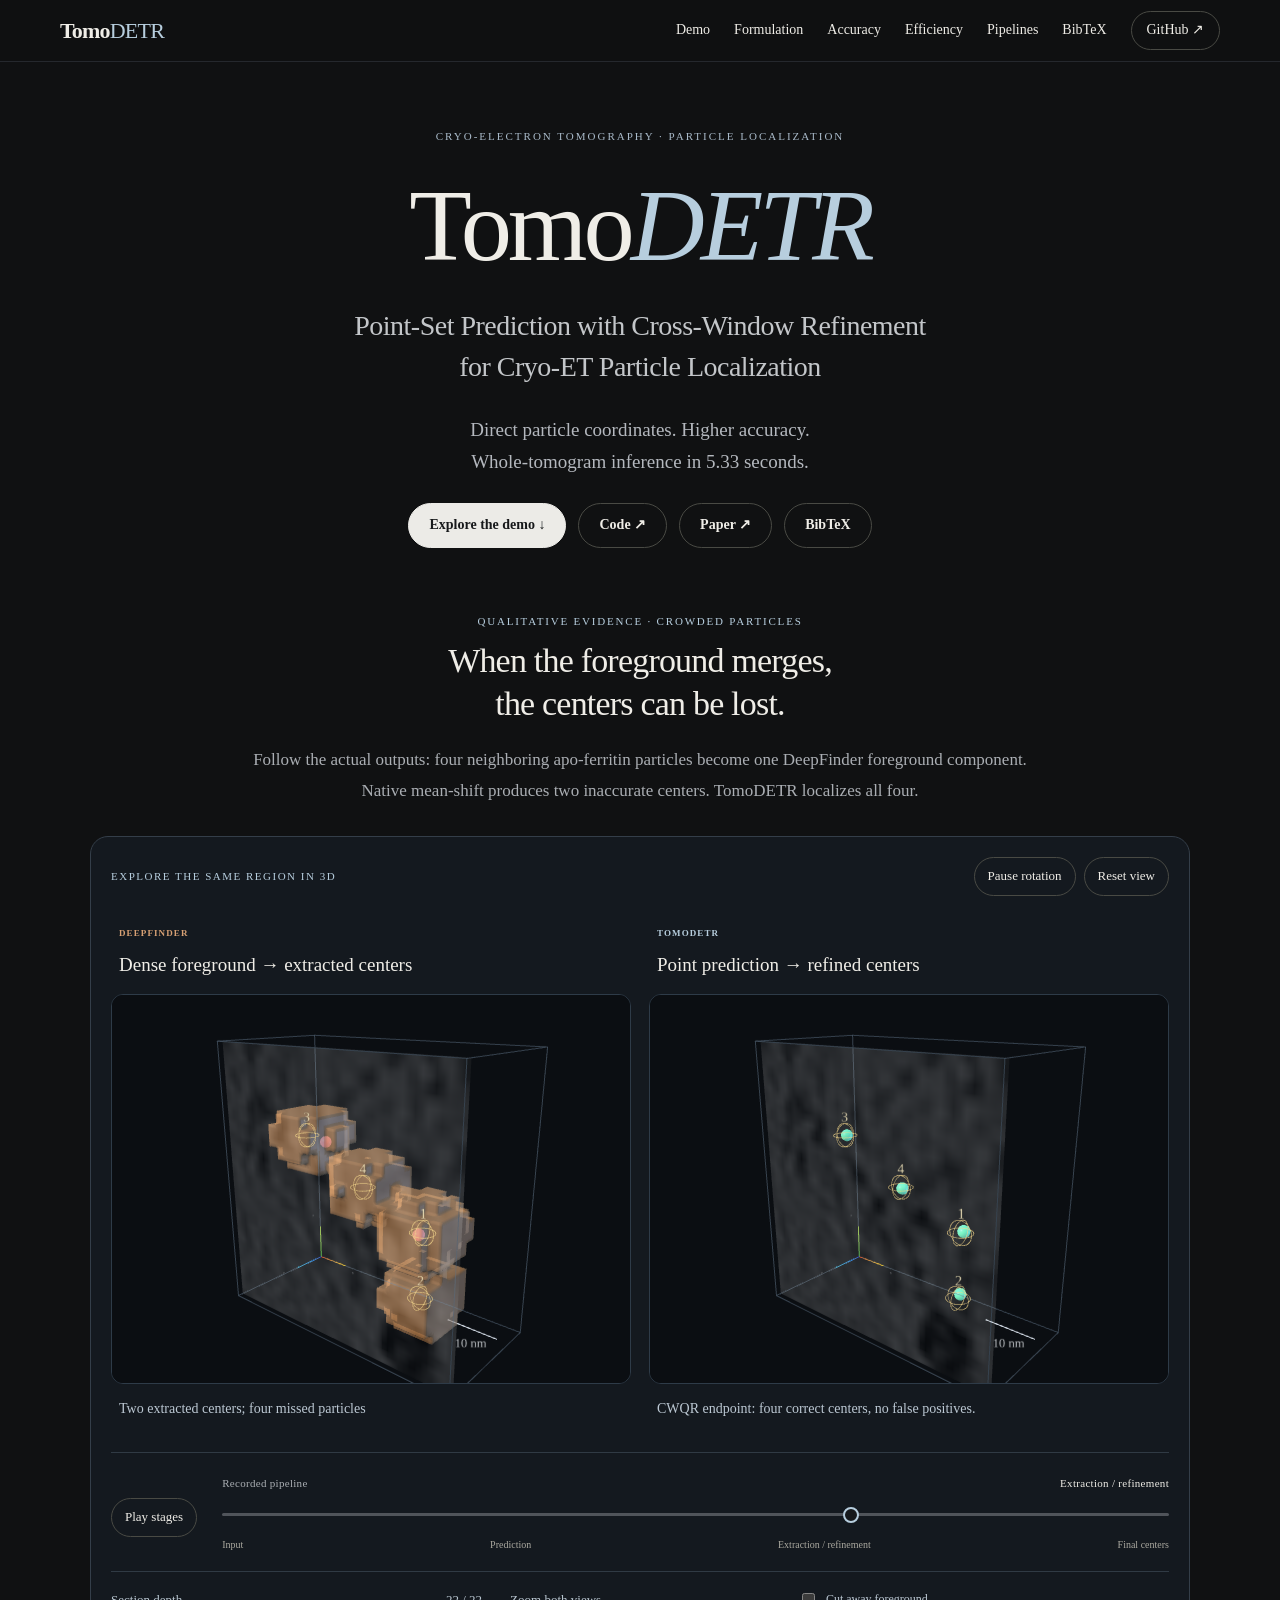
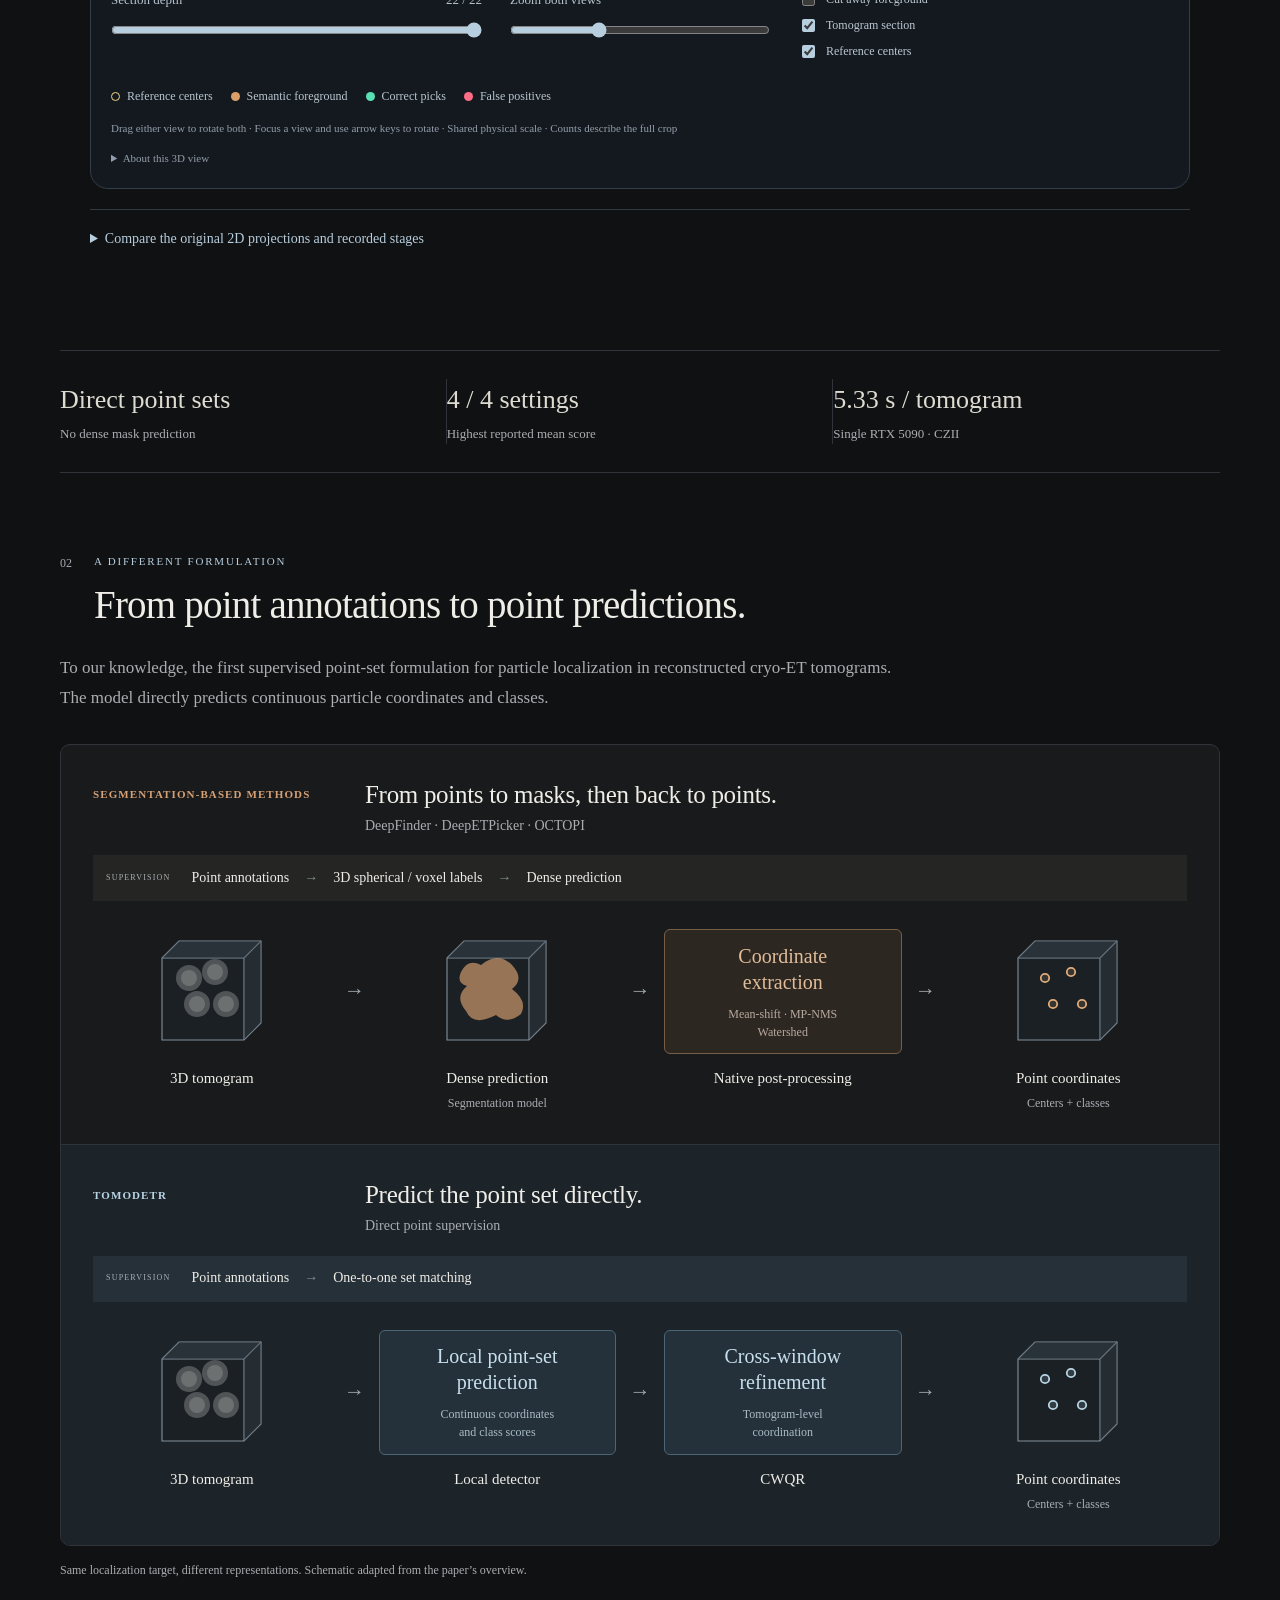
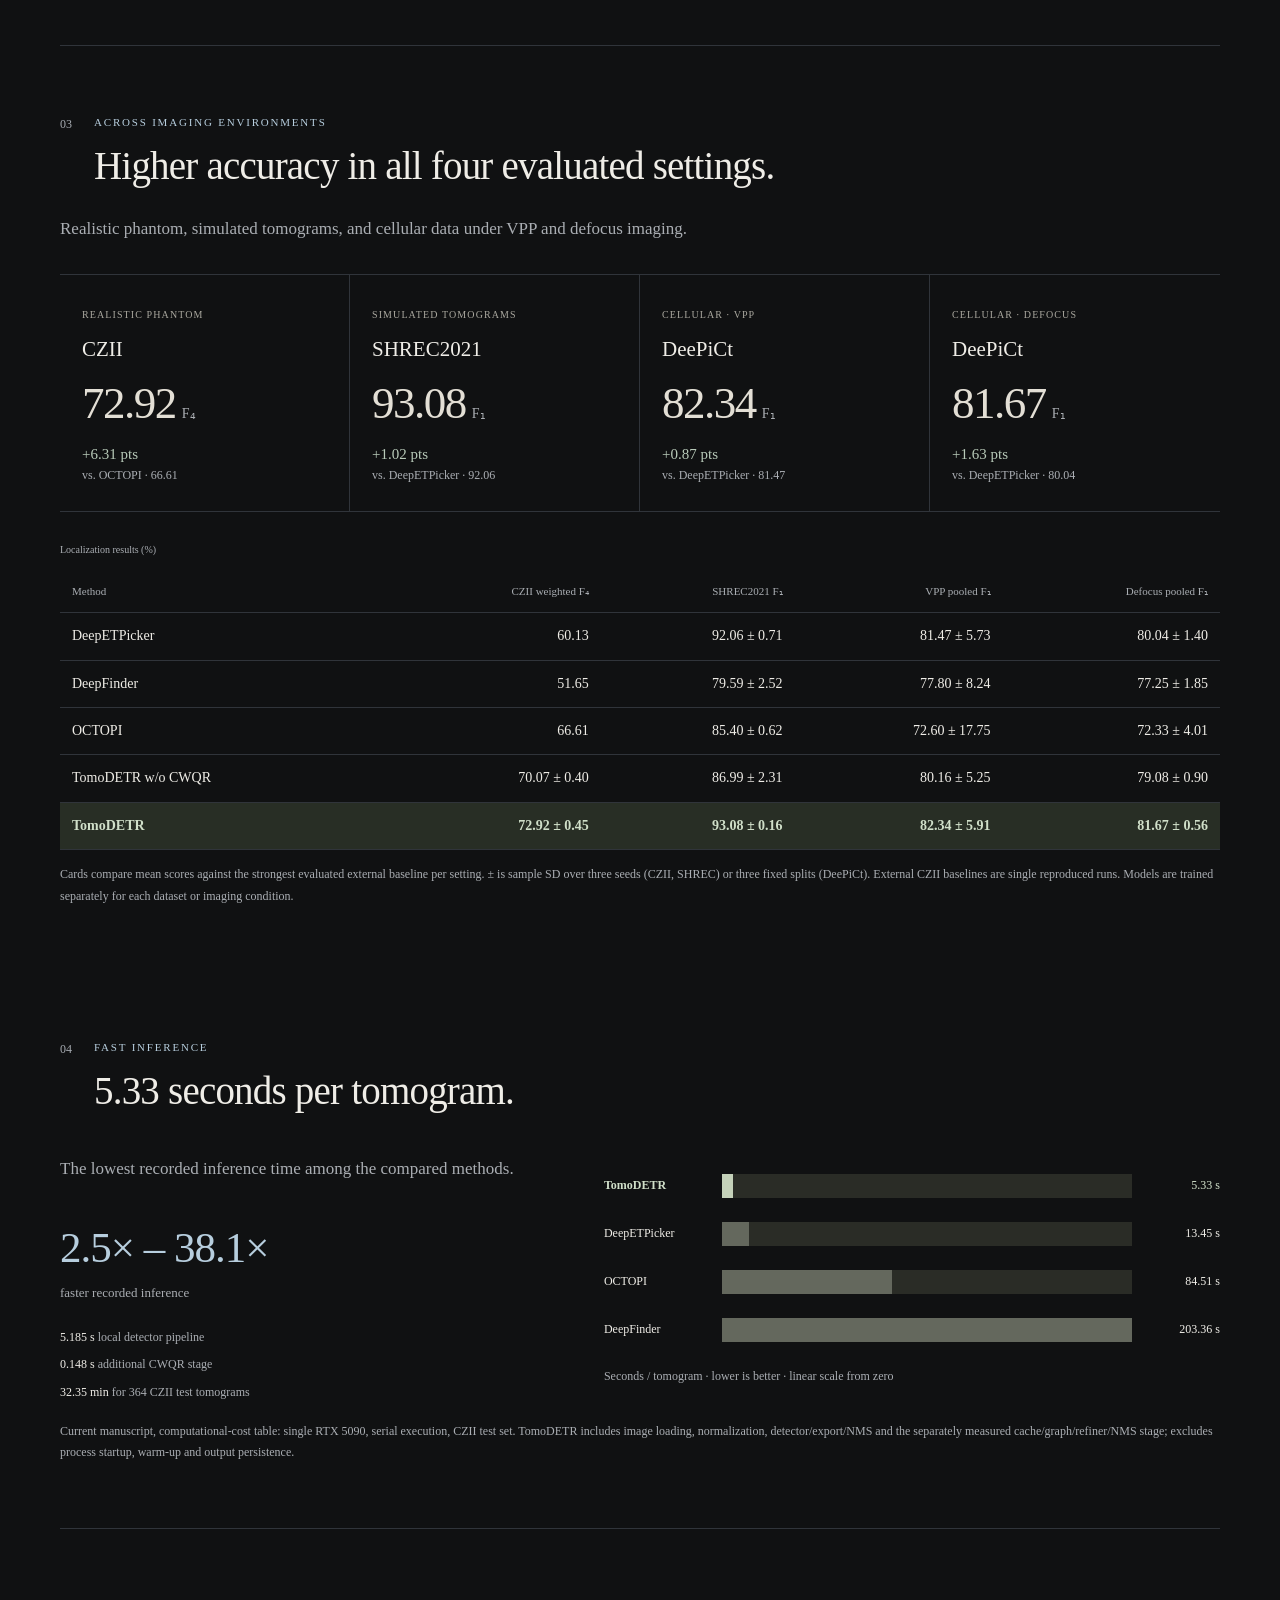
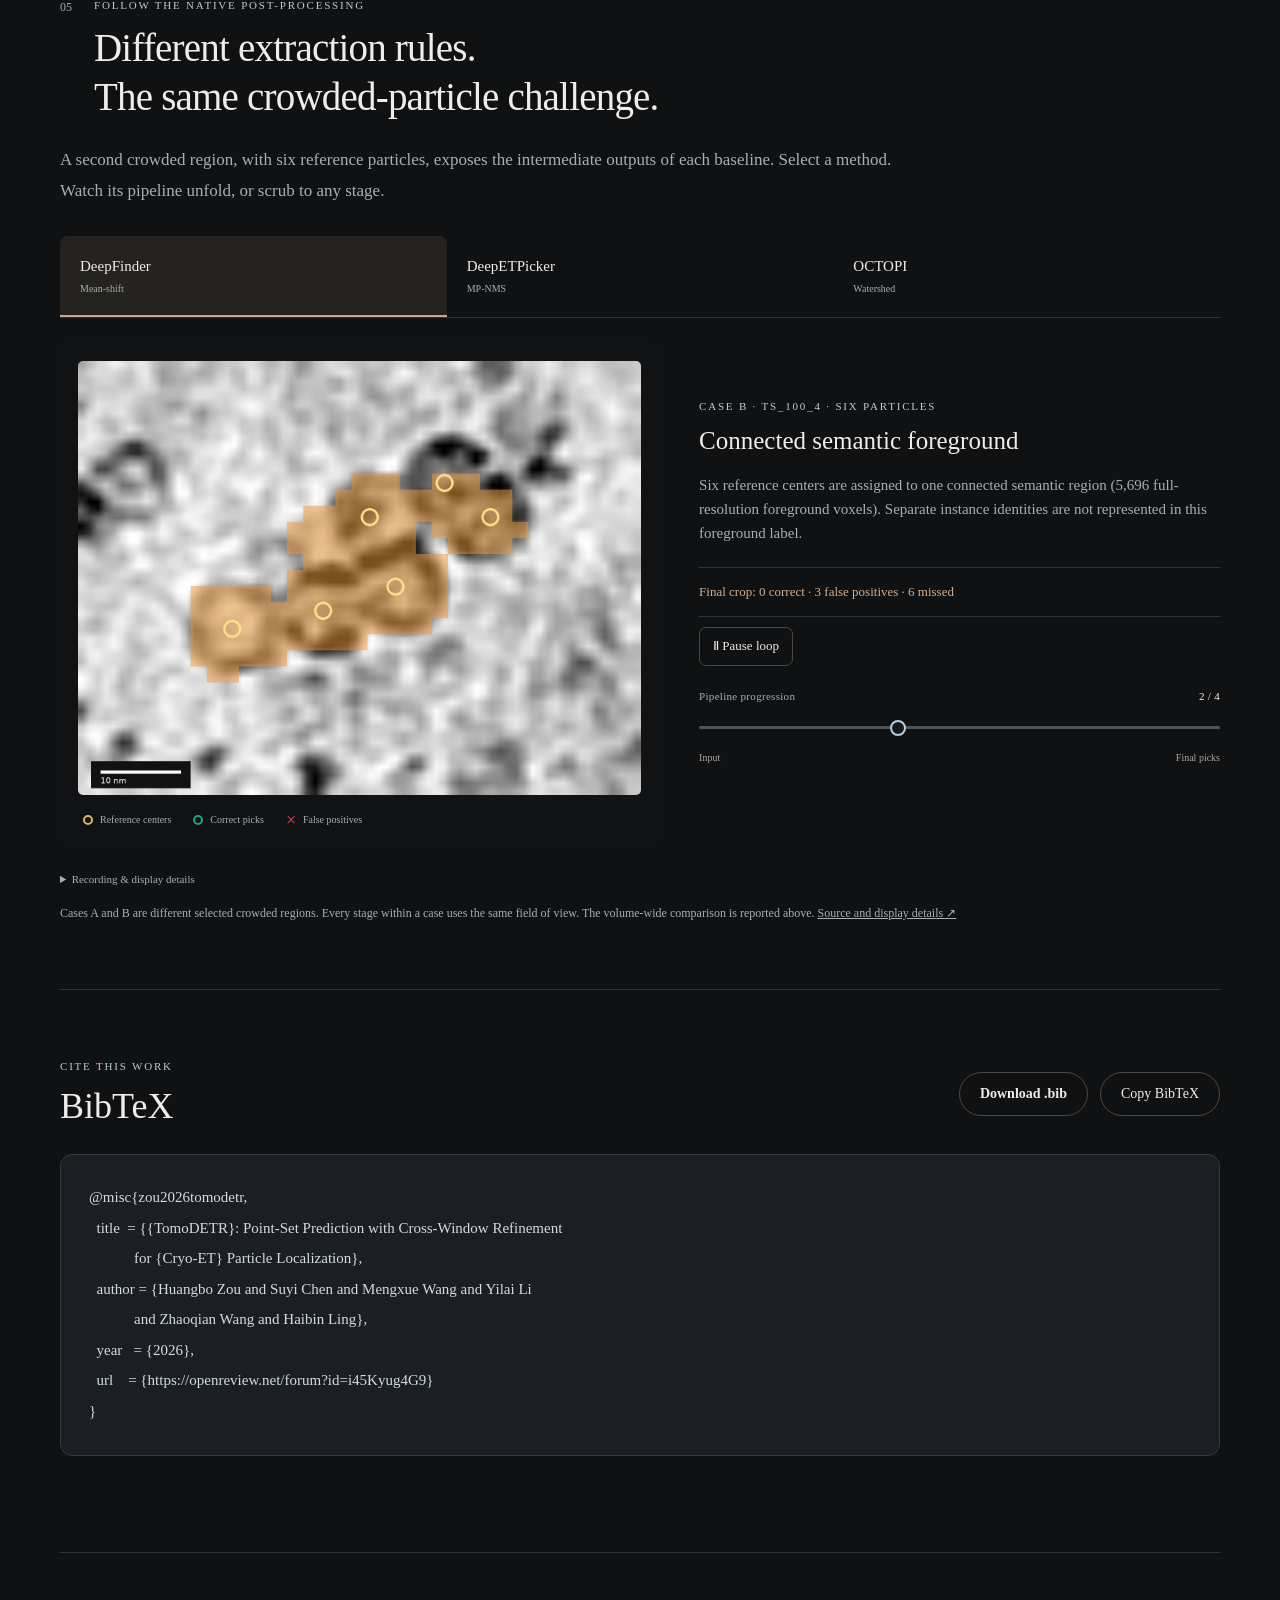
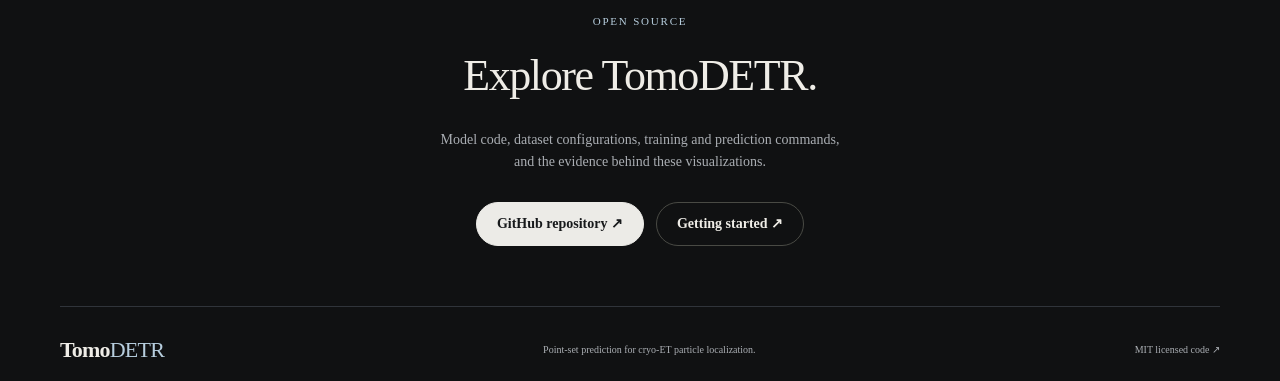
==== commit ada60c1f: "Add linked 3D comparison using verified public CC0 crop and recorded predictions" ====
--- a/index.html
+++ b/index.html
@@ -1,5 +1,13 @@
-<!doctype html><html lang="en"><head><meta charset="utf-8"><meta name="theme-color" content="#101112"><meta name="viewport" content="width=device-width,initial-scale=1"><meta name="description" content="TomoDETR: direct point-set prediction for cryo-ET particle localization. Higher reported accuracy across four imaging settings and fast inference, with real dense-region stage comparisons."><title>TomoDETR — Point-Set Prediction for Cryo-ET</title><link rel="icon" href="assets/favicon.svg"><link rel="stylesheet" href="paper.css?v=0331c69d7bbb"></head><body><a class="skip" href="#crowded">Skip to qualitative comparison</a><header><a class="wordmark" href="#">Tomo<span>DETR</span></a><nav aria-label="Main navigation"><a href="#crowded">Demo</a><a href="#formulation">Formulation</a><a href="#accuracy">Accuracy</a><a href="#efficiency">Efficiency</a><a href="#native-traces">Pipelines</a><a href="#citation">BibTeX</a><a class="repo" href="https://github.com/JackBo04/TomoDETR-release">GitHub ↗</a></nav></header><main>
-<section class="hero wrap"><p class="overline">CRYO-ELECTRON TOMOGRAPHY · PARTICLE LOCALIZATION</p><h1>Tomo<em>DETR</em></h1><h2>Point-Set Prediction with Cross-Window Refinement<br>for Cryo-ET Particle Localization</h2><p class="summary">Direct particle coordinates. Higher accuracy.<br>Whole-tomogram inference in 5.33 seconds.</p><div class="links"><a class="button dark" href="#crowded">Explore the demo ↓</a><a class="button" href="https://github.com/JackBo04/TomoDETR-release">Code ↗</a><a class="button" href="https://openreview.net/forum?id=i45Kyug4G9">Paper ↗</a><a class="button" href="#citation">BibTeX</a></div></section><section id="crowded" class="qualitative"><div class="wrap section"><div class="section-title"><span class="index">01</span><div><p class="overline">QUALITATIVE EVIDENCE · CROWDED PARTICLES</p><h2>When the foreground merges,<br>the centers can be lost.</h2></div></div><p class="section-lead">Follow the actual outputs: four neighboring apo-ferritin particles become one DeepFinder foreground component. Native mean-shift produces two inaccurate centers. TomoDETR localizes all four.</p><div class="figure-head"><span>CASE A · CZII / TS_89_8 · FOUR PARTICLES</span><button id="stage-play" aria-pressed="false">▶ Play recorded stages</button></div><div class="scrubber"><label for="focus-scrub">Pipeline progression <output id="focus-progress">1 / 4</output></label><input id="focus-scrub" type="range" min="0" max="3" step="0.001" value="0" aria-label="Comparison pipeline stage"><div class="scrub-labels"><span>Input</span><span>Prediction</span><span>Extraction / refinement</span><span>Result</span></div></div><div class="stage-nav" role="group" aria-label="Recorded pipeline stage"><button data-stage="0" aria-pressed="true"><small>01</small> Input & reference</button><button data-stage="1" aria-pressed="false"><small>02</small> Model output</button><button data-stage="2" aria-pressed="false"><small>03</small> Center extraction</button><button data-stage="3" aria-pressed="false"><small>04</small> Final localization</button></div><div class="focus-grid"><article><div class="panel-heading"><span class="method-tag amber">DEEPFINDER</span><h3 id="baseline-stage-title">Four reference particle centers</h3></div><img id="focus-baseline" src="assets/stages/focus-input.webp" width="700" height="540" alt="Original crowded region with four reference centers"><div class="panel-caption" id="baseline-stage-caption">The same tomogram crop and reference centers are shown in both lanes.</div></article><article><div class="panel-heading"><span class="method-tag">TOMODETR</span><h3 id="direct-stage-title">Four reference particle centers</h3></div><img id="focus-direct" src="assets/stages/focus-input.webp" width="700" height="540" alt="The same crowded region used for TomoDETR"><div class="panel-caption" id="direct-stage-caption">Direct point-set prediction uses center annotations.</div></article></div><div class="figure-legend"><span><i class="gold"></i> Reference center</span><span><i class="orange"></i> Predicted foreground</span><span><i class="green"></i> Correct prediction</span><span><i class="red">×</i> False positive</span></div><div class="evidence-row"><div><strong>4 → 1 → 2</strong><p>Four particles · one connected foreground · two extracted centers, neither within the 3 nm tolerance.</p></div><div><strong>4 / 4</strong><p>TomoDETR: four correct centers, no false positives in this crop.</p></div><a href="#native-traces">Inspect all three baseline pipelines ↓</a></div><details id="surface-details" class="surface-details"><summary>Inspect the actual merged foreground in 3D</summary><div class="surface-layout"><canvas id="surface" width="700" height="440" role="img" aria-label="Actual connected DeepFinder foreground in 3D with four reference centers and two native extracted centers"></canvas><div><h3>One connected region.<br>Four separate particles.</h3><p>The displayed surface is built from the saved semantic labelmap. Gold circles mark the four reference centers; red crosses mark the two native mean-shift centers.</p><button id="surface-play" aria-pressed="false">▶ Rotate foreground</button><p class="caption">Drag to rotate the recorded foreground.</p></div></div></details><p class="caption">Same physical crop, grayscale mapping and recorded predictions in both lanes. Background: mean of 22 original slices. Matching is in 3D. Playback advances through saved pipeline stages, not simulated optimization iterations.</p></div></section><div class="wrap key-results"><div class="hero-facts"><a href="#formulation"><strong>Direct point sets</strong><span>No dense mask prediction</span></a><a href="#accuracy"><strong>4 / 4 settings</strong><span>Highest reported mean score</span></a><a href="#efficiency"><strong>5.33 s / tomogram</strong><span>Single RTX 5090 · CZII</span></a></div></div>
+<!doctype html><html lang="en"><head><meta charset="utf-8"><meta name="theme-color" content="#101112"><meta name="viewport" content="width=device-width,initial-scale=1"><meta name="description" content="TomoDETR: direct point-set prediction for cryo-ET particle localization. Higher reported accuracy across four imaging settings and fast inference, with real dense-region stage comparisons."><title>TomoDETR — Point-Set Prediction for Cryo-ET</title><link rel="icon" href="assets/favicon.svg"><link rel="stylesheet" href="paper.css?v=19abb00ac86b"></head><body><a class="skip" href="#crowded">Skip to qualitative comparison</a><header><a class="wordmark" href="#">Tomo<span>DETR</span></a><nav aria-label="Main navigation"><a href="#crowded">Demo</a><a href="#formulation">Formulation</a><a href="#accuracy">Accuracy</a><a href="#efficiency">Efficiency</a><a href="#native-traces">Pipelines</a><a href="#citation">BibTeX</a><a class="repo" href="https://github.com/JackBo04/TomoDETR-release">GitHub ↗</a></nav></header><main>
+<section class="hero wrap"><p class="overline">CRYO-ELECTRON TOMOGRAPHY · PARTICLE LOCALIZATION</p><h1>Tomo<em>DETR</em></h1><h2>Point-Set Prediction with Cross-Window Refinement<br>for Cryo-ET Particle Localization</h2><p class="summary">Direct particle coordinates. Higher accuracy.<br>Whole-tomogram inference in 5.33 seconds.</p><div class="links"><a class="button dark" href="#crowded">Explore the demo ↓</a><a class="button" href="https://github.com/JackBo04/TomoDETR-release">Code ↗</a><a class="button" href="https://openreview.net/forum?id=i45Kyug4G9">Paper ↗</a><a class="button" href="#citation">BibTeX</a></div></section><section id="crowded" class="qualitative"><div class="wrap section"><div class="section-title"><span class="index">01</span><div><p class="overline">QUALITATIVE EVIDENCE · CROWDED PARTICLES</p><h2>When the foreground merges,<br>the centers can be lost.</h2></div></div><p class="section-lead">Follow the actual outputs: four neighboring apo-ferritin particles become one DeepFinder foreground component. Native mean-shift produces two inaccurate centers. TomoDETR localizes all four.</p><div id="volume-demo" class="volume-demo" data-ready="loading">
+<div class="volume-topline"><span>EXPLORE THE SAME REGION IN 3D</span><div><button id="volume-orbit" type="button" aria-pressed="true">Pause rotation</button><button id="volume-reset" type="button">Reset view</button></div></div>
+<p id="volume-loading" role="status">Loading the recorded 3D volume…</p>
+<div class="volume-panels"><article><div class="volume-heading"><span class="method-tag amber">DEEPFINDER</span><h3>Dense foreground → extracted centers</h3></div><div id="volume-left" class="volume-viewport"></div><p id="volume-left-result"></p></article><article><div class="volume-heading"><span class="method-tag">TOMODETR</span><h3>Point prediction → refined centers</h3></div><div id="volume-right" class="volume-viewport"></div><p id="volume-right-result"></p></article></div>
+<div class="volume-story"><button id="volume-play" type="button" aria-pressed="false">Play stages</button><div class="scrubber"><label for="volume-stage">Recorded pipeline <output id="volume-stage-label">Extraction / refinement</output></label><input id="volume-stage" type="range" min="0" max="3" step="1" value="2"><div class="scrub-labels"><span>Input</span><span>Prediction</span><span>Extraction / refinement</span><span>Final centers</span></div></div></div>
+<div class="volume-tools"><label class="volume-range" for="volume-depth">Section depth <output id="volume-depth-label">22 / 22</output><input id="volume-depth" type="range" min="0" max="21" step="1" value="21"></label><label class="volume-range" for="volume-zoom">Zoom both views<input id="volume-zoom" type="range" min="0.7" max="1.6" step="0.05" value="1"></label><div class="volume-toggles"><label><input id="volume-cut" type="checkbox"> Cut away foreground</label><label><input id="volume-slice" type="checkbox" checked> Tomogram section</label><label><input id="volume-reference" type="checkbox" checked> Reference centers</label></div></div>
+<div class="volume-legend"><span><i class="v-gold"></i> Reference centers</span><span><i class="v-amber"></i> Semantic foreground</span><span><i class="v-green"></i> Correct picks</span><span><i class="v-red"></i> False positives</span></div><p class="volume-help">Drag either view to rotate both · Focus a view and use arrow keys to rotate · Shared physical scale · Counts describe the full crop</p>
+<details class="volume-source"><summary>About this 3D view</summary><p>Original 46 × 46 × 22 voxel crop from TS_89_8. The amber surface is the 0.5 isosurface of the recorded binary foreground, without smoothing. Both views share the original reference and prediction coordinates. Rings mark centers, not particle boundaries; center markers remain visible through the surface. Stage playback switches between recorded endpoints; it does not simulate prediction trajectories. With cutaway enabled, foreground and centers beyond the section plane are hidden. <a href="assets/volume/PROVENANCE.md">Data provenance ↗</a></p></details>
+</div><details id="projection-details" class="projection-details"><summary>Compare the original 2D projections and recorded stages</summary><div class="figure-head"><span>CASE A · CZII / TS_89_8 · FOUR PARTICLES</span><button id="stage-play" aria-pressed="false">▶ Play recorded stages</button></div><div class="scrubber"><label for="focus-scrub">Pipeline progression <output id="focus-progress">1 / 4</output></label><input id="focus-scrub" type="range" min="0" max="3" step="0.001" value="0" aria-label="Comparison pipeline stage"><div class="scrub-labels"><span>Input</span><span>Prediction</span><span>Extraction / refinement</span><span>Result</span></div></div><div class="stage-nav" role="group" aria-label="Recorded pipeline stage"><button data-stage="0" aria-pressed="true"><small>01</small> Input & reference</button><button data-stage="1" aria-pressed="false"><small>02</small> Model output</button><button data-stage="2" aria-pressed="false"><small>03</small> Center extraction</button><button data-stage="3" aria-pressed="false"><small>04</small> Final localization</button></div><div class="focus-grid"><article><div class="panel-heading"><span class="method-tag amber">DEEPFINDER</span><h3 id="baseline-stage-title">Four reference particle centers</h3></div><img id="focus-baseline" src="assets/stages/focus-input.webp" width="700" height="540" alt="Original crowded region with four reference centers"><div class="panel-caption" id="baseline-stage-caption">The same tomogram crop and reference centers are shown in both lanes.</div></article><article><div class="panel-heading"><span class="method-tag">TOMODETR</span><h3 id="direct-stage-title">Four reference particle centers</h3></div><img id="focus-direct" src="assets/stages/focus-input.webp" width="700" height="540" alt="The same crowded region used for TomoDETR"><div class="panel-caption" id="direct-stage-caption">Direct point-set prediction uses center annotations.</div></article></div><div class="figure-legend"><span><i class="gold"></i> Reference center</span><span><i class="orange"></i> Predicted foreground</span><span><i class="green"></i> Correct prediction</span><span><i class="red">×</i> False positive</span></div><div class="evidence-row"><div><strong>4 → 1 → 2</strong><p>Four particles · one connected foreground · two extracted centers, neither within the 3 nm tolerance.</p></div><div><strong>4 / 4</strong><p>TomoDETR: four correct centers, no false positives in this crop.</p></div><a href="#native-traces">Inspect all three baseline pipelines ↓</a></div><details id="surface-details" class="surface-details"><summary>Inspect the actual merged foreground in 3D</summary><div class="surface-layout"><canvas id="surface" width="700" height="440" role="img" aria-label="Actual connected DeepFinder foreground in 3D with four reference centers and two native extracted centers"></canvas><div><h3>One connected region.<br>Four separate particles.</h3><p>The displayed surface is built from the saved semantic labelmap. Gold circles mark the four reference centers; red crosses mark the two native mean-shift centers.</p><button id="surface-play" aria-pressed="false">▶ Rotate foreground</button><p class="caption">Drag to rotate the recorded foreground.</p></div></div></details><p class="caption">Same physical crop, grayscale mapping and recorded predictions in both lanes. Background: mean of 22 original slices. Matching is in 3D. Playback advances through saved pipeline stages, not simulated optimization iterations.</p></details></div></section><div class="wrap key-results"><div class="hero-facts"><a href="#formulation"><strong>Direct point sets</strong><span>No dense mask prediction</span></a><a href="#accuracy"><strong>4 / 4 settings</strong><span>Highest reported mean score</span></a><a href="#efficiency"><strong>5.33 s / tomogram</strong><span>Single RTX 5090 · CZII</span></a></div></div>
 <section id="formulation" class="wrap section"><div class="section-title"><span class="index">02</span><div><p class="overline">A DIFFERENT FORMULATION</p><h2>From point annotations to point predictions.</h2></div></div><p class="section-lead">To our knowledge, the first supervised point-set formulation for particle localization in reconstructed cryo-ET tomograms. The model directly predicts continuous particle coordinates and classes.</p><div class="paradigm paper-paradigm" role="figure" aria-label="Two localization pipelines with the same input tomogram and output coordinate system. Dense methods predict voxel responses and extract centers; TomoDETR predicts and refines point sets directly.">
 <div class="lane baseline"><div class="lane-title"><span class="method-tag">SEGMENTATION-BASED METHODS</span><h3>From points to masks, then back to points.</h3><p>DeepFinder · DeepETPicker · OCTOPI</p></div><div class="supervision"><span>SUPERVISION</span><b>Point annotations</b><i>→</i><b>3D spherical / voxel labels</b><i>→</i><b>Dense prediction</b></div><div class="flow"><div class="flow-node"><svg class="coordinate-cube" data-representation="input" viewBox="0 0 150 125" aria-hidden="true"><path d="M25 29L42 12H124V94L107 111H25Z" fill="#1b2025" stroke="#82909b" stroke-width="1.1"/><path d="M25 29H107V111M107 29L124 12" fill="none" stroke="#82909b" stroke-width="1.1"/><path d="M25 29L42 12H124L107 29Z" fill="#38444c" opacity=".5"/><path d="M107 29L124 12V94L107 111Z" fill="#38444c" opacity=".35"/><circle cx="52" cy="49" r="13" fill="#9b9e9c" opacity=".42"/><circle cx="52" cy="49" r="8" fill="#b9bcb7" opacity=".28"/><circle cx="78" cy="43" r="13" fill="#9b9e9c" opacity=".42"/><circle cx="78" cy="43" r="8" fill="#b9bcb7" opacity=".28"/><circle cx="60" cy="75" r="13" fill="#9b9e9c" opacity=".42"/><circle cx="60" cy="75" r="8" fill="#b9bcb7" opacity=".28"/><circle cx="89" cy="75" r="13" fill="#9b9e9c" opacity=".42"/><circle cx="89" cy="75" r="8" fill="#b9bcb7" opacity=".28"/></svg><b>3D tomogram</b></div><span class="flow-arrow" aria-hidden="true">→</span><div class="flow-node"><svg class="coordinate-cube" data-representation="dense" viewBox="0 0 150 125" aria-hidden="true"><path d="M25 29L42 12H124V94L107 111H25Z" fill="#1b2025" stroke="#82909b" stroke-width="1.1"/><path d="M25 29H107V111M107 29L124 12" fill="none" stroke="#82909b" stroke-width="1.1"/><path d="M25 29L42 12H124L107 29Z" fill="#38444c" opacity=".5"/><path d="M107 29L124 12V94L107 111Z" fill="#38444c" opacity=".35"/><path d="M39 43Q46 29 59 36Q76 22 90 36Q103 50 90 60Q106 72 99 85Q85 96 74 86Q51 98 44 82Q32 68 45 57Q34 54 39 43Z" fill="#d6a06e" opacity=".66"/></svg><b>Dense prediction</b><small>Segmentation model</small></div><span class="flow-arrow" aria-hidden="true">→</span><div class="flow-node"><div class="model-box"><span>Coordinate<br>extraction</span><small>Mean-shift · MP-NMS<br>Watershed</small></div><b>Native post-processing</b></div><span class="flow-arrow" aria-hidden="true">→</span><div class="flow-node"><svg class="coordinate-cube" data-representation="points" viewBox="0 0 150 125" aria-hidden="true"><path d="M25 29L42 12H124V94L107 111H25Z" fill="#1b2025" stroke="#82909b" stroke-width="1.1"/><path d="M25 29H107V111M107 29L124 12" fill="none" stroke="#82909b" stroke-width="1.1"/><path d="M25 29L42 12H124L107 29Z" fill="#38444c" opacity=".5"/><path d="M107 29L124 12V94L107 111Z" fill="#38444c" opacity=".35"/><circle cx="52" cy="49" r="4.2" fill="#e0ac79" fill-opacity=".15" stroke="#e0ac79" stroke-width="1.8"/><circle cx="78" cy="43" r="4.2" fill="#e0ac79" fill-opacity=".15" stroke="#e0ac79" stroke-width="1.8"/><circle cx="60" cy="75" r="4.2" fill="#e0ac79" fill-opacity=".15" stroke="#e0ac79" stroke-width="1.8"/><circle cx="89" cy="75" r="4.2" fill="#e0ac79" fill-opacity=".15" stroke="#e0ac79" stroke-width="1.8"/></svg><b>Point coordinates</b><small>Centers + classes</small></div></div></div>
 <div class="lane direct"><div class="lane-title"><span class="method-tag">TOMODETR</span><h3>Predict the point set directly.</h3><p>Direct point supervision</p></div><div class="supervision"><span>SUPERVISION</span><b>Point annotations</b><i>→</i><b>One-to-one set matching</b></div><div class="flow"><div class="flow-node"><svg class="coordinate-cube" data-representation="input" viewBox="0 0 150 125" aria-hidden="true"><path d="M25 29L42 12H124V94L107 111H25Z" fill="#1b2025" stroke="#82909b" stroke-width="1.1"/><path d="M25 29H107V111M107 29L124 12" fill="none" stroke="#82909b" stroke-width="1.1"/><path d="M25 29L42 12H124L107 29Z" fill="#38444c" opacity=".5"/><path d="M107 29L124 12V94L107 111Z" fill="#38444c" opacity=".35"/><circle cx="52" cy="49" r="13" fill="#9b9e9c" opacity=".42"/><circle cx="52" cy="49" r="8" fill="#b9bcb7" opacity=".28"/><circle cx="78" cy="43" r="13" fill="#9b9e9c" opacity=".42"/><circle cx="78" cy="43" r="8" fill="#b9bcb7" opacity=".28"/><circle cx="60" cy="75" r="13" fill="#9b9e9c" opacity=".42"/><circle cx="60" cy="75" r="8" fill="#b9bcb7" opacity=".28"/><circle cx="89" cy="75" r="13" fill="#9b9e9c" opacity=".42"/><circle cx="89" cy="75" r="8" fill="#b9bcb7" opacity=".28"/></svg><b>3D tomogram</b></div><span class="flow-arrow" aria-hidden="true">→</span><div class="flow-node"><div class="model-box"><span>Local point-set<br>prediction</span><small>Continuous coordinates<br>and class scores</small></div><b>Local detector</b></div><span class="flow-arrow" aria-hidden="true">→</span><div class="flow-node"><div class="model-box"><span>Cross-window<br>refinement</span><small>Tomogram-level<br>coordination</small></div><b>CWQR</b></div><span class="flow-arrow" aria-hidden="true">→</span><div class="flow-node"><svg class="coordinate-cube" data-representation="points" viewBox="0 0 150 125" aria-hidden="true"><path d="M25 29L42 12H124V94L107 111H25Z" fill="#1b2025" stroke="#82909b" stroke-width="1.1"/><path d="M25 29H107V111M107 29L124 12" fill="none" stroke="#82909b" stroke-width="1.1"/><path d="M25 29L42 12H124L107 29Z" fill="#38444c" opacity=".5"/><path d="M107 29L124 12V94L107 111Z" fill="#38444c" opacity=".35"/><circle cx="52" cy="49" r="4.2" fill="#b9d5e5" fill-opacity=".15" stroke="#b9d5e5" stroke-width="1.8"/><circle cx="78" cy="43" r="4.2" fill="#b9d5e5" fill-opacity=".15" stroke="#b9d5e5" stroke-width="1.8"/><circle cx="60" cy="75" r="4.2" fill="#b9d5e5" fill-opacity=".15" stroke="#b9d5e5" stroke-width="1.8"/><circle cx="89" cy="75" r="4.2" fill="#b9d5e5" fill-opacity=".15" stroke="#b9d5e5" stroke-width="1.8"/></svg><b>Point coordinates</b><small>Centers + classes</small></div></div></div>
@@ -17,4 +25,4 @@
   url    = {https://openreview.net/forum?id=i45Kyug4G9}
 }
 </code></pre><p id="citation-status" role="status" aria-live="polite"></p></section><section class="closing wrap"><p class="overline">OPEN SOURCE</p><h2>Explore TomoDETR.</h2><p>Model code, dataset configurations, training and prediction commands,<br>and the evidence behind these visualizations.</p><div class="links"><a class="button dark" href="https://github.com/JackBo04/TomoDETR-release">GitHub repository ↗</a><a class="button" href="https://github.com/JackBo04/TomoDETR-release/blob/main/docs/GETTING_STARTED.md">Getting started ↗</a></div></section>
-</main><footer class="wrap"><a class="wordmark" href="#">Tomo<span>DETR</span></a><span>Point-set prediction for cryo-ET particle localization.</span><a href="https://github.com/JackBo04/TomoDETR-release/blob/main/LICENSE">MIT licensed code ↗</a></footer><script src="paper.js?v=4e498dd294a3" defer></script></body></html>
+</main><footer class="wrap"><a class="wordmark" href="#">Tomo<span>DETR</span></a><span>Point-set prediction for cryo-ET particle localization.</span><a href="https://github.com/JackBo04/TomoDETR-release/blob/main/LICENSE">MIT licensed code ↗</a></footer><script type="module" src="volume.js?v=56ffc4db24e1"></script><script src="paper.js?v=67e8774293b8" defer></script></body></html>
--- a/paper.css
+++ b/paper.css
@@ -21,3 +21,6 @@
 @media(max-width:600px){header{height:58px;padding:0 22px}nav{gap:10px}nav>a:first-child{display:block}.hero{padding:42px 0 24px}.hero h1{font-size:64px;letter-spacing:-3px}.hero h2{font-size:22px}.hero .summary{font-size:16px}.section-title h2{font-size:30px}.qualitative .section-title h2{font-size:28px}.qualitative .section-lead{font-size:15px}.focus-grid{gap:8px}.focus-grid article{padding:6px;border-radius:9px}.panel-heading{padding:7px 3px 10px;min-height:108px}.panel-heading h3{font-size:14px}.panel-caption{padding:10px 3px 4px;font-size:11px;min-height:125px}.hero-facts strong{font-size:18px}.hero-facts span{font-size:11px}.score-grid article{padding:20px 13px}.score-grid strong{font-size:36px}.score-grid article>span{font-size:8px}.section{padding:45px 0}.hero-facts{gap:8px}.qualitative .evidence-row{gap:18px}.hero-facts>a{padding:0 4px}}
 
 #citation{border-top:1px solid var(--line)}.citation-heading{display:flex;justify-content:space-between;align-items:center;gap:24px;margin-bottom:24px}.citation-heading h2{font-size:36px;font-weight:400;line-height:1.3;margin-top:8px}.citation-actions{display:flex;align-items:center;gap:12px}.citation-actions button{border-radius:999px;padding:10px 20px;font-size:14px}.citation-code{margin:0;padding:28px;background:#1b1e22;border:1px solid #34383e;border-radius:12px;white-space:pre-wrap;overflow-wrap:anywhere;line-height:1.9;font-size:15px}.citation-code code{font-family:Georgia,"Times New Roman",serif;color:#d1dce4}#citation-status{font-size:13px;color:var(--muted);min-height:24px;margin-top:8px}@media(max-width:600px){.citation-heading{align-items:flex-start;flex-direction:column;gap:15px}.citation-code{padding:18px;font-size:13px}}
+
+.volume-demo{max-width:1100px;margin:30px auto 20px;border:1px solid #343e49;border-radius:18px;background:#14191f;padding:20px}.volume-topline{display:flex;align-items:center;justify-content:space-between;gap:14px;margin-bottom:18px}.volume-topline>span{font-size:11px;letter-spacing:1.5px;color:#b7cede}.volume-topline>div{display:flex;gap:8px}.volume-topline button,.volume-story button{border-radius:999px}.volume-panels{display:grid;grid-template-columns:1fr 1fr;gap:18px}.volume-panels article{min-width:0}.volume-heading{padding:4px 8px 14px}.volume-heading h3{font-size:19px;font-weight:400;margin-top:6px}.volume-viewport{height:390px;position:relative;border:1px solid #2e3b48;border-radius:12px;overflow:hidden;background:#0b0e12;cursor:grab}.volume-viewport:active{cursor:grabbing}.volume-viewport canvas{display:block;width:100%;height:100%;touch-action:pan-y}.volume-panels article>p{min-height:54px;margin:14px 8px 0;font-size:14px;color:#bcc8d3}.volume-story{display:flex;align-items:center;gap:25px;border-top:1px solid #303a44;padding-top:12px}.volume-story .scrubber{flex:1;margin:10px 0 18px}.volume-tools{display:grid;grid-template-columns:1fr .7fr 1fr;gap:28px;padding:18px 0;border-top:1px solid #303a44}.volume-range{font-size:13px;color:#b8c5cf}.volume-range output{float:right}.volume-range input{display:block;width:100%;accent-color:#b7cede;margin:12px 0 0}.volume-toggles{display:grid;gap:7px;font-size:12px;color:#bcc8d3}.volume-toggles label{display:flex;align-items:center;gap:8px}.volume-toggles input{accent-color:#b7cede}.volume-legend{display:flex;flex-wrap:wrap;gap:18px;font-size:12px;color:#b8c5cf;margin-top:8px}.volume-legend span{display:flex;align-items:center;gap:7px}.volume-legend i{display:inline-block;width:9px;height:9px;border-radius:50%}.v-gold{border:1px solid #f3d68a}.v-amber{background:#dba067}.v-green{background:#57e0b4}.v-red{background:#ff6c85}.volume-help{font-size:11px;color:#939eaa;margin-top:14px}.volume-source{font-size:11px;color:#939eaa;margin-top:12px}.volume-source summary,.projection-details>summary{cursor:pointer}.volume-source p{margin-top:10px;line-height:1.8}.volume-source a{text-decoration:underline}.projection-details{max-width:1100px;margin:20px auto;border-top:1px solid #303a44;padding:18px 0}.projection-details>summary{font-size:14px;color:#b7cede;margin-bottom:20px}#surface-details{display:none}.volume-demo[data-ready=failed] .volume-panels,.volume-demo[data-ready=failed] .volume-story,.volume-demo[data-ready=failed] .volume-tools{display:none}#volume-loading{padding:20px;font-size:15px;color:#b7cede}[hidden]{display:none!important}
+@media(max-width:700px){.volume-demo{padding:12px;border-radius:12px}.volume-topline{align-items:flex-start}.volume-topline>span{font-size:9px;max-width:130px}.volume-topline button{font-size:10px;padding:7px 8px}.volume-panels{gap:9px}.volume-heading{padding:3px 2px 10px;min-height:83px}.volume-heading h3{font-size:14px}.volume-heading .method-tag{font-size:8px}.volume-viewport{height:240px;border-radius:8px}.volume-panels article>p{font-size:12px;margin:10px 2px 0;min-height:72px}.volume-story{gap:10px}.volume-story button{font-size:11px;padding:8px}.volume-story .scrubber label{font-size:9px;display:block}.volume-story output{display:block}.volume-tools{grid-template-columns:1fr 1fr;gap:18px}.volume-toggles{grid-column:1/-1;display:flex;flex-wrap:wrap;gap:12px}.volume-legend{font-size:10px;gap:12px}.volume-help{font-size:10px}.volume-range{font-size:11px}.volume-source{font-size:10px}}
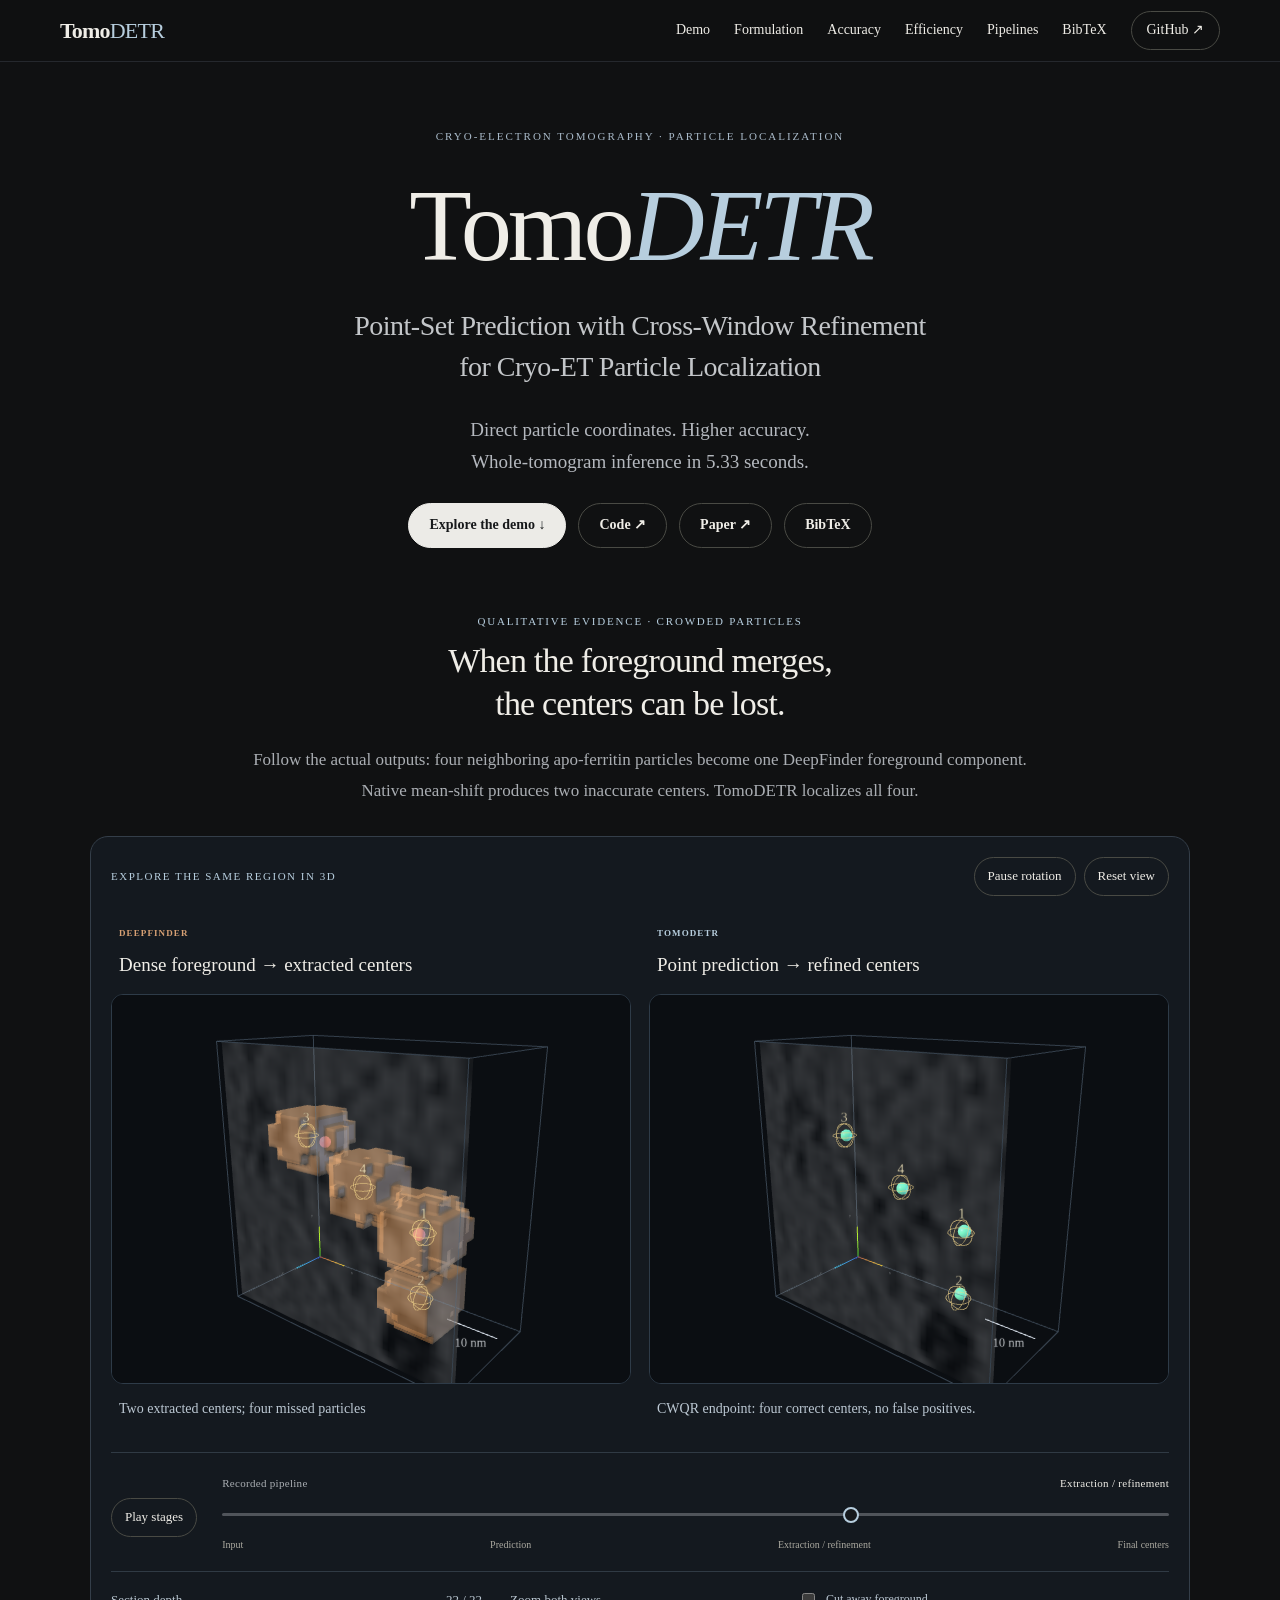
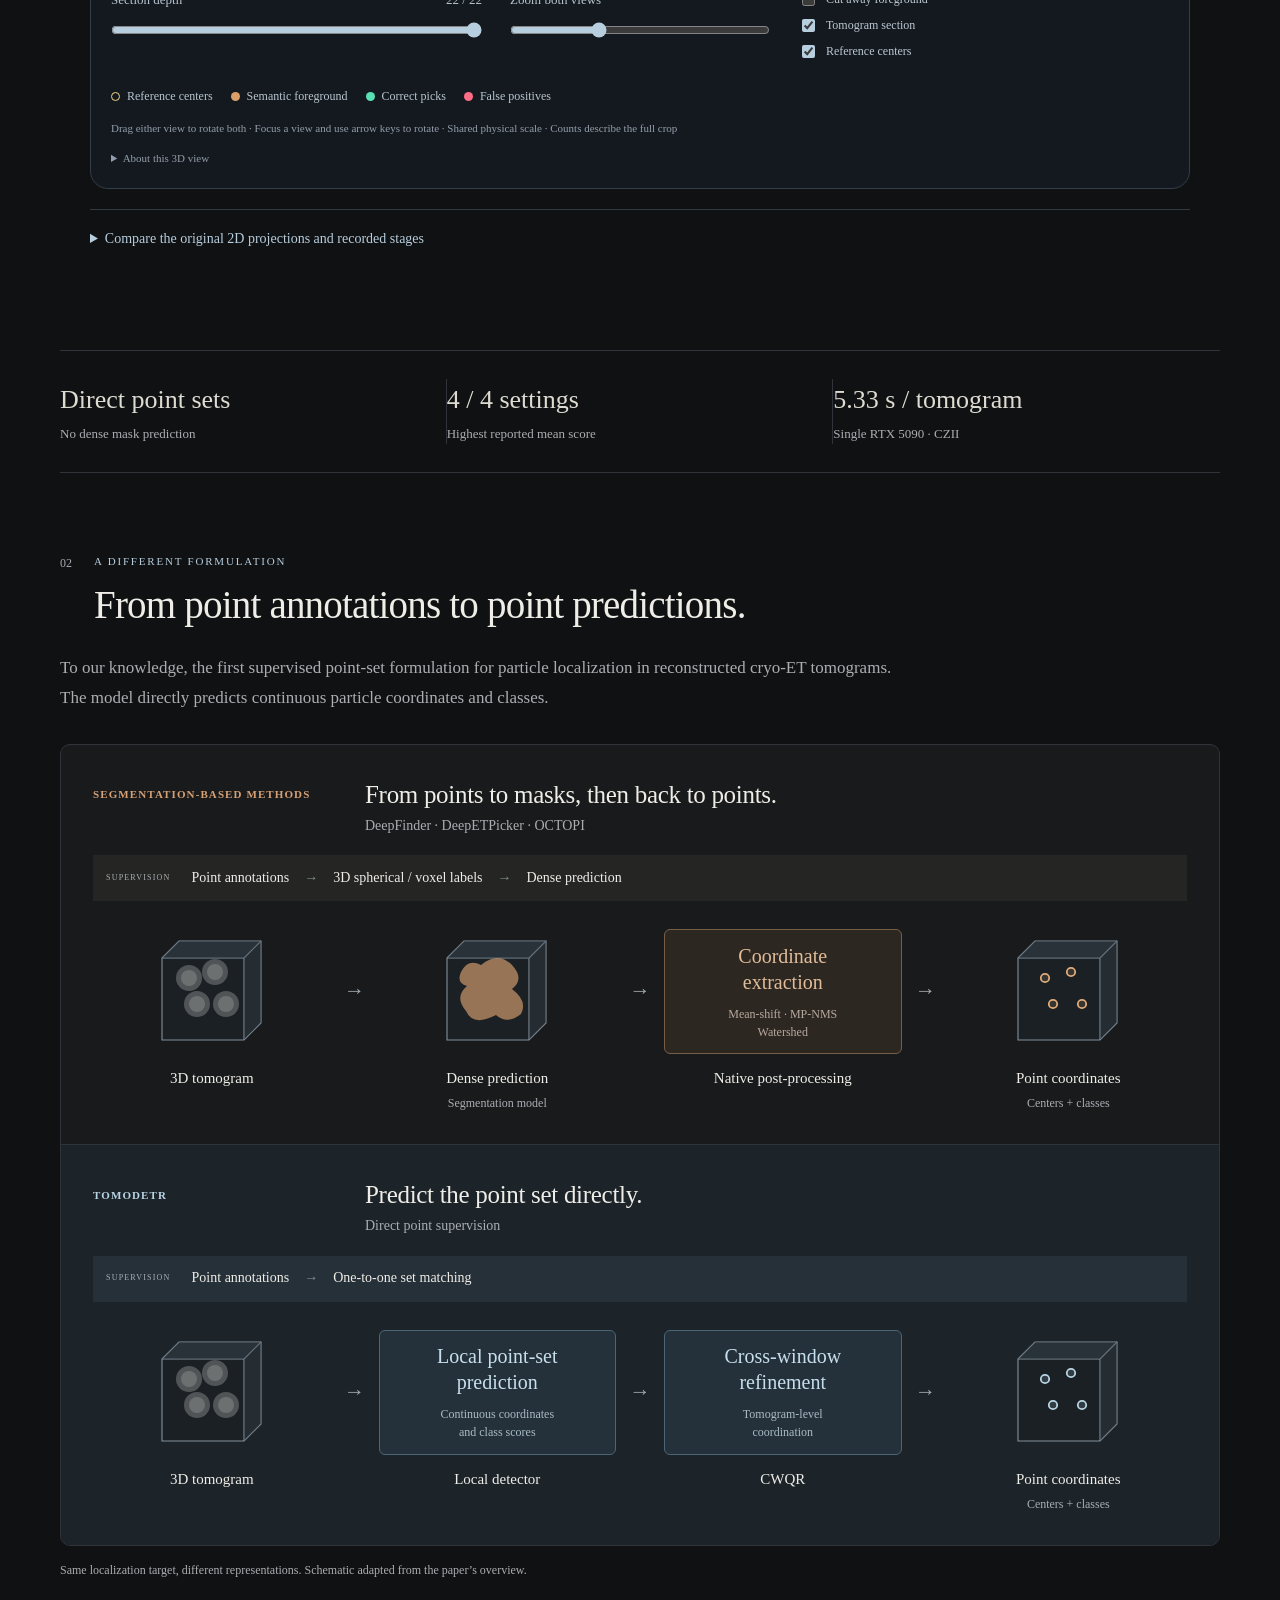
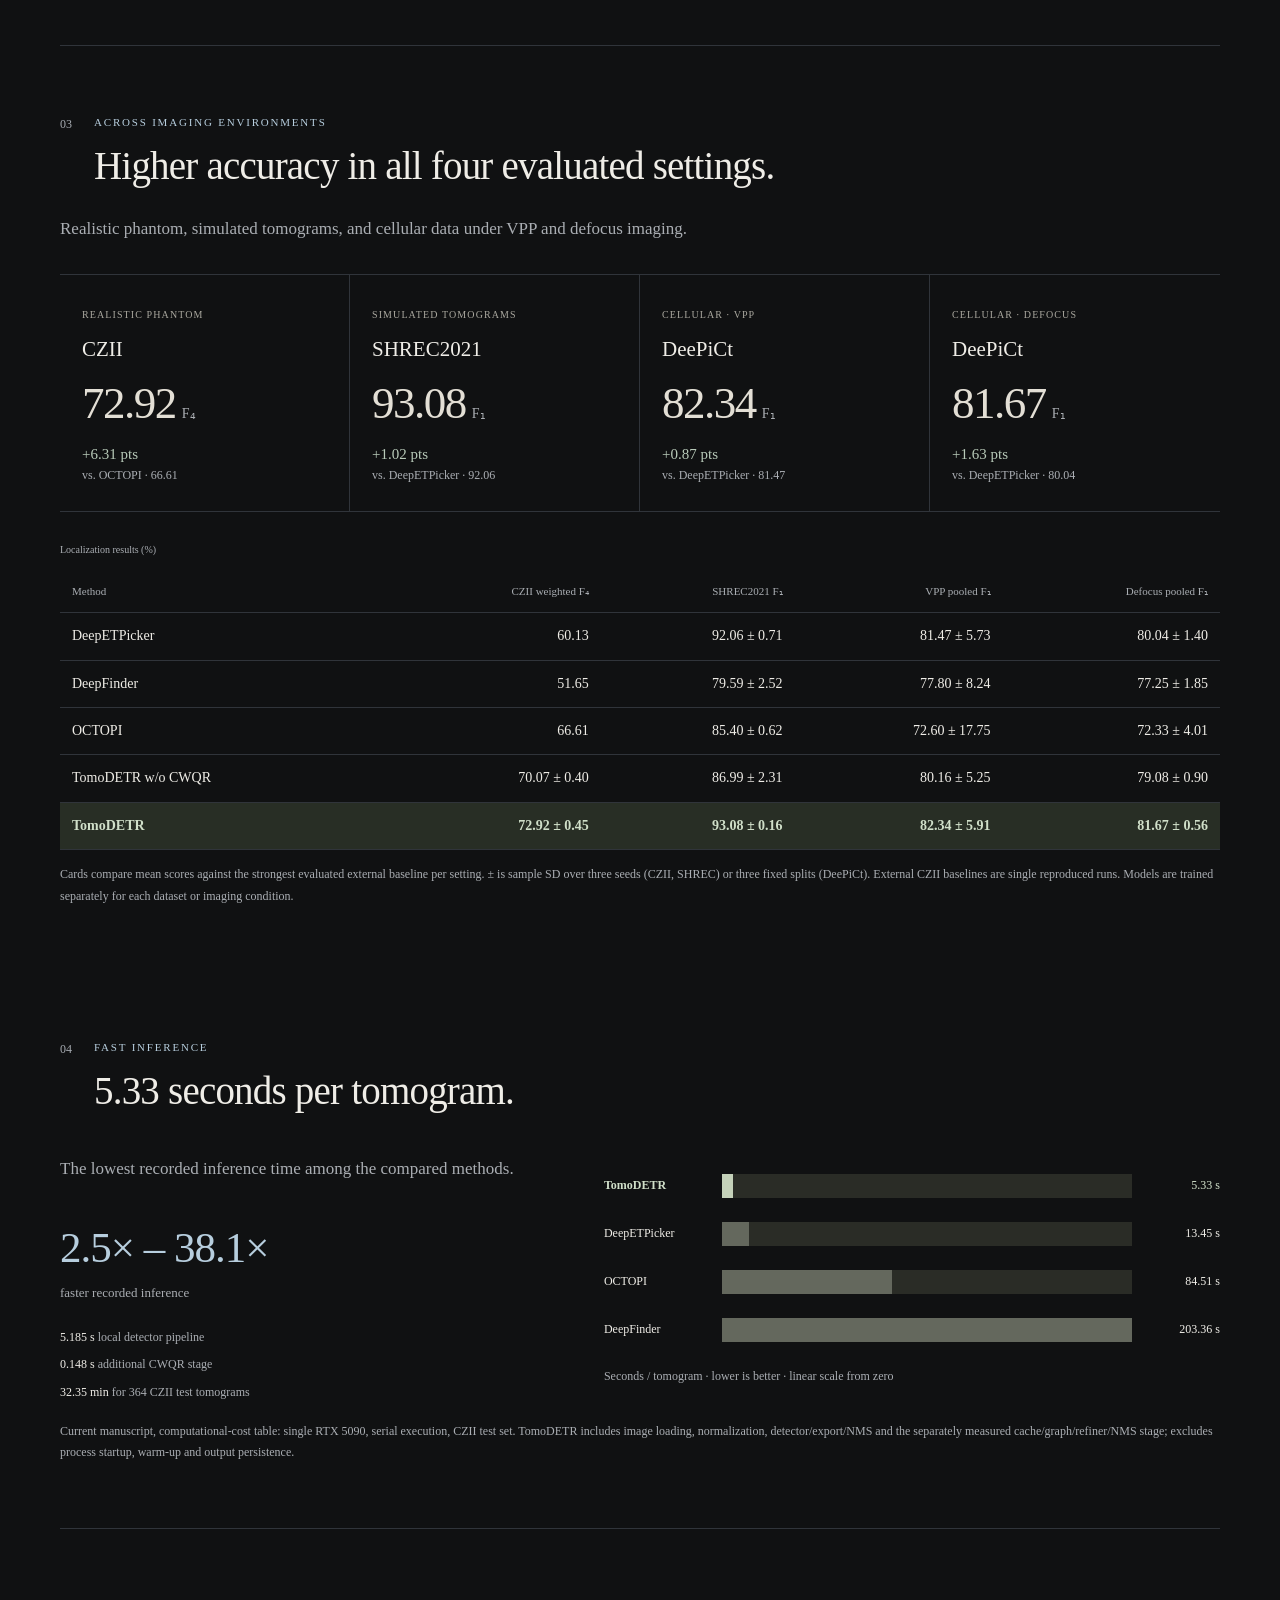
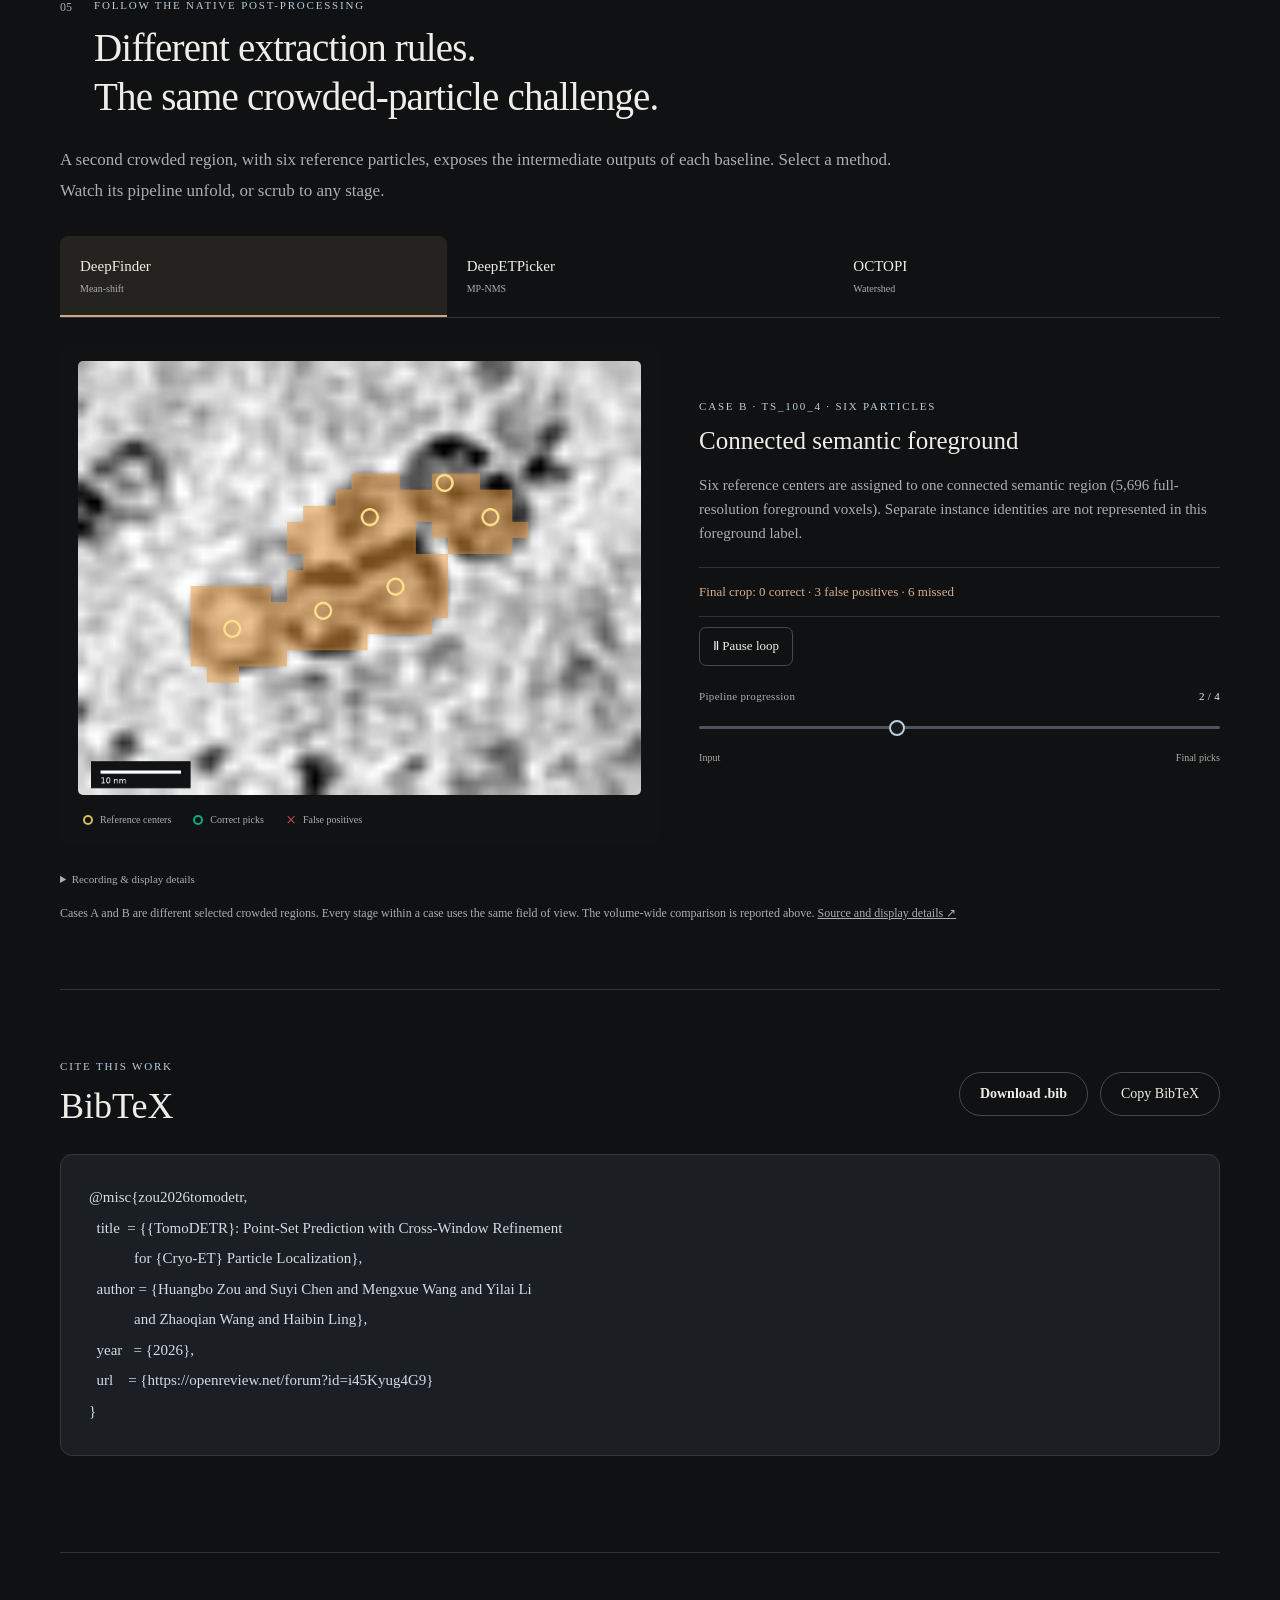
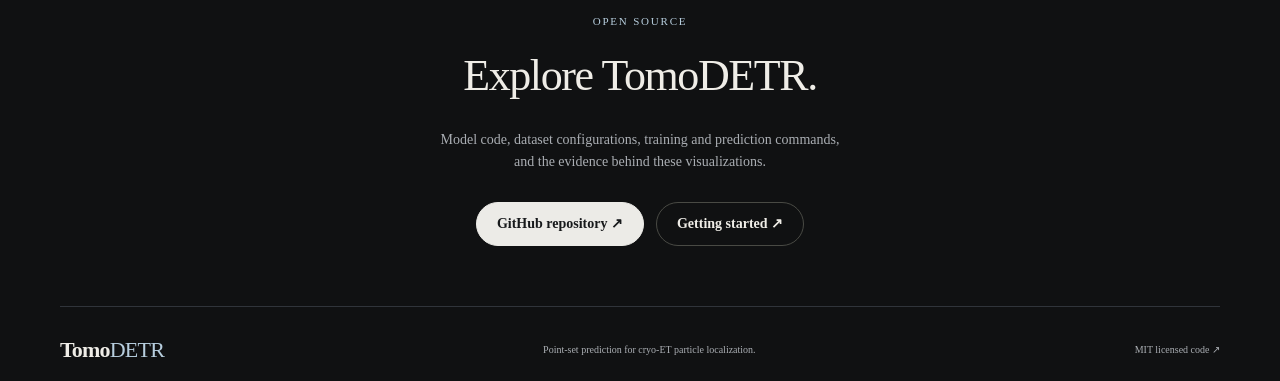
==== commit 2422b5c9: "Fix demo interaction edge cases and add comprehensive browser acceptance checks" ====
--- a/index.html
+++ b/index.html
@@ -1,4 +1,4 @@
-<!doctype html><html lang="en"><head><meta charset="utf-8"><meta name="theme-color" content="#101112"><meta name="viewport" content="width=device-width,initial-scale=1"><meta name="description" content="TomoDETR: direct point-set prediction for cryo-ET particle localization. Higher reported accuracy across four imaging settings and fast inference, with real dense-region stage comparisons."><title>TomoDETR — Point-Set Prediction for Cryo-ET</title><link rel="icon" href="assets/favicon.svg"><link rel="stylesheet" href="paper.css?v=19abb00ac86b"></head><body><a class="skip" href="#crowded">Skip to qualitative comparison</a><header><a class="wordmark" href="#">Tomo<span>DETR</span></a><nav aria-label="Main navigation"><a href="#crowded">Demo</a><a href="#formulation">Formulation</a><a href="#accuracy">Accuracy</a><a href="#efficiency">Efficiency</a><a href="#native-traces">Pipelines</a><a href="#citation">BibTeX</a><a class="repo" href="https://github.com/JackBo04/TomoDETR-release">GitHub ↗</a></nav></header><main>
+<!doctype html><html lang="en"><head><meta charset="utf-8"><meta name="theme-color" content="#101112"><meta name="viewport" content="width=device-width,initial-scale=1"><meta name="description" content="TomoDETR: direct point-set prediction for cryo-ET particle localization. Higher reported accuracy across four imaging settings and fast inference, with real dense-region stage comparisons."><title>TomoDETR — Point-Set Prediction for Cryo-ET</title><link rel="icon" href="assets/favicon.svg"><link rel="stylesheet" href="paper.css?v=e5d134ad1158"></head><body><a class="skip" href="#crowded">Skip to qualitative comparison</a><header><a class="wordmark" href="#">Tomo<span>DETR</span></a><nav aria-label="Main navigation"><a href="#crowded">Demo</a><a href="#formulation">Formulation</a><a href="#accuracy">Accuracy</a><a href="#efficiency">Efficiency</a><a href="#native-traces">Pipelines</a><a href="#citation">BibTeX</a><a class="repo" href="https://github.com/JackBo04/TomoDETR-release">GitHub ↗</a></nav></header><main>
 <section class="hero wrap"><p class="overline">CRYO-ELECTRON TOMOGRAPHY · PARTICLE LOCALIZATION</p><h1>Tomo<em>DETR</em></h1><h2>Point-Set Prediction with Cross-Window Refinement<br>for Cryo-ET Particle Localization</h2><p class="summary">Direct particle coordinates. Higher accuracy.<br>Whole-tomogram inference in 5.33 seconds.</p><div class="links"><a class="button dark" href="#crowded">Explore the demo ↓</a><a class="button" href="https://github.com/JackBo04/TomoDETR-release">Code ↗</a><a class="button" href="https://openreview.net/forum?id=i45Kyug4G9">Paper ↗</a><a class="button" href="#citation">BibTeX</a></div></section><section id="crowded" class="qualitative"><div class="wrap section"><div class="section-title"><span class="index">01</span><div><p class="overline">QUALITATIVE EVIDENCE · CROWDED PARTICLES</p><h2>When the foreground merges,<br>the centers can be lost.</h2></div></div><p class="section-lead">Follow the actual outputs: four neighboring apo-ferritin particles become one DeepFinder foreground component. Native mean-shift produces two inaccurate centers. TomoDETR localizes all four.</p><div id="volume-demo" class="volume-demo" data-ready="loading">
 <div class="volume-topline"><span>EXPLORE THE SAME REGION IN 3D</span><div><button id="volume-orbit" type="button" aria-pressed="true">Pause rotation</button><button id="volume-reset" type="button">Reset view</button></div></div>
 <p id="volume-loading" role="status">Loading the recorded 3D volume…</p>
@@ -25,4 +25,4 @@
   url    = {https://openreview.net/forum?id=i45Kyug4G9}
 }
 </code></pre><p id="citation-status" role="status" aria-live="polite"></p></section><section class="closing wrap"><p class="overline">OPEN SOURCE</p><h2>Explore TomoDETR.</h2><p>Model code, dataset configurations, training and prediction commands,<br>and the evidence behind these visualizations.</p><div class="links"><a class="button dark" href="https://github.com/JackBo04/TomoDETR-release">GitHub repository ↗</a><a class="button" href="https://github.com/JackBo04/TomoDETR-release/blob/main/docs/GETTING_STARTED.md">Getting started ↗</a></div></section>
-</main><footer class="wrap"><a class="wordmark" href="#">Tomo<span>DETR</span></a><span>Point-set prediction for cryo-ET particle localization.</span><a href="https://github.com/JackBo04/TomoDETR-release/blob/main/LICENSE">MIT licensed code ↗</a></footer><script type="module" src="volume.js?v=56ffc4db24e1"></script><script src="paper.js?v=67e8774293b8" defer></script></body></html>
+</main><footer class="wrap"><a class="wordmark" href="#">Tomo<span>DETR</span></a><span>Point-set prediction for cryo-ET particle localization.</span><a href="https://github.com/JackBo04/TomoDETR-release/blob/main/LICENSE">MIT licensed code ↗</a></footer><script type="module" src="volume.js?v=fa72b92cf728"></script><script src="paper.js?v=92fe55d18cec" defer></script></body></html>
--- a/paper.css
+++ b/paper.css
@@ -22,5 +22,5 @@
 
 #citation{border-top:1px solid var(--line)}.citation-heading{display:flex;justify-content:space-between;align-items:center;gap:24px;margin-bottom:24px}.citation-heading h2{font-size:36px;font-weight:400;line-height:1.3;margin-top:8px}.citation-actions{display:flex;align-items:center;gap:12px}.citation-actions button{border-radius:999px;padding:10px 20px;font-size:14px}.citation-code{margin:0;padding:28px;background:#1b1e22;border:1px solid #34383e;border-radius:12px;white-space:pre-wrap;overflow-wrap:anywhere;line-height:1.9;font-size:15px}.citation-code code{font-family:Georgia,"Times New Roman",serif;color:#d1dce4}#citation-status{font-size:13px;color:var(--muted);min-height:24px;margin-top:8px}@media(max-width:600px){.citation-heading{align-items:flex-start;flex-direction:column;gap:15px}.citation-code{padding:18px;font-size:13px}}
 
-.volume-demo{max-width:1100px;margin:30px auto 20px;border:1px solid #343e49;border-radius:18px;background:#14191f;padding:20px}.volume-topline{display:flex;align-items:center;justify-content:space-between;gap:14px;margin-bottom:18px}.volume-topline>span{font-size:11px;letter-spacing:1.5px;color:#b7cede}.volume-topline>div{display:flex;gap:8px}.volume-topline button,.volume-story button{border-radius:999px}.volume-panels{display:grid;grid-template-columns:1fr 1fr;gap:18px}.volume-panels article{min-width:0}.volume-heading{padding:4px 8px 14px}.volume-heading h3{font-size:19px;font-weight:400;margin-top:6px}.volume-viewport{height:390px;position:relative;border:1px solid #2e3b48;border-radius:12px;overflow:hidden;background:#0b0e12;cursor:grab}.volume-viewport:active{cursor:grabbing}.volume-viewport canvas{display:block;width:100%;height:100%;touch-action:pan-y}.volume-panels article>p{min-height:54px;margin:14px 8px 0;font-size:14px;color:#bcc8d3}.volume-story{display:flex;align-items:center;gap:25px;border-top:1px solid #303a44;padding-top:12px}.volume-story .scrubber{flex:1;margin:10px 0 18px}.volume-tools{display:grid;grid-template-columns:1fr .7fr 1fr;gap:28px;padding:18px 0;border-top:1px solid #303a44}.volume-range{font-size:13px;color:#b8c5cf}.volume-range output{float:right}.volume-range input{display:block;width:100%;accent-color:#b7cede;margin:12px 0 0}.volume-toggles{display:grid;gap:7px;font-size:12px;color:#bcc8d3}.volume-toggles label{display:flex;align-items:center;gap:8px}.volume-toggles input{accent-color:#b7cede}.volume-legend{display:flex;flex-wrap:wrap;gap:18px;font-size:12px;color:#b8c5cf;margin-top:8px}.volume-legend span{display:flex;align-items:center;gap:7px}.volume-legend i{display:inline-block;width:9px;height:9px;border-radius:50%}.v-gold{border:1px solid #f3d68a}.v-amber{background:#dba067}.v-green{background:#57e0b4}.v-red{background:#ff6c85}.volume-help{font-size:11px;color:#939eaa;margin-top:14px}.volume-source{font-size:11px;color:#939eaa;margin-top:12px}.volume-source summary,.projection-details>summary{cursor:pointer}.volume-source p{margin-top:10px;line-height:1.8}.volume-source a{text-decoration:underline}.projection-details{max-width:1100px;margin:20px auto;border-top:1px solid #303a44;padding:18px 0}.projection-details>summary{font-size:14px;color:#b7cede;margin-bottom:20px}#surface-details{display:none}.volume-demo[data-ready=failed] .volume-panels,.volume-demo[data-ready=failed] .volume-story,.volume-demo[data-ready=failed] .volume-tools{display:none}#volume-loading{padding:20px;font-size:15px;color:#b7cede}[hidden]{display:none!important}
+.volume-demo{max-width:1100px;margin:30px auto 20px;border:1px solid #343e49;border-radius:18px;background:#14191f;padding:20px}.volume-topline{display:flex;align-items:center;justify-content:space-between;gap:14px;margin-bottom:18px}.volume-topline>span{font-size:11px;letter-spacing:1.5px;color:#b7cede}.volume-topline>div{display:flex;gap:8px}.volume-topline button,.volume-story button{border-radius:999px}.volume-panels{display:grid;grid-template-columns:1fr 1fr;gap:18px}.volume-panels article{min-width:0}.volume-heading{padding:4px 8px 14px}.volume-heading h3{font-size:19px;font-weight:400;margin-top:6px}.volume-viewport{height:390px;position:relative;border:1px solid #2e3b48;border-radius:12px;overflow:hidden;background:#0b0e12;cursor:grab}.volume-viewport:active{cursor:grabbing}.volume-viewport canvas{display:block;width:100%;height:100%;touch-action:none}.volume-panels article>p{min-height:54px;margin:14px 8px 0;font-size:14px;color:#bcc8d3}.volume-story{display:flex;align-items:center;gap:25px;border-top:1px solid #303a44;padding-top:12px}.volume-story .scrubber{flex:1;margin:10px 0 18px}.volume-tools{display:grid;grid-template-columns:1fr .7fr 1fr;gap:28px;padding:18px 0;border-top:1px solid #303a44}.volume-range{font-size:13px;color:#b8c5cf}.volume-range output{float:right}.volume-range input{display:block;width:100%;accent-color:#b7cede;margin:12px 0 0}.volume-toggles{display:grid;gap:7px;font-size:12px;color:#bcc8d3}.volume-toggles label{display:flex;align-items:center;gap:8px}.volume-toggles input{accent-color:#b7cede}.volume-legend{display:flex;flex-wrap:wrap;gap:18px;font-size:12px;color:#b8c5cf;margin-top:8px}.volume-legend span{display:flex;align-items:center;gap:7px}.volume-legend i{display:inline-block;width:9px;height:9px;border-radius:50%}.v-gold{border:1px solid #f3d68a}.v-amber{background:#dba067}.v-green{background:#57e0b4}.v-red{background:#ff6c85}.volume-help{font-size:11px;color:#939eaa;margin-top:14px}.volume-source{font-size:11px;color:#939eaa;margin-top:12px}.volume-source summary,.projection-details>summary{cursor:pointer}.volume-source p{margin-top:10px;line-height:1.8}.volume-source a{text-decoration:underline}.projection-details{max-width:1100px;margin:20px auto;border-top:1px solid #303a44;padding:18px 0}.projection-details>summary{font-size:14px;color:#b7cede;margin-bottom:20px}#surface-details{display:none}.volume-demo[data-ready=failed] .volume-panels,.volume-demo[data-ready=failed] .volume-story,.volume-demo[data-ready=failed] .volume-tools{display:none}#volume-loading{padding:20px;font-size:15px;color:#b7cede}[hidden]{display:none!important}
 @media(max-width:700px){.volume-demo{padding:12px;border-radius:12px}.volume-topline{align-items:flex-start}.volume-topline>span{font-size:9px;max-width:130px}.volume-topline button{font-size:10px;padding:7px 8px}.volume-panels{gap:9px}.volume-heading{padding:3px 2px 10px;min-height:83px}.volume-heading h3{font-size:14px}.volume-heading .method-tag{font-size:8px}.volume-viewport{height:240px;border-radius:8px}.volume-panels article>p{font-size:12px;margin:10px 2px 0;min-height:72px}.volume-story{gap:10px}.volume-story button{font-size:11px;padding:8px}.volume-story .scrubber label{font-size:9px;display:block}.volume-story output{display:block}.volume-tools{grid-template-columns:1fr 1fr;gap:18px}.volume-toggles{grid-column:1/-1;display:flex;flex-wrap:wrap;gap:12px}.volume-legend{font-size:10px;gap:12px}.volume-help{font-size:10px}.volume-range{font-size:11px}.volume-source{font-size:10px}}
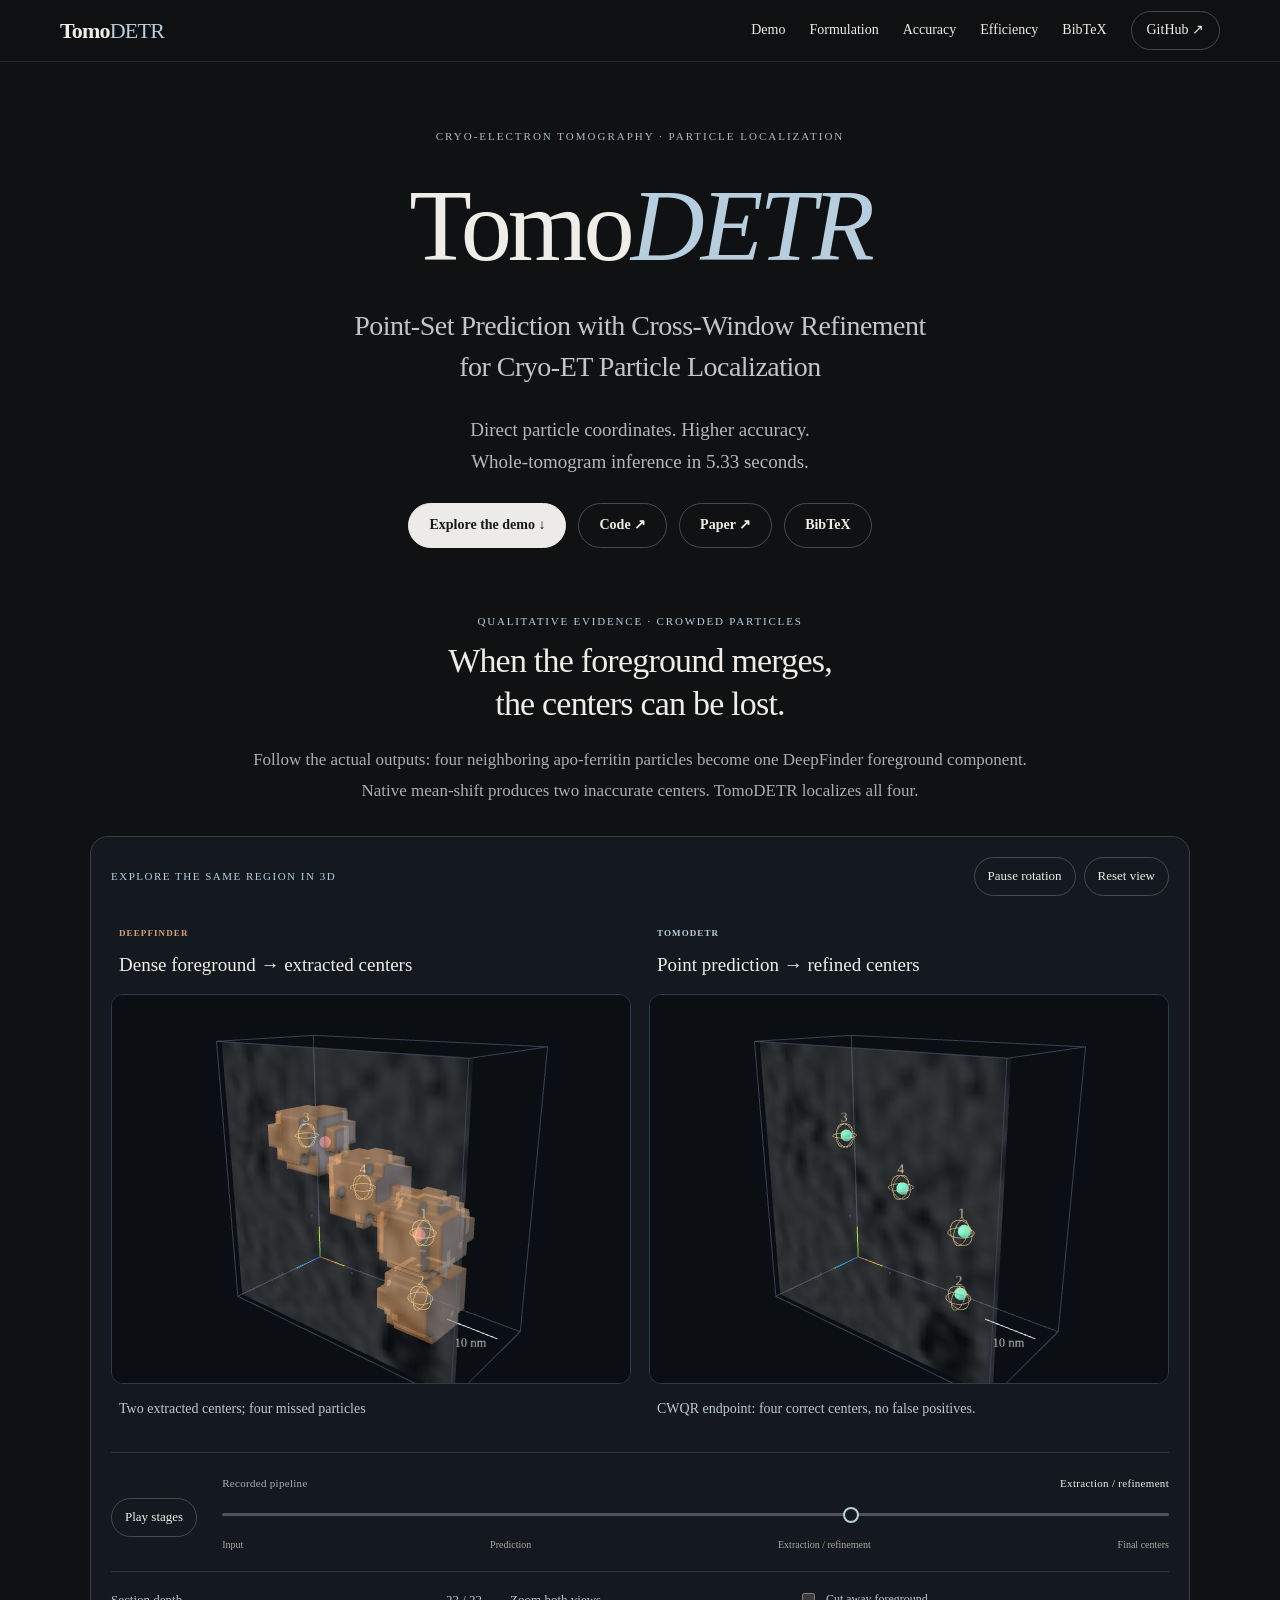
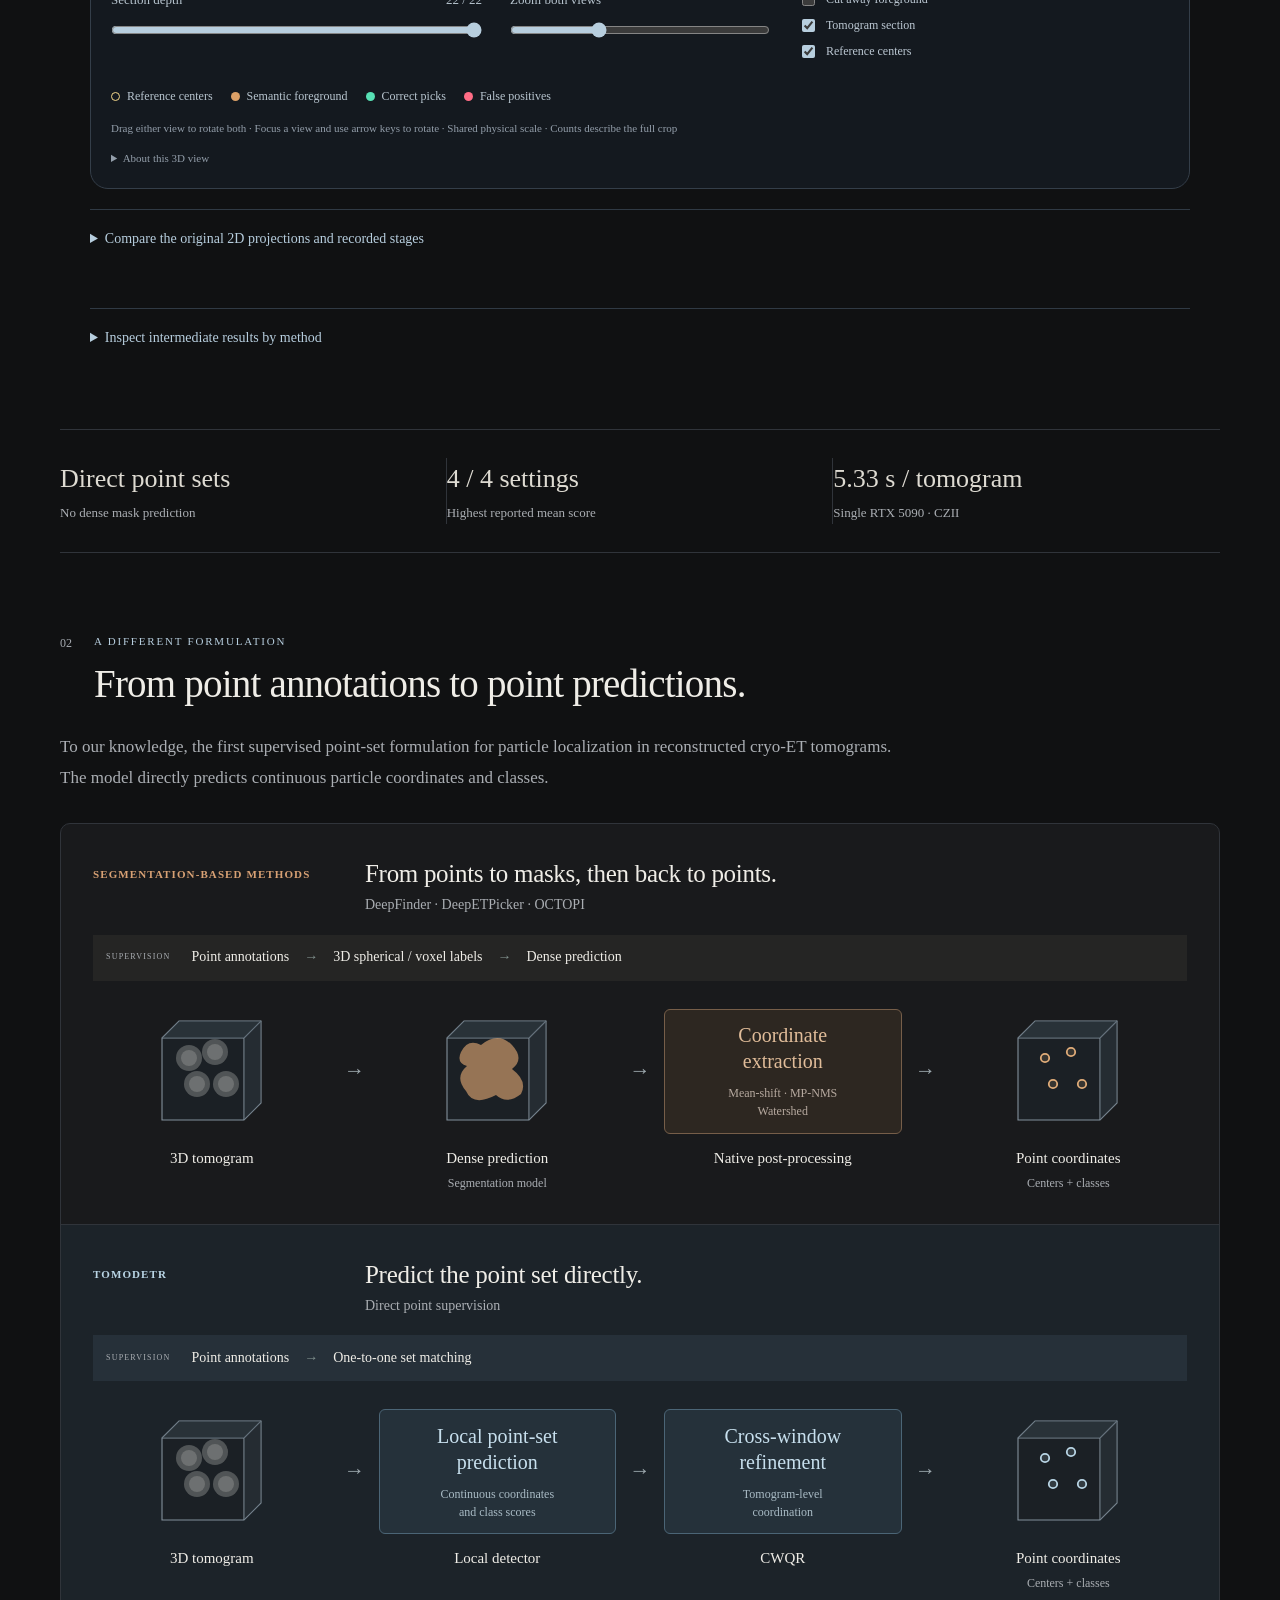
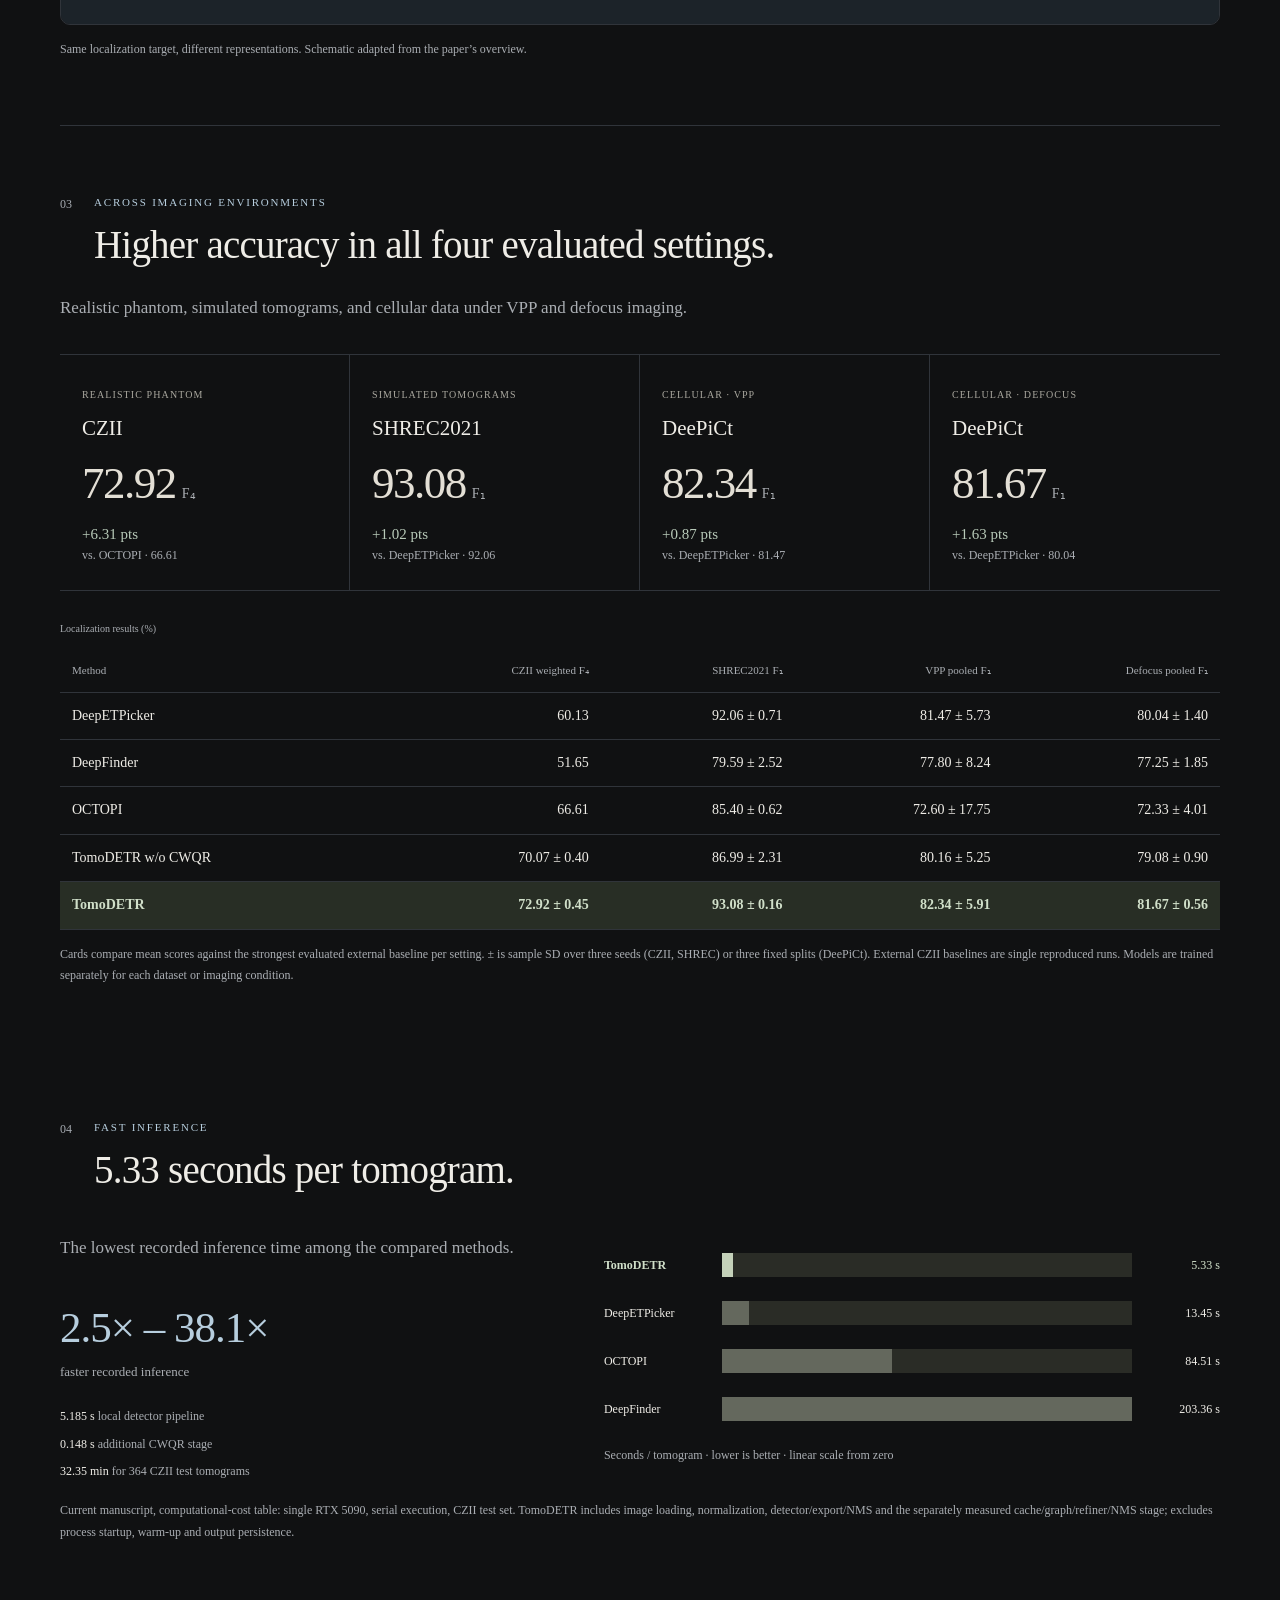
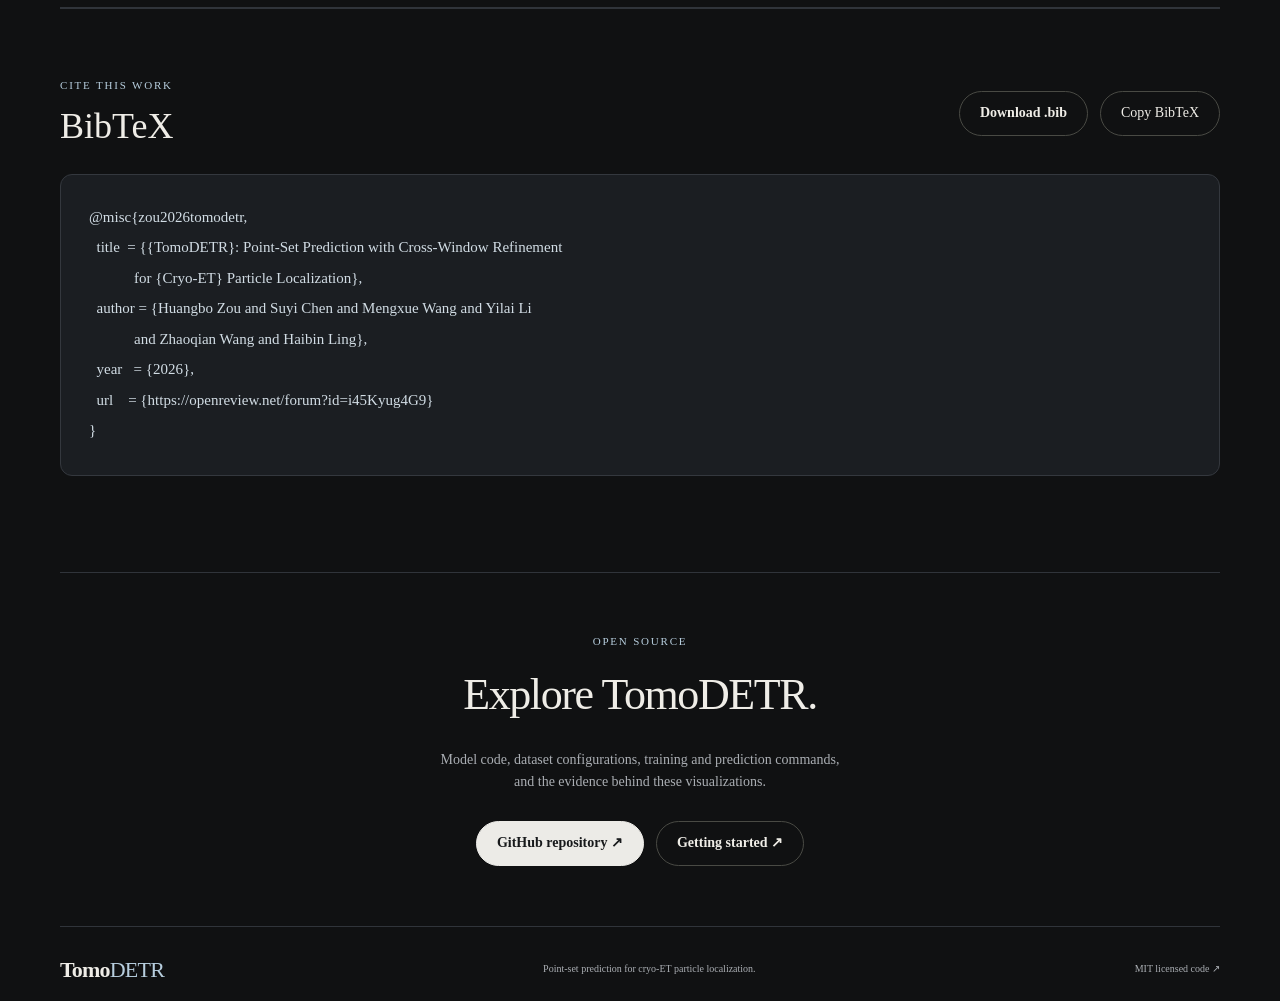
==== commit 2c0c1196: "Fold baseline processing traces into optional demo details" ====
--- a/index.html
+++ b/index.html
@@ -1,4 +1,4 @@
-<!doctype html><html lang="en"><head><meta charset="utf-8"><meta name="theme-color" content="#101112"><meta name="viewport" content="width=device-width,initial-scale=1"><meta name="description" content="TomoDETR: direct point-set prediction for cryo-ET particle localization. Higher reported accuracy across four imaging settings and fast inference, with real dense-region stage comparisons."><title>TomoDETR — Point-Set Prediction for Cryo-ET</title><link rel="icon" href="assets/favicon.svg"><link rel="stylesheet" href="paper.css?v=e5d134ad1158"></head><body><a class="skip" href="#crowded">Skip to qualitative comparison</a><header><a class="wordmark" href="#">Tomo<span>DETR</span></a><nav aria-label="Main navigation"><a href="#crowded">Demo</a><a href="#formulation">Formulation</a><a href="#accuracy">Accuracy</a><a href="#efficiency">Efficiency</a><a href="#native-traces">Pipelines</a><a href="#citation">BibTeX</a><a class="repo" href="https://github.com/JackBo04/TomoDETR-release">GitHub ↗</a></nav></header><main>
+<!doctype html><html lang="en"><head><meta charset="utf-8"><meta name="theme-color" content="#101112"><meta name="viewport" content="width=device-width,initial-scale=1"><meta name="description" content="TomoDETR: direct point-set prediction for cryo-ET particle localization. Higher reported accuracy across four imaging settings and fast inference, with real dense-region stage comparisons."><title>TomoDETR — Point-Set Prediction for Cryo-ET</title><link rel="icon" href="assets/favicon.svg"><link rel="stylesheet" href="paper.css?v=b52c37f9d7f3"></head><body><a class="skip" href="#crowded">Skip to qualitative comparison</a><header><a class="wordmark" href="#">Tomo<span>DETR</span></a><nav aria-label="Main navigation"><a href="#crowded">Demo</a><a href="#formulation">Formulation</a><a href="#accuracy">Accuracy</a><a href="#efficiency">Efficiency</a><a href="#citation">BibTeX</a><a class="repo" href="https://github.com/JackBo04/TomoDETR-release">GitHub ↗</a></nav></header><main>
 <section class="hero wrap"><p class="overline">CRYO-ELECTRON TOMOGRAPHY · PARTICLE LOCALIZATION</p><h1>Tomo<em>DETR</em></h1><h2>Point-Set Prediction with Cross-Window Refinement<br>for Cryo-ET Particle Localization</h2><p class="summary">Direct particle coordinates. Higher accuracy.<br>Whole-tomogram inference in 5.33 seconds.</p><div class="links"><a class="button dark" href="#crowded">Explore the demo ↓</a><a class="button" href="https://github.com/JackBo04/TomoDETR-release">Code ↗</a><a class="button" href="https://openreview.net/forum?id=i45Kyug4G9">Paper ↗</a><a class="button" href="#citation">BibTeX</a></div></section><section id="crowded" class="qualitative"><div class="wrap section"><div class="section-title"><span class="index">01</span><div><p class="overline">QUALITATIVE EVIDENCE · CROWDED PARTICLES</p><h2>When the foreground merges,<br>the centers can be lost.</h2></div></div><p class="section-lead">Follow the actual outputs: four neighboring apo-ferritin particles become one DeepFinder foreground component. Native mean-shift produces two inaccurate centers. TomoDETR localizes all four.</p><div id="volume-demo" class="volume-demo" data-ready="loading">
 <div class="volume-topline"><span>EXPLORE THE SAME REGION IN 3D</span><div><button id="volume-orbit" type="button" aria-pressed="true">Pause rotation</button><button id="volume-reset" type="button">Reset view</button></div></div>
 <p id="volume-loading" role="status">Loading the recorded 3D volume…</p>
@@ -7,7 +7,7 @@
 <div class="volume-tools"><label class="volume-range" for="volume-depth">Section depth <output id="volume-depth-label">22 / 22</output><input id="volume-depth" type="range" min="0" max="21" step="1" value="21"></label><label class="volume-range" for="volume-zoom">Zoom both views<input id="volume-zoom" type="range" min="0.7" max="1.6" step="0.05" value="1"></label><div class="volume-toggles"><label><input id="volume-cut" type="checkbox"> Cut away foreground</label><label><input id="volume-slice" type="checkbox" checked> Tomogram section</label><label><input id="volume-reference" type="checkbox" checked> Reference centers</label></div></div>
 <div class="volume-legend"><span><i class="v-gold"></i> Reference centers</span><span><i class="v-amber"></i> Semantic foreground</span><span><i class="v-green"></i> Correct picks</span><span><i class="v-red"></i> False positives</span></div><p class="volume-help">Drag either view to rotate both · Focus a view and use arrow keys to rotate · Shared physical scale · Counts describe the full crop</p>
 <details class="volume-source"><summary>About this 3D view</summary><p>Original 46 × 46 × 22 voxel crop from TS_89_8. The amber surface is the 0.5 isosurface of the recorded binary foreground, without smoothing. Both views share the original reference and prediction coordinates. Rings mark centers, not particle boundaries; center markers remain visible through the surface. Stage playback switches between recorded endpoints; it does not simulate prediction trajectories. With cutaway enabled, foreground and centers beyond the section plane are hidden. <a href="assets/volume/PROVENANCE.md">Data provenance ↗</a></p></details>
-</div><details id="projection-details" class="projection-details"><summary>Compare the original 2D projections and recorded stages</summary><div class="figure-head"><span>CASE A · CZII / TS_89_8 · FOUR PARTICLES</span><button id="stage-play" aria-pressed="false">▶ Play recorded stages</button></div><div class="scrubber"><label for="focus-scrub">Pipeline progression <output id="focus-progress">1 / 4</output></label><input id="focus-scrub" type="range" min="0" max="3" step="0.001" value="0" aria-label="Comparison pipeline stage"><div class="scrub-labels"><span>Input</span><span>Prediction</span><span>Extraction / refinement</span><span>Result</span></div></div><div class="stage-nav" role="group" aria-label="Recorded pipeline stage"><button data-stage="0" aria-pressed="true"><small>01</small> Input & reference</button><button data-stage="1" aria-pressed="false"><small>02</small> Model output</button><button data-stage="2" aria-pressed="false"><small>03</small> Center extraction</button><button data-stage="3" aria-pressed="false"><small>04</small> Final localization</button></div><div class="focus-grid"><article><div class="panel-heading"><span class="method-tag amber">DEEPFINDER</span><h3 id="baseline-stage-title">Four reference particle centers</h3></div><img id="focus-baseline" src="assets/stages/focus-input.webp" width="700" height="540" alt="Original crowded region with four reference centers"><div class="panel-caption" id="baseline-stage-caption">The same tomogram crop and reference centers are shown in both lanes.</div></article><article><div class="panel-heading"><span class="method-tag">TOMODETR</span><h3 id="direct-stage-title">Four reference particle centers</h3></div><img id="focus-direct" src="assets/stages/focus-input.webp" width="700" height="540" alt="The same crowded region used for TomoDETR"><div class="panel-caption" id="direct-stage-caption">Direct point-set prediction uses center annotations.</div></article></div><div class="figure-legend"><span><i class="gold"></i> Reference center</span><span><i class="orange"></i> Predicted foreground</span><span><i class="green"></i> Correct prediction</span><span><i class="red">×</i> False positive</span></div><div class="evidence-row"><div><strong>4 → 1 → 2</strong><p>Four particles · one connected foreground · two extracted centers, neither within the 3 nm tolerance.</p></div><div><strong>4 / 4</strong><p>TomoDETR: four correct centers, no false positives in this crop.</p></div><a href="#native-traces">Inspect all three baseline pipelines ↓</a></div><details id="surface-details" class="surface-details"><summary>Inspect the actual merged foreground in 3D</summary><div class="surface-layout"><canvas id="surface" width="700" height="440" role="img" aria-label="Actual connected DeepFinder foreground in 3D with four reference centers and two native extracted centers"></canvas><div><h3>One connected region.<br>Four separate particles.</h3><p>The displayed surface is built from the saved semantic labelmap. Gold circles mark the four reference centers; red crosses mark the two native mean-shift centers.</p><button id="surface-play" aria-pressed="false">▶ Rotate foreground</button><p class="caption">Drag to rotate the recorded foreground.</p></div></div></details><p class="caption">Same physical crop, grayscale mapping and recorded predictions in both lanes. Background: mean of 22 original slices. Matching is in 3D. Playback advances through saved pipeline stages, not simulated optimization iterations.</p></details></div></section><div class="wrap key-results"><div class="hero-facts"><a href="#formulation"><strong>Direct point sets</strong><span>No dense mask prediction</span></a><a href="#accuracy"><strong>4 / 4 settings</strong><span>Highest reported mean score</span></a><a href="#efficiency"><strong>5.33 s / tomogram</strong><span>Single RTX 5090 · CZII</span></a></div></div>
+</div><details id="projection-details" class="projection-details"><summary>Compare the original 2D projections and recorded stages</summary><div class="figure-head"><span>CASE A · CZII / TS_89_8 · FOUR PARTICLES</span><button id="stage-play" aria-pressed="false">▶ Play recorded stages</button></div><div class="scrubber"><label for="focus-scrub">Pipeline progression <output id="focus-progress">1 / 4</output></label><input id="focus-scrub" type="range" min="0" max="3" step="0.001" value="0" aria-label="Comparison pipeline stage"><div class="scrub-labels"><span>Input</span><span>Prediction</span><span>Extraction / refinement</span><span>Result</span></div></div><div class="stage-nav" role="group" aria-label="Recorded pipeline stage"><button data-stage="0" aria-pressed="true"><small>01</small> Input & reference</button><button data-stage="1" aria-pressed="false"><small>02</small> Model output</button><button data-stage="2" aria-pressed="false"><small>03</small> Center extraction</button><button data-stage="3" aria-pressed="false"><small>04</small> Final localization</button></div><div class="focus-grid"><article><div class="panel-heading"><span class="method-tag amber">DEEPFINDER</span><h3 id="baseline-stage-title">Four reference particle centers</h3></div><img id="focus-baseline" src="assets/stages/focus-input.webp" width="700" height="540" alt="Original crowded region with four reference centers"><div class="panel-caption" id="baseline-stage-caption">The same tomogram crop and reference centers are shown in both lanes.</div></article><article><div class="panel-heading"><span class="method-tag">TOMODETR</span><h3 id="direct-stage-title">Four reference particle centers</h3></div><img id="focus-direct" src="assets/stages/focus-input.webp" width="700" height="540" alt="The same crowded region used for TomoDETR"><div class="panel-caption" id="direct-stage-caption">Direct point-set prediction uses center annotations.</div></article></div><div class="figure-legend"><span><i class="gold"></i> Reference center</span><span><i class="orange"></i> Predicted foreground</span><span><i class="green"></i> Correct prediction</span><span><i class="red">×</i> False positive</span></div><div class="evidence-row"><div><strong>4 → 1 → 2</strong><p>Four particles · one connected foreground · two extracted centers, neither within the 3 nm tolerance.</p></div><div><strong>4 / 4</strong><p>TomoDETR: four correct centers, no false positives in this crop.</p></div><a href="#native-traces">Inspect intermediate results ↓</a></div><details id="surface-details" class="surface-details"><summary>Inspect the actual merged foreground in 3D</summary><div class="surface-layout"><canvas id="surface" width="700" height="440" role="img" aria-label="Actual connected DeepFinder foreground in 3D with four reference centers and two native extracted centers"></canvas><div><h3>One connected region.<br>Four separate particles.</h3><p>The displayed surface is built from the saved semantic labelmap. Gold circles mark the four reference centers; red crosses mark the two native mean-shift centers.</p><button id="surface-play" aria-pressed="false">▶ Rotate foreground</button><p class="caption">Drag to rotate the recorded foreground.</p></div></div></details><p class="caption">Same physical crop, grayscale mapping and recorded predictions in both lanes. Background: mean of 22 original slices. Matching is in 3D. Playback advances through saved pipeline stages, not simulated optimization iterations.</p></details><details id="native-traces" class="pipeline-details"><summary>Inspect intermediate results by method</summary><div class="pipeline-content"><p class="pipeline-intro">Recorded dense responses and center-extraction stages · TS_100_4 · six reference particles</p><div class="trace-tabs" role="group" aria-label="Baseline pipeline"><button data-method="DeepFinder" aria-pressed="true">DeepFinder <small>Mean-shift</small></button><button data-method="DeepETPicker" aria-pressed="false">DeepETPicker <small>MP-NMS</small></button><button data-method="OCTOPI" aria-pressed="false">OCTOPI <small>Watershed</small></button></div><div class="trace-layout"><div class="trace-main"><img id="trace-image" src="assets/stages/deepfinder-mask.webp" width="700" height="540" alt="Saved DeepFinder semantic foreground in a second crowded region"><div id="trace-scale" class="trace-scale" hidden><span id="trace-scale-name">Probability</span><i></i><span>0 → 1</span></div><div class="figure-legend"><span><i class="gold"></i> Reference centers</span><span><i class="green"></i> Correct picks</span><span><i class="red">×</i> False positives</span></div></div><aside><p class="overline">CASE B · TS_100_4 · SIX PARTICLES</p><h3 id="trace-title">Predicted semantic foreground</h3><p id="trace-description"></p><button id="trace-play" aria-pressed="false">▶ Play this pipeline</button><div class="scrubber"><label for="trace-scrub">Pipeline progression <output id="trace-progress"></output></label><input id="trace-scrub" type="range" min="0" max="3" step="0.001" value="0" aria-label="Native postprocessing stage"><div class="scrub-labels"><span>Input</span><span>Final picks</span></div></div><ol id="trace-steps"></ol></aside></div><div class="trace-thumbs" id="trace-thumbs" aria-label="All recorded stages"></div><details class="display-notes"><summary>Recording & display details</summary><div id="trace-result" class="trace-result"></div><p class="caption" id="trace-footnote"></p></details><p class="caption"><a href="assets/stages/PROVENANCE.md">Data and display details ↗</a></p></div></details></div></section><div class="wrap key-results"><div class="hero-facts"><a href="#formulation"><strong>Direct point sets</strong><span>No dense mask prediction</span></a><a href="#accuracy"><strong>4 / 4 settings</strong><span>Highest reported mean score</span></a><a href="#efficiency"><strong>5.33 s / tomogram</strong><span>Single RTX 5090 · CZII</span></a></div></div>
 <section id="formulation" class="wrap section"><div class="section-title"><span class="index">02</span><div><p class="overline">A DIFFERENT FORMULATION</p><h2>From point annotations to point predictions.</h2></div></div><p class="section-lead">To our knowledge, the first supervised point-set formulation for particle localization in reconstructed cryo-ET tomograms. The model directly predicts continuous particle coordinates and classes.</p><div class="paradigm paper-paradigm" role="figure" aria-label="Two localization pipelines with the same input tomogram and output coordinate system. Dense methods predict voxel responses and extract centers; TomoDETR predicts and refines point sets directly.">
 <div class="lane baseline"><div class="lane-title"><span class="method-tag">SEGMENTATION-BASED METHODS</span><h3>From points to masks, then back to points.</h3><p>DeepFinder · DeepETPicker · OCTOPI</p></div><div class="supervision"><span>SUPERVISION</span><b>Point annotations</b><i>→</i><b>3D spherical / voxel labels</b><i>→</i><b>Dense prediction</b></div><div class="flow"><div class="flow-node"><svg class="coordinate-cube" data-representation="input" viewBox="0 0 150 125" aria-hidden="true"><path d="M25 29L42 12H124V94L107 111H25Z" fill="#1b2025" stroke="#82909b" stroke-width="1.1"/><path d="M25 29H107V111M107 29L124 12" fill="none" stroke="#82909b" stroke-width="1.1"/><path d="M25 29L42 12H124L107 29Z" fill="#38444c" opacity=".5"/><path d="M107 29L124 12V94L107 111Z" fill="#38444c" opacity=".35"/><circle cx="52" cy="49" r="13" fill="#9b9e9c" opacity=".42"/><circle cx="52" cy="49" r="8" fill="#b9bcb7" opacity=".28"/><circle cx="78" cy="43" r="13" fill="#9b9e9c" opacity=".42"/><circle cx="78" cy="43" r="8" fill="#b9bcb7" opacity=".28"/><circle cx="60" cy="75" r="13" fill="#9b9e9c" opacity=".42"/><circle cx="60" cy="75" r="8" fill="#b9bcb7" opacity=".28"/><circle cx="89" cy="75" r="13" fill="#9b9e9c" opacity=".42"/><circle cx="89" cy="75" r="8" fill="#b9bcb7" opacity=".28"/></svg><b>3D tomogram</b></div><span class="flow-arrow" aria-hidden="true">→</span><div class="flow-node"><svg class="coordinate-cube" data-representation="dense" viewBox="0 0 150 125" aria-hidden="true"><path d="M25 29L42 12H124V94L107 111H25Z" fill="#1b2025" stroke="#82909b" stroke-width="1.1"/><path d="M25 29H107V111M107 29L124 12" fill="none" stroke="#82909b" stroke-width="1.1"/><path d="M25 29L42 12H124L107 29Z" fill="#38444c" opacity=".5"/><path d="M107 29L124 12V94L107 111Z" fill="#38444c" opacity=".35"/><path d="M39 43Q46 29 59 36Q76 22 90 36Q103 50 90 60Q106 72 99 85Q85 96 74 86Q51 98 44 82Q32 68 45 57Q34 54 39 43Z" fill="#d6a06e" opacity=".66"/></svg><b>Dense prediction</b><small>Segmentation model</small></div><span class="flow-arrow" aria-hidden="true">→</span><div class="flow-node"><div class="model-box"><span>Coordinate<br>extraction</span><small>Mean-shift · MP-NMS<br>Watershed</small></div><b>Native post-processing</b></div><span class="flow-arrow" aria-hidden="true">→</span><div class="flow-node"><svg class="coordinate-cube" data-representation="points" viewBox="0 0 150 125" aria-hidden="true"><path d="M25 29L42 12H124V94L107 111H25Z" fill="#1b2025" stroke="#82909b" stroke-width="1.1"/><path d="M25 29H107V111M107 29L124 12" fill="none" stroke="#82909b" stroke-width="1.1"/><path d="M25 29L42 12H124L107 29Z" fill="#38444c" opacity=".5"/><path d="M107 29L124 12V94L107 111Z" fill="#38444c" opacity=".35"/><circle cx="52" cy="49" r="4.2" fill="#e0ac79" fill-opacity=".15" stroke="#e0ac79" stroke-width="1.8"/><circle cx="78" cy="43" r="4.2" fill="#e0ac79" fill-opacity=".15" stroke="#e0ac79" stroke-width="1.8"/><circle cx="60" cy="75" r="4.2" fill="#e0ac79" fill-opacity=".15" stroke="#e0ac79" stroke-width="1.8"/><circle cx="89" cy="75" r="4.2" fill="#e0ac79" fill-opacity=".15" stroke="#e0ac79" stroke-width="1.8"/></svg><b>Point coordinates</b><small>Centers + classes</small></div></div></div>
 <div class="lane direct"><div class="lane-title"><span class="method-tag">TOMODETR</span><h3>Predict the point set directly.</h3><p>Direct point supervision</p></div><div class="supervision"><span>SUPERVISION</span><b>Point annotations</b><i>→</i><b>One-to-one set matching</b></div><div class="flow"><div class="flow-node"><svg class="coordinate-cube" data-representation="input" viewBox="0 0 150 125" aria-hidden="true"><path d="M25 29L42 12H124V94L107 111H25Z" fill="#1b2025" stroke="#82909b" stroke-width="1.1"/><path d="M25 29H107V111M107 29L124 12" fill="none" stroke="#82909b" stroke-width="1.1"/><path d="M25 29L42 12H124L107 29Z" fill="#38444c" opacity=".5"/><path d="M107 29L124 12V94L107 111Z" fill="#38444c" opacity=".35"/><circle cx="52" cy="49" r="13" fill="#9b9e9c" opacity=".42"/><circle cx="52" cy="49" r="8" fill="#b9bcb7" opacity=".28"/><circle cx="78" cy="43" r="13" fill="#9b9e9c" opacity=".42"/><circle cx="78" cy="43" r="8" fill="#b9bcb7" opacity=".28"/><circle cx="60" cy="75" r="13" fill="#9b9e9c" opacity=".42"/><circle cx="60" cy="75" r="8" fill="#b9bcb7" opacity=".28"/><circle cx="89" cy="75" r="13" fill="#9b9e9c" opacity=".42"/><circle cx="89" cy="75" r="8" fill="#b9bcb7" opacity=".28"/></svg><b>3D tomogram</b></div><span class="flow-arrow" aria-hidden="true">→</span><div class="flow-node"><div class="model-box"><span>Local point-set<br>prediction</span><small>Continuous coordinates<br>and class scores</small></div><b>Local detector</b></div><span class="flow-arrow" aria-hidden="true">→</span><div class="flow-node"><div class="model-box"><span>Cross-window<br>refinement</span><small>Tomogram-level<br>coordination</small></div><b>CWQR</b></div><span class="flow-arrow" aria-hidden="true">→</span><div class="flow-node"><svg class="coordinate-cube" data-representation="points" viewBox="0 0 150 125" aria-hidden="true"><path d="M25 29L42 12H124V94L107 111H25Z" fill="#1b2025" stroke="#82909b" stroke-width="1.1"/><path d="M25 29H107V111M107 29L124 12" fill="none" stroke="#82909b" stroke-width="1.1"/><path d="M25 29L42 12H124L107 29Z" fill="#38444c" opacity=".5"/><path d="M107 29L124 12V94L107 111Z" fill="#38444c" opacity=".35"/><circle cx="52" cy="49" r="4.2" fill="#b9d5e5" fill-opacity=".15" stroke="#b9d5e5" stroke-width="1.8"/><circle cx="78" cy="43" r="4.2" fill="#b9d5e5" fill-opacity=".15" stroke="#b9d5e5" stroke-width="1.8"/><circle cx="60" cy="75" r="4.2" fill="#b9d5e5" fill-opacity=".15" stroke="#b9d5e5" stroke-width="1.8"/><circle cx="89" cy="75" r="4.2" fill="#b9d5e5" fill-opacity=".15" stroke="#b9d5e5" stroke-width="1.8"/></svg><b>Point coordinates</b><small>Centers + classes</small></div></div></div>
@@ -15,7 +15,7 @@
 <section id="accuracy" class="tinted"><div class="wrap section"><div class="section-title"><span class="index">03</span><div><p class="overline">ACROSS IMAGING ENVIRONMENTS</p><h2>Higher accuracy in all four evaluated settings.</h2></div></div><p class="section-lead">Realistic phantom, simulated tomograms, and cellular data under VPP and defocus imaging.</p><div class="score-grid"><article><span>REALISTIC PHANTOM</span><h3>CZII</h3><strong>72.92<small>F₄</small></strong><p><b>+6.31 pts</b> vs. OCTOPI · 66.61</p></article><article><span>SIMULATED TOMOGRAMS</span><h3>SHREC2021</h3><strong>93.08<small>F₁</small></strong><p><b>+1.02 pts</b> vs. DeepETPicker · 92.06</p></article><article><span>CELLULAR · VPP</span><h3>DeePiCt</h3><strong>82.34<small>F₁</small></strong><p><b>+0.87 pts</b> vs. DeepETPicker · 81.47</p></article><article><span>CELLULAR · DEFOCUS</span><h3>DeePiCt</h3><strong>81.67<small>F₁</small></strong><p><b>+1.63 pts</b> vs. DeepETPicker · 80.04</p></article></div><div class="table-scroll"><table><caption>Localization results (%)</caption><thead><tr><th>Method</th><th>CZII weighted F₄</th><th>SHREC2021 F₁</th><th>VPP pooled F₁</th><th>Defocus pooled F₁</th></tr></thead><tbody><tr><th>DeepETPicker</th><td>60.13</td><td>92.06 ± 0.71</td><td>81.47 ± 5.73</td><td>80.04 ± 1.40</td></tr><tr><th>DeepFinder</th><td>51.65</td><td>79.59 ± 2.52</td><td>77.80 ± 8.24</td><td>77.25 ± 1.85</td></tr><tr><th>OCTOPI</th><td>66.61</td><td>85.40 ± 0.62</td><td>72.60 ± 17.75</td><td>72.33 ± 4.01</td></tr><tr><th>TomoDETR w/o CWQR</th><td>70.07 ± 0.40</td><td>86.99 ± 2.31</td><td>80.16 ± 5.25</td><td>79.08 ± 0.90</td></tr><tr class="ours"><th>TomoDETR</th><td>72.92 ± 0.45</td><td>93.08 ± 0.16</td><td>82.34 ± 5.91</td><td>81.67 ± 0.56</td></tr></tbody></table></div><p class="caption">Cards compare mean scores against the strongest evaluated external baseline per setting. ± is sample SD over three seeds (CZII, SHREC) or three fixed splits (DeePiCt). External CZII baselines are single reproduced runs. Models are trained separately for each dataset or imaging condition.</p></div></section>
 <section id="efficiency" class="wrap section"><div class="section-title"><span class="index">04</span><div><p class="overline">FAST INFERENCE</p><h2>5.33 seconds per tomogram.</h2></div></div><div class="speed-layout"><div class="speed-copy"><p class="section-lead">The lowest recorded inference time among the compared methods.</p><div class="speed-number">2.5× – 38.1×<span>faster recorded inference</span></div><p class="speed-detail"><b>5.185 s</b> local detector pipeline<br><b>0.148 s</b> additional CWQR stage<br><b>32.35 min</b> for 364 CZII test tomograms</p></div><div class="speed-bars"><div class="speed-row ours"><span>TomoDETR</span><div><i style="width:2.62%"></i></div><b>5.33 s</b></div><div class="speed-row"><span>DeepETPicker</span><div><i style="width:6.61%"></i></div><b>13.45 s</b></div><div class="speed-row"><span>OCTOPI</span><div><i style="width:41.56%"></i></div><b>84.51 s</b></div><div class="speed-row"><span>DeepFinder</span><div><i style="width:100%"></i></div><b>203.36 s</b></div><p class="caption">Seconds / tomogram · lower is better · linear scale from zero</p></div></div><p class="caption">Current manuscript, computational-cost table: single RTX 5090, serial execution, CZII test set. TomoDETR includes image loading, normalization, detector/export/NMS and the separately measured cache/graph/refiner/NMS stage; excludes process startup, warm-up and output persistence.</p></section>
 
-<section id="native-traces" class="wrap section"><div class="section-title"><span class="index">05</span><div><p class="overline">FOLLOW THE NATIVE POST-PROCESSING</p><h2>Different extraction rules.<br>The same crowded-particle challenge.</h2></div></div><p class="section-lead">A second crowded region, with six reference particles, exposes the intermediate outputs of each baseline. Select a method. Watch its pipeline unfold, or scrub to any stage.</p><div class="trace-tabs" role="group" aria-label="Baseline pipeline"><button data-method="DeepFinder" aria-pressed="true">DeepFinder <small>Mean-shift</small></button><button data-method="DeepETPicker" aria-pressed="false">DeepETPicker <small>MP-NMS</small></button><button data-method="OCTOPI" aria-pressed="false">OCTOPI <small>Watershed</small></button></div><div class="trace-layout"><div class="trace-main"><img id="trace-image" src="assets/stages/deepfinder-mask.webp" width="700" height="540" alt="Saved DeepFinder semantic foreground in a second crowded region"><div id="trace-scale" class="trace-scale" hidden><span id="trace-scale-name">Probability</span><i></i><span>0 → 1</span></div><div class="figure-legend"><span><i class="gold"></i> Reference centers</span><span><i class="green"></i> Correct picks</span><span><i class="red">×</i> False positives</span></div></div><aside><p class="overline">CASE B · TS_100_4 · SIX PARTICLES</p><h3 id="trace-title">Predicted semantic foreground</h3><p id="trace-description"></p><div id="trace-result" class="trace-result"></div><button id="trace-play" aria-pressed="false">▶ Play this pipeline</button><div class="scrubber"><label for="trace-scrub">Pipeline progression <output id="trace-progress"></output></label><input id="trace-scrub" type="range" min="0" max="3" step="0.001" value="0" aria-label="Native postprocessing stage"><div class="scrub-labels"><span>Input</span><span>Final picks</span></div></div><ol id="trace-steps"></ol></aside></div><div class="trace-thumbs" id="trace-thumbs" aria-label="All recorded stages"></div><details class="display-notes"><summary>Recording & display details</summary><p class="caption" id="trace-footnote"></p></details><p class="caption">Cases A and B are different selected crowded regions. Every stage within a case uses the same field of view. The volume-wide comparison is reported above. <a href="assets/stages/PROVENANCE.md">Source and display details ↗</a></p></section>
+
 <section id="citation" class="wrap section"><div class="citation-heading"><div><p class="overline">CITE THIS WORK</p><h2>BibTeX</h2></div><div class="citation-actions"><a class="button" href="citation.bib" download="TomoDETR.bib">Download .bib</a><button id="copy-citation" type="button">Copy BibTeX</button></div></div><pre class="citation-code"><code id="citation-text">@misc{zou2026tomodetr,
   title  = {{TomoDETR}: Point-Set Prediction with Cross-Window Refinement
             for {Cryo-ET} Particle Localization},
@@ -25,4 +25,4 @@
   url    = {https://openreview.net/forum?id=i45Kyug4G9}
 }
 </code></pre><p id="citation-status" role="status" aria-live="polite"></p></section><section class="closing wrap"><p class="overline">OPEN SOURCE</p><h2>Explore TomoDETR.</h2><p>Model code, dataset configurations, training and prediction commands,<br>and the evidence behind these visualizations.</p><div class="links"><a class="button dark" href="https://github.com/JackBo04/TomoDETR-release">GitHub repository ↗</a><a class="button" href="https://github.com/JackBo04/TomoDETR-release/blob/main/docs/GETTING_STARTED.md">Getting started ↗</a></div></section>
-</main><footer class="wrap"><a class="wordmark" href="#">Tomo<span>DETR</span></a><span>Point-set prediction for cryo-ET particle localization.</span><a href="https://github.com/JackBo04/TomoDETR-release/blob/main/LICENSE">MIT licensed code ↗</a></footer><script type="module" src="volume.js?v=fa72b92cf728"></script><script src="paper.js?v=92fe55d18cec" defer></script></body></html>
+</main><footer class="wrap"><a class="wordmark" href="#">Tomo<span>DETR</span></a><span>Point-set prediction for cryo-ET particle localization.</span><a href="https://github.com/JackBo04/TomoDETR-release/blob/main/LICENSE">MIT licensed code ↗</a></footer><script type="module" src="volume.js?v=fa72b92cf728"></script><script src="paper.js?v=3a602346ac69" defer></script></body></html>
--- a/paper.css
+++ b/paper.css
@@ -24,3 +24,5 @@
 
 .volume-demo{max-width:1100px;margin:30px auto 20px;border:1px solid #343e49;border-radius:18px;background:#14191f;padding:20px}.volume-topline{display:flex;align-items:center;justify-content:space-between;gap:14px;margin-bottom:18px}.volume-topline>span{font-size:11px;letter-spacing:1.5px;color:#b7cede}.volume-topline>div{display:flex;gap:8px}.volume-topline button,.volume-story button{border-radius:999px}.volume-panels{display:grid;grid-template-columns:1fr 1fr;gap:18px}.volume-panels article{min-width:0}.volume-heading{padding:4px 8px 14px}.volume-heading h3{font-size:19px;font-weight:400;margin-top:6px}.volume-viewport{height:390px;position:relative;border:1px solid #2e3b48;border-radius:12px;overflow:hidden;background:#0b0e12;cursor:grab}.volume-viewport:active{cursor:grabbing}.volume-viewport canvas{display:block;width:100%;height:100%;touch-action:none}.volume-panels article>p{min-height:54px;margin:14px 8px 0;font-size:14px;color:#bcc8d3}.volume-story{display:flex;align-items:center;gap:25px;border-top:1px solid #303a44;padding-top:12px}.volume-story .scrubber{flex:1;margin:10px 0 18px}.volume-tools{display:grid;grid-template-columns:1fr .7fr 1fr;gap:28px;padding:18px 0;border-top:1px solid #303a44}.volume-range{font-size:13px;color:#b8c5cf}.volume-range output{float:right}.volume-range input{display:block;width:100%;accent-color:#b7cede;margin:12px 0 0}.volume-toggles{display:grid;gap:7px;font-size:12px;color:#bcc8d3}.volume-toggles label{display:flex;align-items:center;gap:8px}.volume-toggles input{accent-color:#b7cede}.volume-legend{display:flex;flex-wrap:wrap;gap:18px;font-size:12px;color:#b8c5cf;margin-top:8px}.volume-legend span{display:flex;align-items:center;gap:7px}.volume-legend i{display:inline-block;width:9px;height:9px;border-radius:50%}.v-gold{border:1px solid #f3d68a}.v-amber{background:#dba067}.v-green{background:#57e0b4}.v-red{background:#ff6c85}.volume-help{font-size:11px;color:#939eaa;margin-top:14px}.volume-source{font-size:11px;color:#939eaa;margin-top:12px}.volume-source summary,.projection-details>summary{cursor:pointer}.volume-source p{margin-top:10px;line-height:1.8}.volume-source a{text-decoration:underline}.projection-details{max-width:1100px;margin:20px auto;border-top:1px solid #303a44;padding:18px 0}.projection-details>summary{font-size:14px;color:#b7cede;margin-bottom:20px}#surface-details{display:none}.volume-demo[data-ready=failed] .volume-panels,.volume-demo[data-ready=failed] .volume-story,.volume-demo[data-ready=failed] .volume-tools{display:none}#volume-loading{padding:20px;font-size:15px;color:#b7cede}[hidden]{display:none!important}
 @media(max-width:700px){.volume-demo{padding:12px;border-radius:12px}.volume-topline{align-items:flex-start}.volume-topline>span{font-size:9px;max-width:130px}.volume-topline button{font-size:10px;padding:7px 8px}.volume-panels{gap:9px}.volume-heading{padding:3px 2px 10px;min-height:83px}.volume-heading h3{font-size:14px}.volume-heading .method-tag{font-size:8px}.volume-viewport{height:240px;border-radius:8px}.volume-panels article>p{font-size:12px;margin:10px 2px 0;min-height:72px}.volume-story{gap:10px}.volume-story button{font-size:11px;padding:8px}.volume-story .scrubber label{font-size:9px;display:block}.volume-story output{display:block}.volume-tools{grid-template-columns:1fr 1fr;gap:18px}.volume-toggles{grid-column:1/-1;display:flex;flex-wrap:wrap;gap:12px}.volume-legend{font-size:10px;gap:12px}.volume-help{font-size:10px}.volume-range{font-size:11px}.volume-source{font-size:10px}}
+
+.pipeline-details{max-width:1100px;margin:0 auto 20px;border-top:1px solid #303a44;padding:18px 0}.pipeline-details>summary{font-size:14px;color:#b7cede;cursor:pointer}.pipeline-content{padding-top:24px}.pipeline-intro{font-size:14px;color:var(--muted);margin-bottom:22px}.pipeline-details .trace-layout{min-height:0}.pipeline-details .trace-layout aside>p:not(.overline){min-height:0;margin-bottom:20px}.pipeline-details .display-notes .trace-result{font-size:12px;border:0;margin:8px 0;padding:0}.pipeline-details .caption{margin-bottom:0}@media(max-width:600px){.pipeline-intro{font-size:12px}.pipeline-content{padding-top:20px}}
